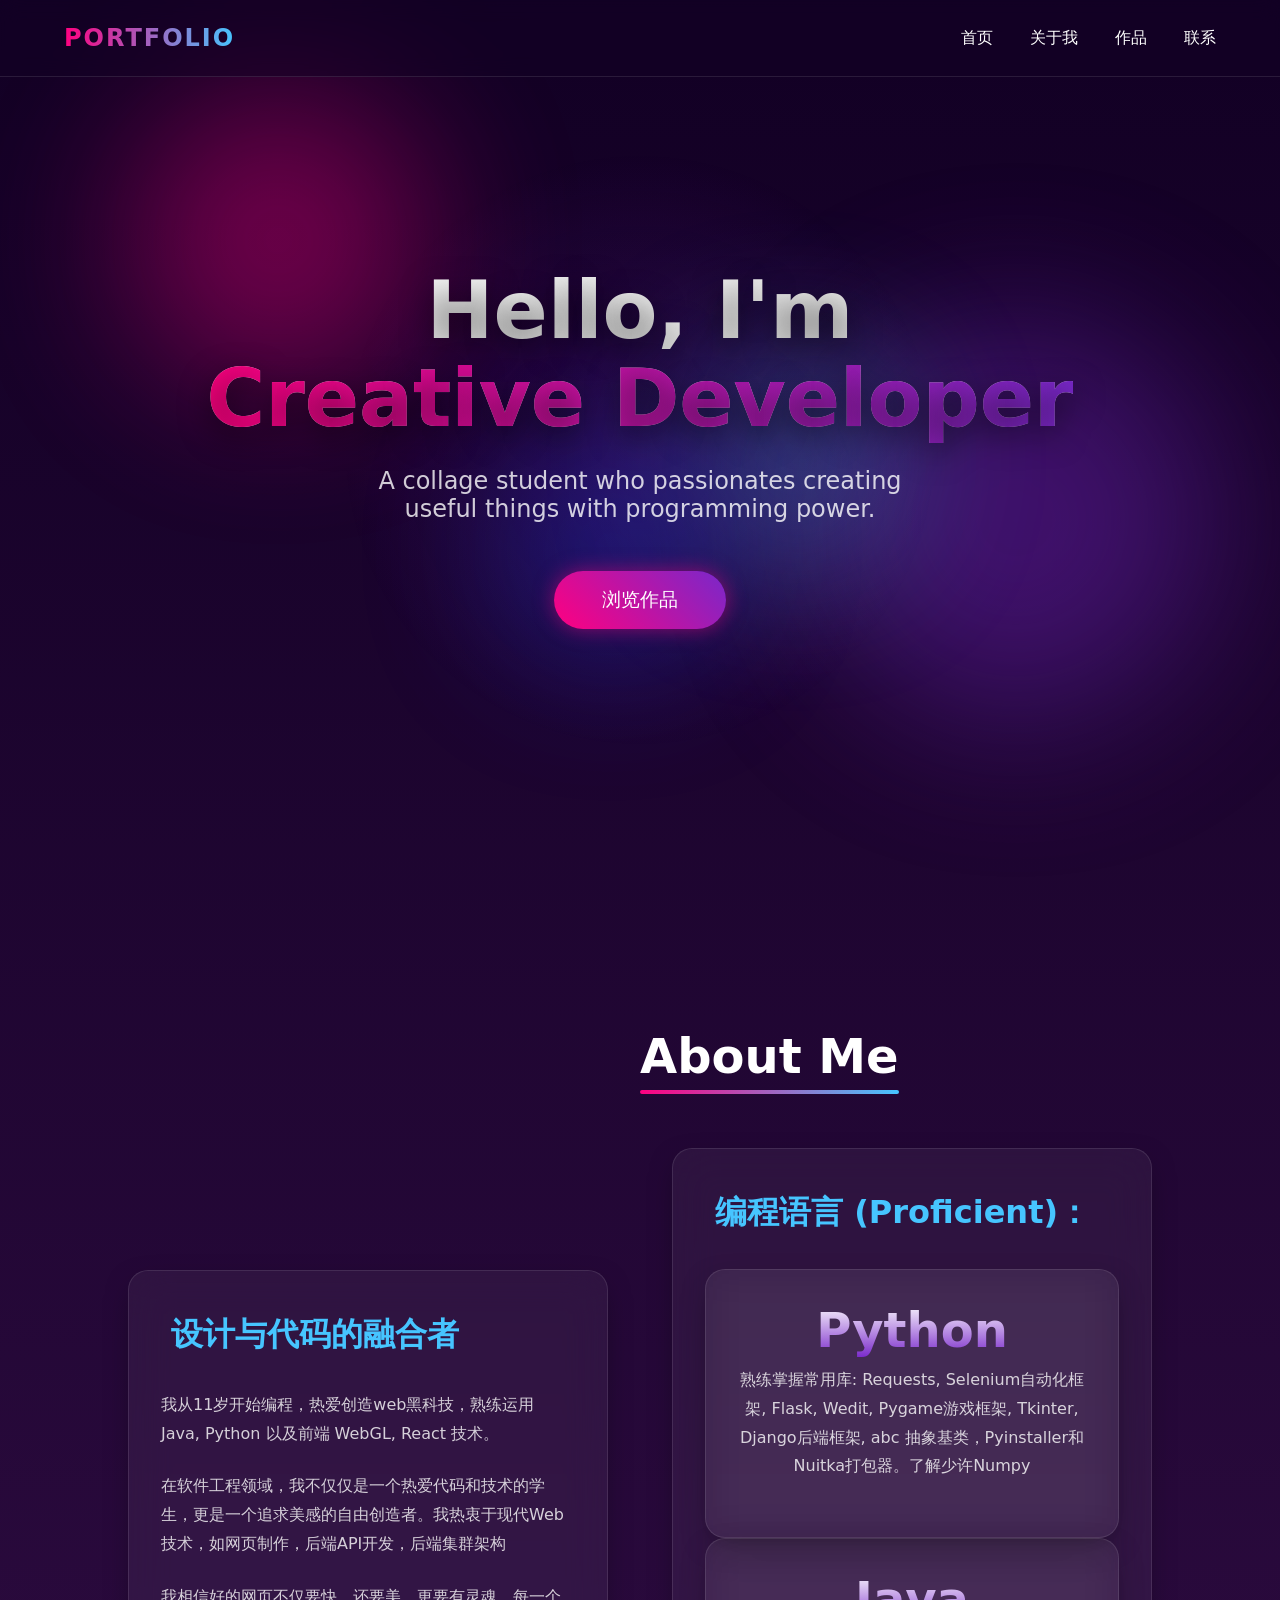
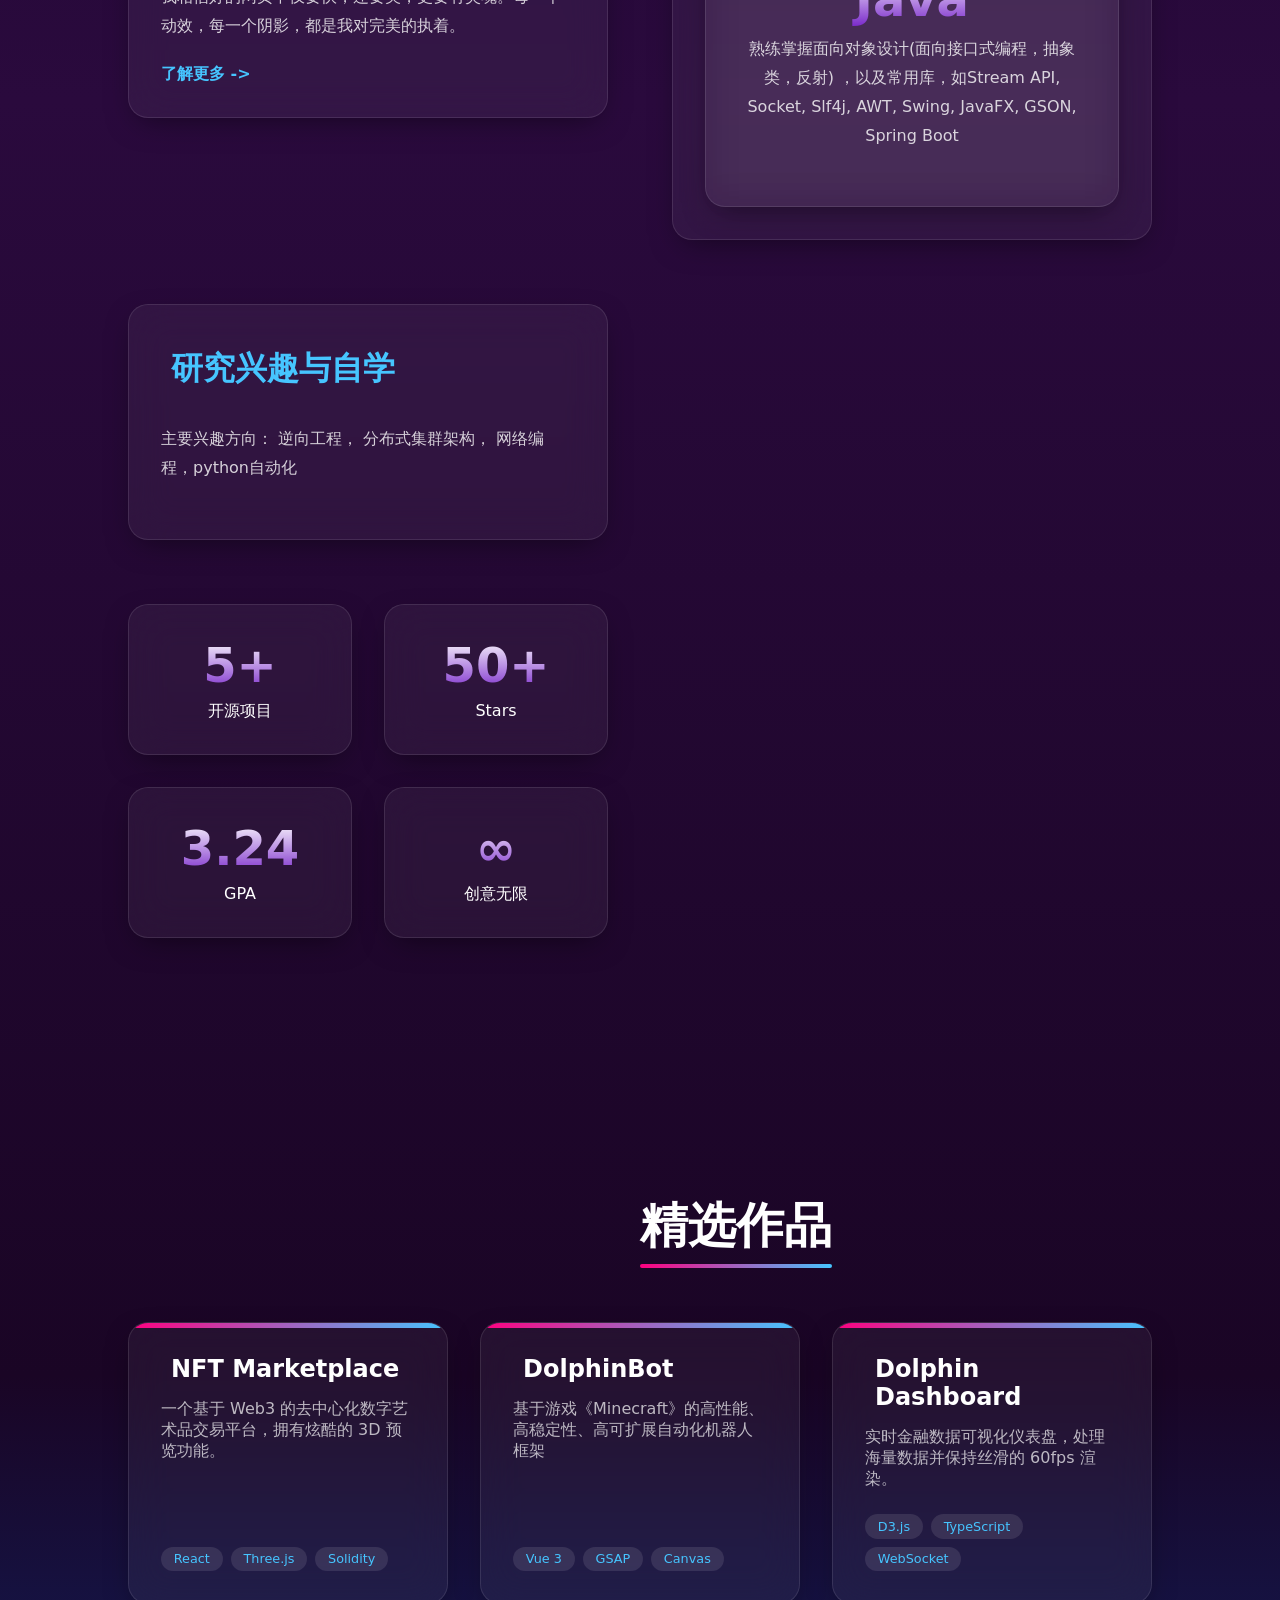
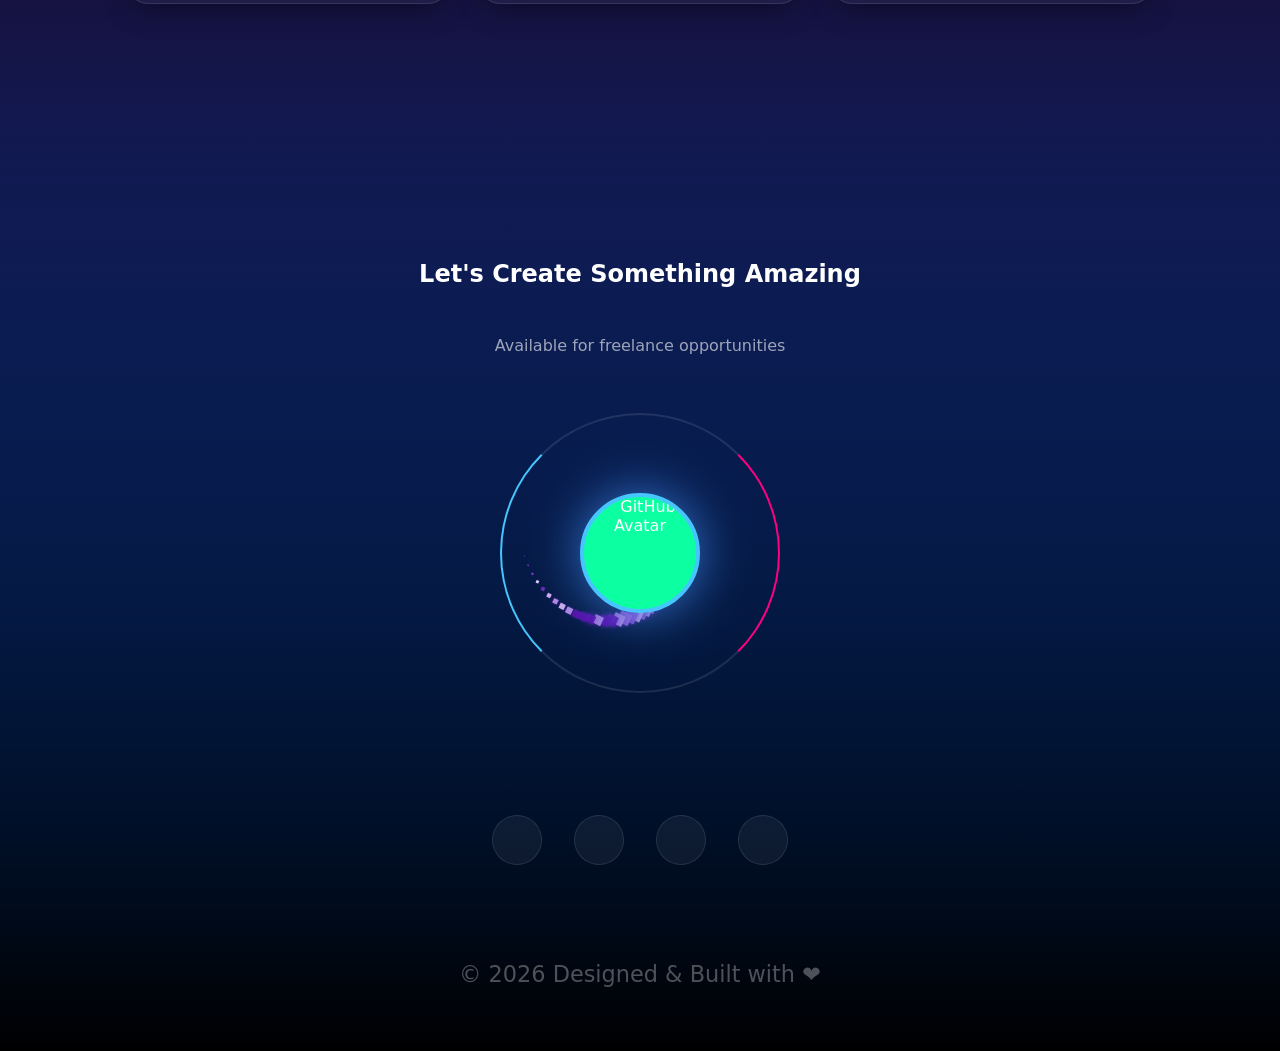
==== index.html @ 4d610d59 "[+] Initial Page" ====
<!DOCTYPE html>
<html lang="zh-CN">
<head>
    <meta charset="UTF-8">
    <meta name="viewport" content="width=device-width, initial-scale=1.0">
    <title>Creative Portfolio</title>
    <style>

        @keyframes color_shift {
            from  {
                background-color: green;
            }
            0%, 10% {
                background-color: #1e052a;
            }
        }

        @keyframes spin {
            0% { transform: rotate(0deg); }
            100% { transform: rotate(360deg); }
        }

        @keyframes reverse-spin {
            0% { transform: translate(-50%, -50%) rotate(360deg); }
            100% { transform: translate(-50%, -50%) rotate(0deg); }
        }

        :root {
            --primary: #FF0080;
            --secondary: #7928CA;
            --accent: #46c5ff;
            --dark: #120024;
            --darker: #004dc0;
            --text: #ffffff;
            --glass: rgba(255, 255, 255, 0.05);
            --glass-border: rgba(255, 255, 255, 0.1);
            --shadow: 0 10px 30px -10px rgba(0, 0, 0, 0.5);
        }

        * {
            margin: 0;
            padding: 0;
            box-sizing: border-box;
            font-family: 'Segoe UI', system-ui, -apple-system, sans-serif;
        }

        body {
            background: linear-gradient(180deg, var(--dark) 0%, #2a0a3d 40%, #1a0525 70%, var(--darker) 100%);
            color: var(--text);
            overflow-x: clip;
            min-height: 100vh;

            animation: color_shift 1s linear;
            animation-timeline: view();
        }

        /* 滚动条美化 */
        ::-webkit-scrollbar {
            width: 8px;
        }
        ::-webkit-scrollbar-track {
            background: var(--dark);
        }
        ::-webkit-scrollbar-thumb {
            background: linear-gradient(var(--primary), var(--secondary));
            border-radius: 4px;
        }

        /* 导航栏 */
        nav {
            position: fixed;
            top: 0;
            width: 100%;
            padding: 1.5rem 5%;
            display: flex;
            justify-content: space-between;
            align-items: center;
            z-index: 1000;
            backdrop-filter: blur(10px);
            background: rgba(18, 0, 36, 0.5);
            border-bottom: 1px solid var(--glass-border);
            transition: 0.3s;
        }

        .logo {
            font-size: 1.5rem;
            font-weight: 800;
            background: linear-gradient(to right, var(--primary), var(--accent));
            -webkit-background-clip: text;
            background-clip: text;
            -webkit-text-fill-color: transparent;
            text-transform: uppercase;
            letter-spacing: 2px;
        }

        .nav-links a {
            color: var(--text);
            text-decoration: none;
            margin-left: 2rem;
            font-weight: 500;
            transition: 0.3s;
            position: relative;
        }

        .nav-links a::after {
            content: '';
            position: absolute;
            bottom: -5px;
            left: 0;
            width: 0;
            height: 2px;
            background: var(--accent);
            transition: 0.3s;
        }

        .nav-links a:hover::after {
            width: 100%;
        }

        /* 通用动画类 */
        .reveal {
            opacity: 0;
            transform: translateY(50px);
            transition: all 1s cubic-bezier(0.165, 0.84, 0.44, 1);
        }

        .reveal.active {
            opacity: 1;
            transform: translateY(0);
        }

        /* Hero Section */
        .hero {
            height: 100vh;
            display: flex;
            align-items: center;
            justify-content: center;
            text-align: center;
            position: relative;
            padding: 0 2rem;
            animation-timeline: view();
        }

        .hero::before {
            content: '';
            position: absolute;
            width: 600px;
            height: 600px;
            background: radial-gradient(circle, rgba(121, 40, 202, 0.2) 0%, transparent 70%);
            top: 50%;
            left: 50%;
            transform: translate(-50%, -50%);
            z-index: -1;
            animation: pulse 5s infinite alternate;

        }

        @keyframes pulse {
            0% { transform: translate(-50%, -50%) scale(1); opacity: 0.5; }
            100% { transform: translate(-50%, -50%) scale(1.2); opacity: 0.8; }
        }

        .hero-content h1 {
            font-size: 5rem;
            line-height: 1.1;
            margin-bottom: 1.5rem;
            background: linear-gradient(to right bottom, #fff, #ccc);
            -webkit-background-clip: text;
            background-clip: text;
            -webkit-text-fill-color: transparent;
            text-shadow: 0 10px 30px rgba(0,0,0,0.5);
        }

        .hero-content h1 span {
            background: linear-gradient(90deg, var(--primary), var(--secondary));
            -webkit-background-clip: text;
            background-clip: text;
            -webkit-text-fill-color: transparent;
            fill: transparent;

            transition: all 1s ease-in-out;
        }

        .hero-content p {
            font-size: 1.5rem;
            color: rgba(255,255,255,0.8);
            margin-bottom: 3rem;
            max-width: 600px;
            margin-left: auto;
            margin-right: auto;
        }

        .btn {
            padding: 1rem 3rem;
            font-size: 1.2rem;
            background: linear-gradient(45deg, var(--primary), var(--secondary));
            border: none;
            border-radius: 50px;
            color: white;
            cursor: pointer;
            transition: 0.3s;
            position: relative;
            overflow: hidden;
            box-shadow: 0 0 20px rgba(255, 0, 128, 0.5);
            text-decoration: none;
            display: inline-block;
        }

        .btn:hover {
            transform: translateY(-5px) scale(1.05);
            box-shadow: 0 10px 30px rgba(255, 0, 128, 0.8);
        }

        .btn::before {
            content: '';
            position: absolute;
            top: 0;
            left: -100%;
            width: 100%;
            height: 100%;
            background: linear-gradient(90deg, transparent, rgba(255,255,255,0.3), transparent);
            transition: 0.5s;
        }

        .btn:hover::before {
            left: 100%;
        }

        /* 玻璃卡片通用样式 */
        .card {
            background: var(--glass);
            border: 1px solid var(--glass-border);
            border-radius: 20px;
            padding: 2rem;
            backdrop-filter: blur(20px);
            box-shadow: var(--shadow);
            transition: 0.4s;
        }

        .card:hover {
            transform: translateY(-10px);
            border-color: rgba(255,255,255,0.3);
            box-shadow: 0 20px 40px -10px rgba(0,0,0,0.6);
        }

        /* About Section */
        .section {
            padding: 8rem 10%;
            position: relative;
        }

        .section-title {
            font-size: 3rem;
            margin-bottom: 4rem;
            text-align: center;
            position: relative;
            display: inline-block;
            left: 50%;
            transform: translateX(-50%);
        }

        .section-title::after {
            content: '';
            position: absolute;
            bottom: -10px;
            left: 0;
            width: 100%;
            height: 4px;
            background: linear-gradient(to right, var(--primary), var(--accent));
            border-radius: 2px;
        }

        .about-grid {
            display: grid;
            grid-template-columns: 1fr 1fr;
            gap: 4rem;
            align-items: center;
        }

        .about-text h3 {
            padding: 10px;
            font-size: 2rem;
            margin-bottom: 1.5rem;
            color: var(--accent);
        }

        .about-text p {
            margin-bottom: 1.5rem;
            line-height: 1.8;
            color: rgba(255,255,255,0.8);
        }

        .stats-container {
            display: grid;
            grid-template-columns: repeat(2, 1fr);
            gap: 2rem;
        }

        .stat-card {
            text-align: center;
            padding: 2rem;
        }

        .stat-number {
            font-size: 3rem;
            font-weight: bold;
            background: linear-gradient(to bottom, #fff, var(--secondary));
            -webkit-background-clip: text;
            -webkit-text-fill-color: transparent;
            margin-bottom: 0.5rem;
        }

        /* Projects Section */
        .projects-grid {
            display: grid;
            grid-template-columns: repeat(auto-fit, minmax(300px, 1fr));
            gap: 2rem;
        }

        .project-card {
            height: 100%;
            display: flex;
            flex-direction: column;
            justify-content: space-between;
            overflow: hidden;
            position: relative;
        }
        
        .project-card::before {
            content: '';
            position: absolute;
            top: 0;
            left: 0;
            width: 100%;
            height: 5px;
            background: linear-gradient(90deg, var(--primary), var(--accent));
        }

        .project-title {
            font-size: 1.5rem;
            margin-bottom: 1rem;
            display: flex;
            align-items: center;
            gap: 10px;
        }

        .project-desc {
            color: rgba(255,255,255,0.7);
            margin-bottom: 1.5rem;
            flex-grow: 1;
        }

        .tags {
            display: flex;
            gap: 0.5rem;
            flex-wrap: wrap;
        }

        .tag {
            background: rgba(255,255,255,0.1);
            padding: 0.3rem 0.8rem;
            border-radius: 20px;
            font-size: 0.8rem;
            color: var(--accent);
        }

        /* Footer & Turbine Animation */
        footer {
            padding: 8rem 0 4rem;
            text-align: center;
            position: relative;
            background: linear-gradient(to bottom, transparent, #000);
            overflow: hidden;
        }

        .footer-content {
            display: flex;
            flex-direction: column;
            align-items: center;
            justify-content: center;
            gap: 3rem;
        }

        .turbine-container {
            position: relative;
            width: 300px;
            height: 300px;
            display: flex;
            justify-content: center;
            align-items: center;
            margin-bottom: 2rem;
            cursor: pointer;
        }

        .avatar-box {
            width: 120px;
            height: 120px;
            border-radius: 50%;
            overflow: hidden;
            z-index: 10;
            border: 4px solid var(--accent);
            box-shadow: 0 0 50px #3473cc;
            position: relative;
            background: #0cffa1;
        }

        .avatar-box img {
            width: 100%;
            height: 100%;
            object-fit: cover;
        }

        /* 涡轮叶片 - 动态生成 */
        .turbine-blade {
            position: absolute;
            top: 50%;
            left: 50%;
            border-radius: 5%;
            transform-origin: center;
            box-shadow: 0 0 30px rgba(121, 40, 202, 0.8);
            transition: all 0.2s ease;
        }
        
        .turbine-ring {
            position: absolute;
            border-radius: 50%;
            border: 1px dashed var(--accent);
            opacity: 0.3;
        }

        /* 动态生成的叶片样式，通过JS控制 */
        .turbine-wrapper {
            position: absolute;
            width: 100%;
            height: 100%;
        }

        .outer-ring {
            width: 280px;
            height: 280px;
            top: 50%;
            left: 50%;
            transform: translate(-50%, -50%);
            border: 2px solid rgba(255, 255, 255, 0.1);
            border-left: 2px solid var(--accent);
            border-right: 2px solid var(--primary);
            border-radius: 50%;
            position: absolute;
            animation: reverse-spin 15s linear infinite;
        }

        .social-links {
            display: flex;
            gap: 2rem;
            margin-top: 2rem;
        }

        .social-btn {
            width: 50px;
            height: 50px;
            border-radius: 50%;
            background: var(--glass);
            display: flex;
            justify-content: center;
            align-items: center;
            color: white;
            font-size: 1.5rem;
            text-decoration: none;
            border: 1px solid var(--glass-border);
            transition: 0.3s;
        }

        .social-btn:hover {
            background: var(--primary);
            transform: scale(1.2) rotate(10deg);
            box-shadow: 0 0 20px var(--primary);
        }

        /* 背景装饰球 */
        .bg-orb {
            position: fixed;
            border-radius: 50%;
            filter: blur(80px);
            z-index: -1;
            opacity: 0.4;
            pointer-events: none;
            transition: transform 0.2s ease-out;
        }
    </style>
</head>
<body>

    <!-- 背景装饰 -->
    <div class="bg-orb" style="top: 10%; left: 10%; width: 300px; height: 300px; background: var(--primary);"></div>
    <div class="bg-orb" style="bottom: 20%; right: 5%; width: 400px; height: 400px; background: var(--secondary);"></div>
    <div class="bg-orb" style="top: 40%; right: 30%; width: 200px; height: 200px; background: var(--accent);"></div>
    <div class="bg-orb" style="top: 50%; left: 40%; width: 200px; height: 200px; background: #033eff;"></div>

    <nav>
        <div class="logo">Portfolio</div>
        <div class="nav-links">
            <a href="#hero">首页</a>
            <a href="#about">关于我</a>
            <a href="#showcase">作品</a>
            <a href="#contact">联系</a>
        </div>
    </nav>

    <section id="hero" class="hero">
        <div class="hero-content">
            <h1 class="reveal">Hello, I'm <br><span>Creative Developer</span></h1>
            <p class="reveal">A collage student who passionates creating useful things with programming power.</p>
            <a href="#showcase" class="btn reveal">浏览作品</a>
        </div>
    </section>

    <section id="about" class="section">
        <h2 class="section-title reveal">About Me</h2>
        <div class="about-grid">
            <div class="card reveal about-text">
                <h3>设计与代码的融合者</h3>
                <p>我从11岁开始编程，热爱创造web黑科技，熟练运用 Java, Python 以及前端 WebGL, React 技术。</p>
                <p>在软件工程领域，我不仅仅是一个热爱代码和技术的学生，更是一个追求美感的自由创造者。我热衷于现代Web技术，如网页制作，后端API开发，后端集群架构</p>
                <p>我相信好的网页不仅要快，还要美，更要有灵魂。每一个动效，每一个阴影，都是我对完美的执着。</p>
                <a href="#contact" style="color: var(--accent); text-decoration: none; font-weight: bold;">了解更多 -></a>
            </div>

            <div class="card reveal about-text">
                <h3>编程语言 (Proficient)：</h3>
                <div class="card stat-card reveal" style="transition-delay: 0.1s;">
                    <div class="stat-number">Python</div>
                    <p>熟练掌握常用库: Requests, Selenium自动化框架, Flask, Wedit, Pygame游戏框架, Tkinter, Django后端框架, abc 抽象基类，Pyinstaller和Nuitka打包器。了解少许Numpy</p>
                </div>

                <div class="card stat-card reveal" style="transition-delay: 0.1s;">
                    <div class="stat-number">Java</div>
                    <p>熟练掌握面向对象设计(面向接口式编程，抽象类，反射) ，以及常用库，如Stream API, Socket, Slf4j, AWT, Swing, JavaFX, GSON, Spring Boot</p>
                </div>
            </div>
            <div class="card reveal about-text">
                <h3>研究兴趣与自学</h3>
                <p>主要兴趣方向：
                    逆向工程， 分布式集群架构， 网络编程，python自动化
                </p>
            </div>
            <br>
            <div class="stats-container">
                <div class="card stat-card reveal" style="transition-delay: 0.1s;">
                    <div class="stat-number">5+</div>
                    <div>开源项目</div>
                </div>
                <div class="card stat-card reveal" style="transition-delay: 0.2s;">
                    <div class="stat-number">50+</div>
                    <div>Stars</div>
                </div>
                <div class="card stat-card reveal" style="transition-delay: 0.3s;">
                    <div class="stat-number">3.24</div>
                    <div>GPA</div>
                </div>
                <div class="card stat-card reveal" style="transition-delay: 0.4s;">
                    <div class="stat-number">∞</div>
                    <div>创意无限</div>
                </div>
            </div>
        </div>
    </section>

    <section id="showcase" class="section">
        <h2 class="section-title reveal">精选作品</h2>
        <div class="projects-grid">
            <div class="card project-card reveal">
                <div>
                    <h3 class="project-title"><i class="fas fa-rocket"></i> NFT Marketplace</h3>
                    <p class="project-desc">一个基于 Web3 的去中心化数字艺术品交易平台，拥有炫酷的 3D 预览功能。</p>
                </div>
                <div class="tags">
                    <span class="tag">React</span>
                    <span class="tag">Three.js</span>
                    <span class="tag">Solidity</span>
                </div>
            </div>
            <div class="card project-card reveal" style="transition-delay: 0.2s;">
                <div>
                    <h3 class="project-title"><i class="fas fa-gamepad"></i> DolphinBot</h3>
                    <p class="project-desc">基于游戏《Minecraft》的高性能、高稳定性、高可扩展自动化机器人框架</p>
                </div>
                <div class="tags">
                    <span class="tag">Vue 3</span>
                    <span class="tag">GSAP</span>
                    <span class="tag">Canvas</span>
                </div>
            </div>
            <div class="card project-card reveal" style="transition-delay: 0.4s;">
                <div>
                    <h3 class="project-title"><i class="fas fa-chart-line"></i> Dolphin Dashboard</h3>
                    <p class="project-desc">实时金融数据可视化仪表盘，处理海量数据并保持丝滑的 60fps 渲染。</p>
                </div>
                <div class="tags">
                    <span class="tag">D3.js</span>
                    <span class="tag">TypeScript</span>
                    <span class="tag">WebSocket</span>
                </div>
            </div>
        </div>
    </section>

    <footer id="contact">
        <div class="footer-content reveal">
            <h2>Let's Create Something Amazing</h2>
            <p style="color: rgba(255,255,255,0.6);">Available for freelance opportunities</p>
            
            <!-- 核心：漩涡涡轮动画 -->
            <div class="turbine-container">
                <!-- 外围旋转圈 -->
                <div class="outer-ring"></div>
                
                <!-- 旋转的叶片组 -->
                <div class="turbine-wrapper"></div>

                <!-- 中心头像 -->
                <div class="avatar-box">
                    <img src="https://github.githubassets.com/images/modules/logos_page/GitHub-Mark.png" alt="GitHub Avatar">
                </div>
            </div>

            <div class="social-links">
                <a href="#" class="social-btn"><i class="fab fa-github"></i></a>
                <a href="#" class="social-btn"><i class="fab fa-twitter"></i></a>
                <a href="#" class="social-btn"><i class="fab fa-dribbble"></i></a>
                <a href="#" class="social-btn"><i class="fab fa-linkedin-in"></i></a>
            </div>
            
            <p style="margin-top: 3rem; font-size: 1.4rem; color: rgba(255,255,255,0.3);">
                © 2026 Designed & Built with ❤️
            </p>
        </div>
    </footer>

    <script>

        const observerOptions = {
            threshold: 0.1,
            rootMargin: "0px 0px -50px 0px"
        };

        const observer = new IntersectionObserver((entries) => {
            entries.forEach(entry => {
                if (entry.isIntersecting) {
                    entry.target.classList.add('active');
                }
            });
        }, observerOptions);

        document.querySelectorAll('.reveal').forEach(el => {
            observer.observe(el);
        });

        document.addEventListener('mousemove', (e) => {
            const x = e.clientX / window.innerWidth;
            const y = e.clientY / window.innerHeight;

            const orbs = document.querySelectorAll('.bg-orb');

            orbs[0].style.transform = `translate(${x * 370}px, ${y * 380}px)`;
            orbs[1].style.transform = `translate(${-x * 330}px, ${-y * 430}px)`;
            orbs[2].style.transform = `translate(${x * 390}px, ${y * 403}px)`;
            orbs[3].style.transform = `translate(${-x * 330}px, ${y * 303}px)`;

        });

        // Hero 区域粉色文字随鼠标移动改变渐变方向
        document.addEventListener('mousemove', (e) => {
            const text = document.querySelector('.hero-content h1 span');
            if (!text) return;
            
            // 计算鼠标相对于屏幕中心的角度
            const mouseX = e.clientX;
            
            // 应用渐变方向
            text.style.background = `to right, var(--secondary), 10%,var(--primary), 70%, var(--secondary))`;
            text.style.webkitBackgroundClip = 'text';
            text.style.backgroundClip = 'text';
            text.style.webkitTextFillColor = 'transparent';
        });

        const turbineWrapper = document.querySelector('.turbine-wrapper');
        //const container = document.querySelector('.turbine-container');
        
        // 叶片配置
        const bladeConfig = {
            count: 115, // 同时存在的叶片数量
            speed: 0.01, // 旋转速度
            growthRate: 0.7, // 生长速度
            colors: ['#5d0caf', '#7329c0', '#823cc4', '#9254da',
                '#a268e1', '#bb8eec', '#d6b4f1', '#ead6ff'],
            minSize: 40,
            maxSize: 120
        };
        
        // 叶片数组
        let blades = [];
        let animationId = null;
        let time = 0;

        let angle = 0;
        
        // 生成漩涡轨迹点
        function getSpiralPosition(index, total, radius) {
            const angle = (index / total) * Math.PI * 3;
            const spiralRadius = radius * (index / total);
            const x = Math.cos(angle) * spiralRadius;
            const y = Math.sin(angle) * spiralRadius;
            return { x, y, angle };
        }
        
        // 创建叶片
        function createBlade(x, y) {
            const blade = document.createElement('div');
            blade.className = 'turbine-blade';
            
            // 随机初始参数
            const size = bladeConfig.minSize + Math.random() * (bladeConfig.maxSize - bladeConfig.minSize);
            const color = bladeConfig.colors[Math.floor(Math.random() * bladeConfig.colors.length)];
            
            blade.style.width = size + 'px';
            blade.style.height = size + 'px';
            blade.style.background = color;
            blade.style.opacity = '0.8';
            
            // 初始位置（漩涡中心）
            blade.style.transform = 'translate(100%, -50%) scale(0.01)';
            
            turbineWrapper.appendChild(blade);


            return {
                element: blade,
                size: size,
                maxSize: size * 1.5,
                currentSize: 0,
                position: 0, // 0-1之间的位置
                speed: bladeConfig.speed * (0.8 + Math.random() * 0.4),
                opacity: 0.3
            };
        }

        function getAverageOpacity(opacitySum){
            return opacitySum / bladeConfig.count;
        }
        
        // 动画循环
        function animate() {
            time += 0.01;
            
            // 定期创建新叶片
            if (blades.length < bladeConfig.count) {
                blades.push(createBlade());
            }

            let opacities = bladeConfig.count;
            
            // 更新叶片位置
            blades.forEach((blade, index) => {
                blade.position += blade.speed/2;

                // 计算漩涡轨迹位置
                const spiral = getSpiralPosition(index, bladeConfig.count, 350);
                const x = spiral.x;
                const y = spiral.y;
                angle = spiral.angle + time * 60;
                
                // 生长动画
                blade.currentSize = Math.min(blade.maxSize, blade.currentSize + bladeConfig.growthRate);
                
                // 位置和旋转
                blade.element.style.transform = `translate(calc(-50% + ${x}px), calc(-50% + ${y}px)) rotate(${angle}deg) scale(${blade.currentSize / blade.size})`;
                opacities += blade.opacity;
                // 淡出效果
                blade.opacity = Math.max(0, 1 - blade.position);
                blade.element.style.opacity = blade.opacity;
            });

            if (getAverageOpacity(opacities) < 0.5){
                blades.forEach(blade => {
                    blade.speed /= 2;
                });
            }

            // 移除超出范围的叶片
            blades = blades.filter(blade => {
                if (blade.position > 1 || blade.opacity < 0) {
                    if (blade.element.parentNode) {
                        blade.element.parentNode.removeChild(blade.element);
                    }
                    return false;
                }
                return true;
            });
            
            animationId = requestAnimationFrame(animate);
        }

        animate();

        let isHovering = false;

        turbineWrapper.addEventListener('mousemove', () => {
            isHovering = true;
            time -= 0.1;

            blades.forEach(blade => {
                blade.speed /= 2;
                //blade.style.transition = "all 0.5s ease"
            });
        });

        turbineWrapper.addEventListener('click', () => {
            isHovering = true;
            time -= 0.1;

            blades.forEach(blade => {
                blade.speed /= 2;
                blade.transform = 'translate(0%,0%)';
            });
        });
        
        turbineWrapper.addEventListener('mouseleave', () => {
            isHovering = false;
            blades.forEach(blade => {
                blade.speed *= 2;
            });
        });

    </script>
</body>
</html>
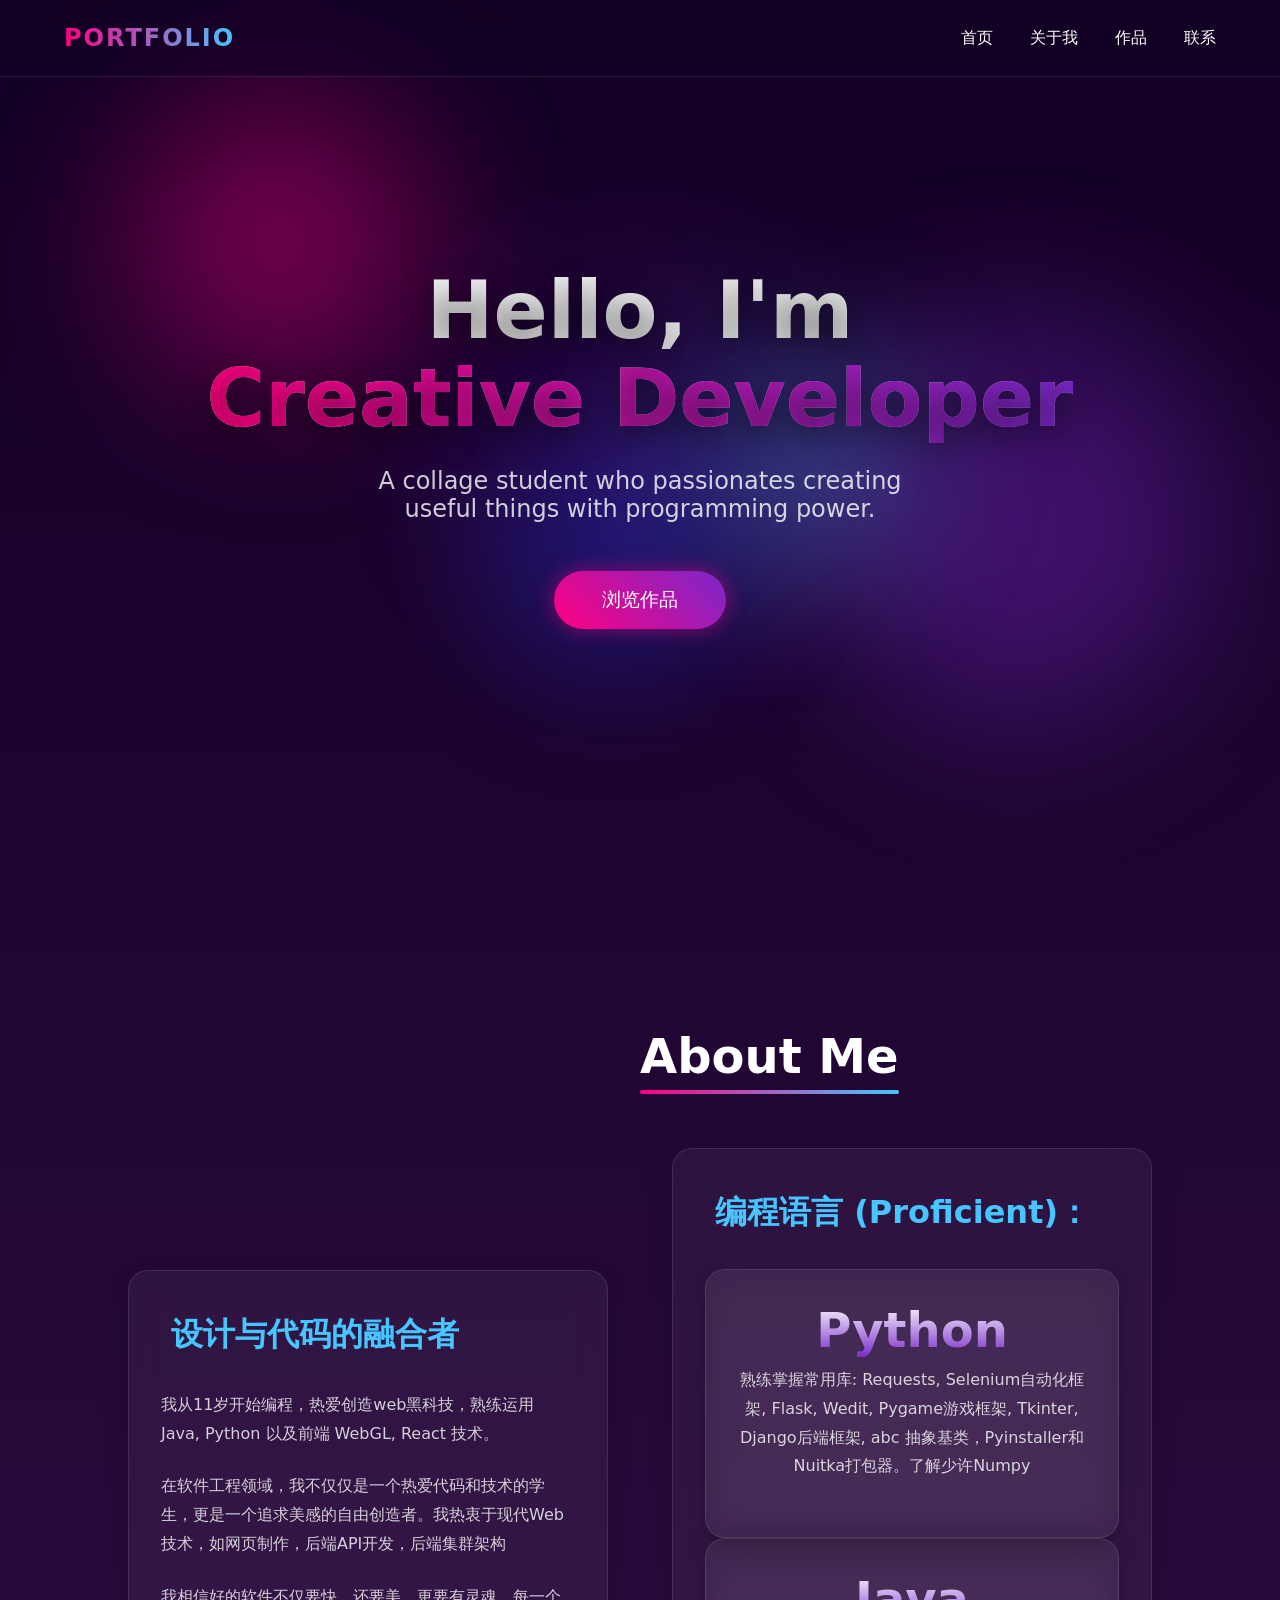
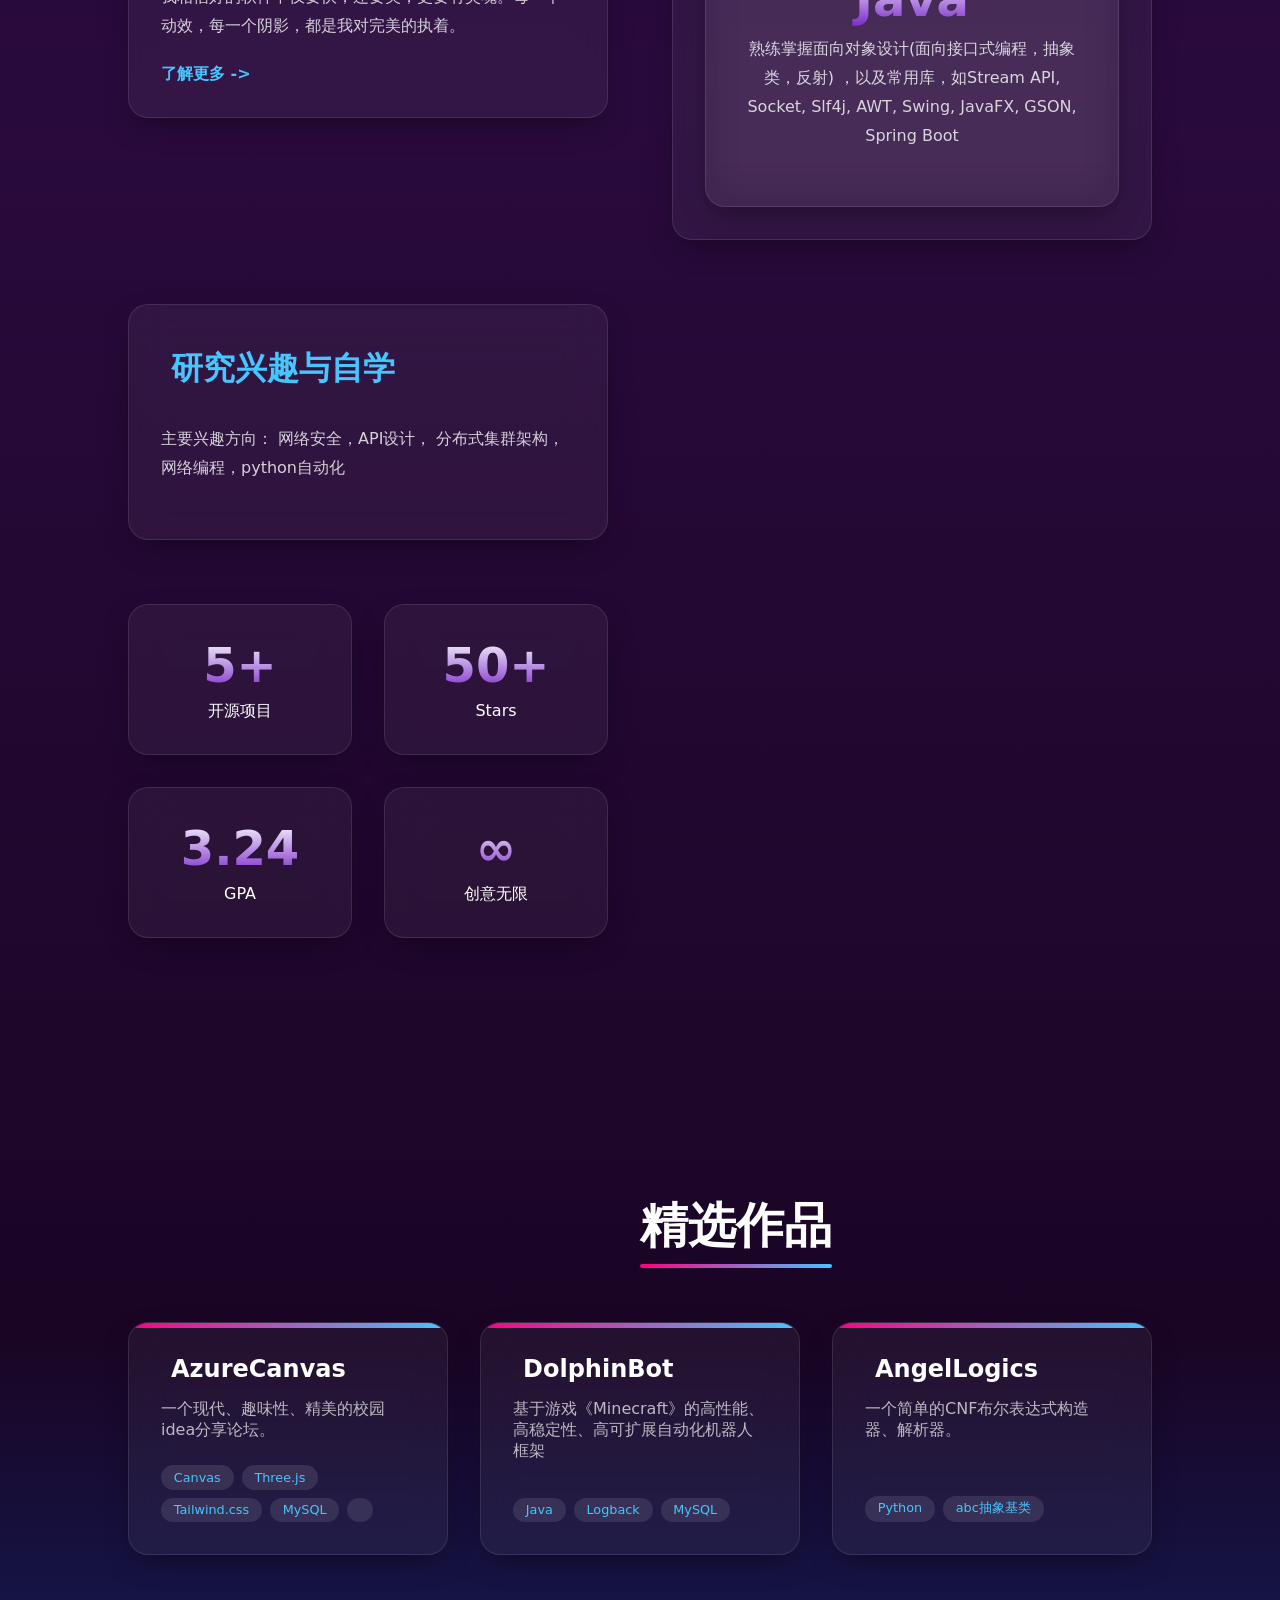
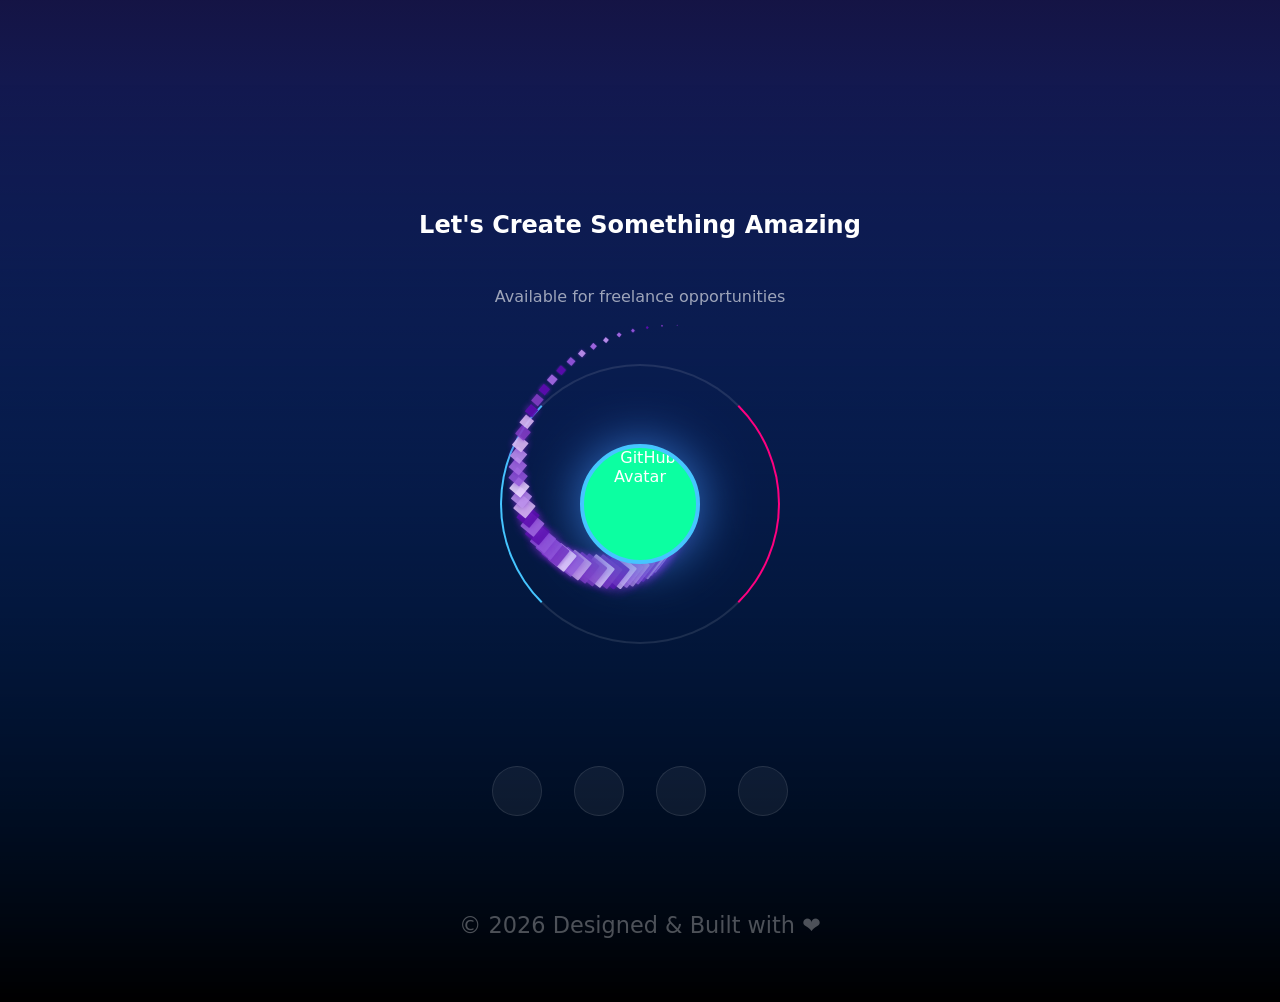
==== commit 2a080c50: "[+] Improved website" ====
--- a/index.html
+++ b/index.html
@@ -521,7 +521,7 @@
                 <h3>设计与代码的融合者</h3>
                 <p>我从11岁开始编程，热爱创造web黑科技，熟练运用 Java, Python 以及前端 WebGL, React 技术。</p>
                 <p>在软件工程领域，我不仅仅是一个热爱代码和技术的学生，更是一个追求美感的自由创造者。我热衷于现代Web技术，如网页制作，后端API开发，后端集群架构</p>
-                <p>我相信好的网页不仅要快，还要美，更要有灵魂。每一个动效，每一个阴影，都是我对完美的执着。</p>
+                <p>我相信好的软件不仅要快，还要美，更要有灵魂。每一个动效，每一个阴影，都是我对完美的执着。</p>
                 <a href="#contact" style="color: var(--accent); text-decoration: none; font-weight: bold;">了解更多 -></a>
             </div>
 
@@ -540,7 +540,7 @@
             <div class="card reveal about-text">
                 <h3>研究兴趣与自学</h3>
                 <p>主要兴趣方向：
-                    逆向工程， 分布式集群架构， 网络编程，python自动化
+                    网络安全，API设计， 分布式集群架构， 网络编程，python自动化
                 </p>
             </div>
             <br>
@@ -570,13 +570,15 @@
         <div class="projects-grid">
             <div class="card project-card reveal">
                 <div>
-                    <h3 class="project-title"><i class="fas fa-rocket"></i> NFT Marketplace</h3>
-                    <p class="project-desc">一个基于 Web3 的去中心化数字艺术品交易平台，拥有炫酷的 3D 预览功能。</p>
+                    <h3 class="project-title"><i class="fas fa-rocket"></i> AzureCanvas</h3>
+                    <p class="project-desc">一个现代、趣味性、精美的校园idea分享论坛。</p>
                 </div>
                 <div class="tags">
-                    <span class="tag">React</span>
+                    <span class="tag">Canvas</span>
                     <span class="tag">Three.js</span>
-                    <span class="tag">Solidity</span>
+                    <span class="tag">Tailwind.css</span>
+                    <span class="tag">MySQL</span>
+                    <span class="tag"></span>
                 </div>
             </div>
             <div class="card project-card reveal" style="transition-delay: 0.2s;">
@@ -585,20 +587,19 @@
                     <p class="project-desc">基于游戏《Minecraft》的高性能、高稳定性、高可扩展自动化机器人框架</p>
                 </div>
                 <div class="tags">
-                    <span class="tag">Vue 3</span>
-                    <span class="tag">GSAP</span>
-                    <span class="tag">Canvas</span>
+                    <span class="tag">Java</span>
+                    <span class="tag">Logback</span>
+                    <span class="tag">MySQL</span>
                 </div>
             </div>
             <div class="card project-card reveal" style="transition-delay: 0.4s;">
                 <div>
-                    <h3 class="project-title"><i class="fas fa-chart-line"></i> Dolphin Dashboard</h3>
-                    <p class="project-desc">实时金融数据可视化仪表盘，处理海量数据并保持丝滑的 60fps 渲染。</p>
+                    <h3 class="project-title"><i class="fas fa-chart-line"></i>AngelLogics</h3>
+                    <p class="project-desc">一个简单的CNF布尔表达式构造器、解析器。</p>
                 </div>
                 <div class="tags">
-                    <span class="tag">D3.js</span>
-                    <span class="tag">TypeScript</span>
-                    <span class="tag">WebSocket</span>
+                    <span class="tag">Python</span>
+                    <span class="tag">abc抽象基类</span>
                 </div>
             </div>
         </div>
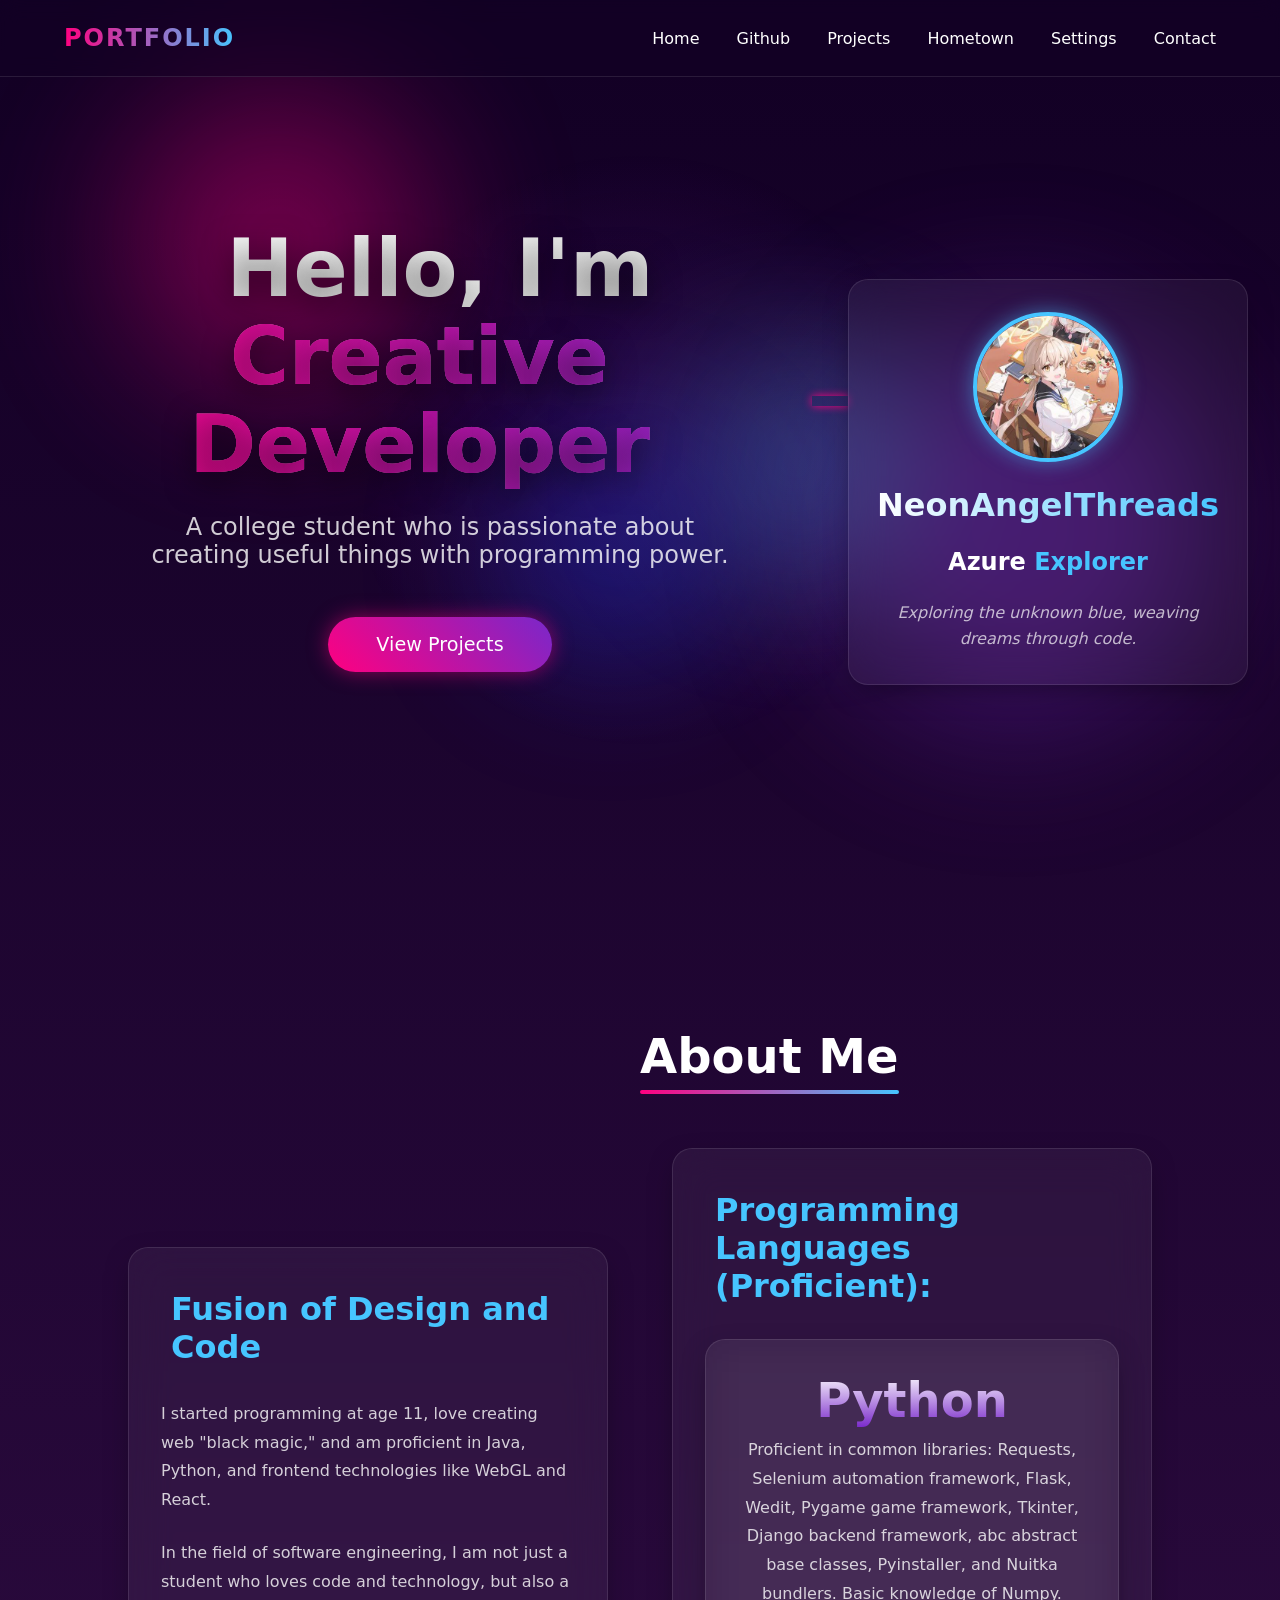
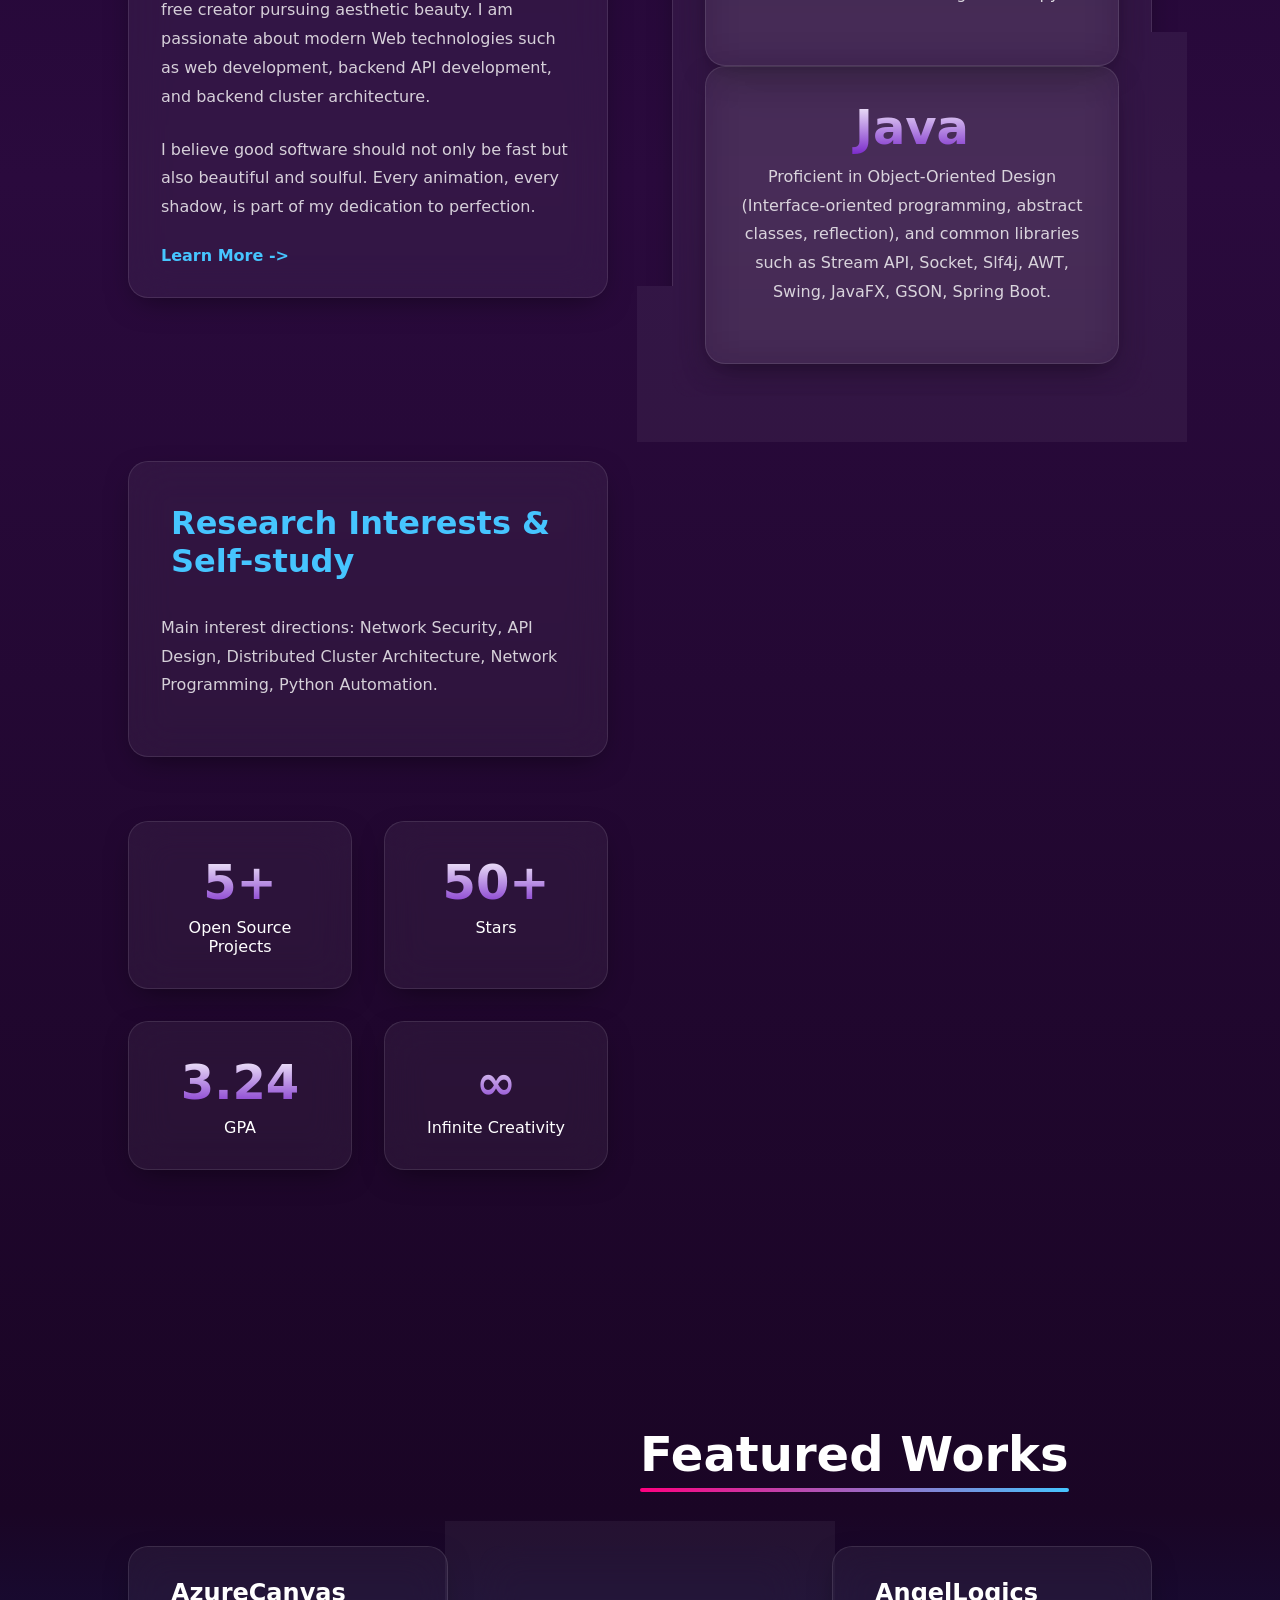
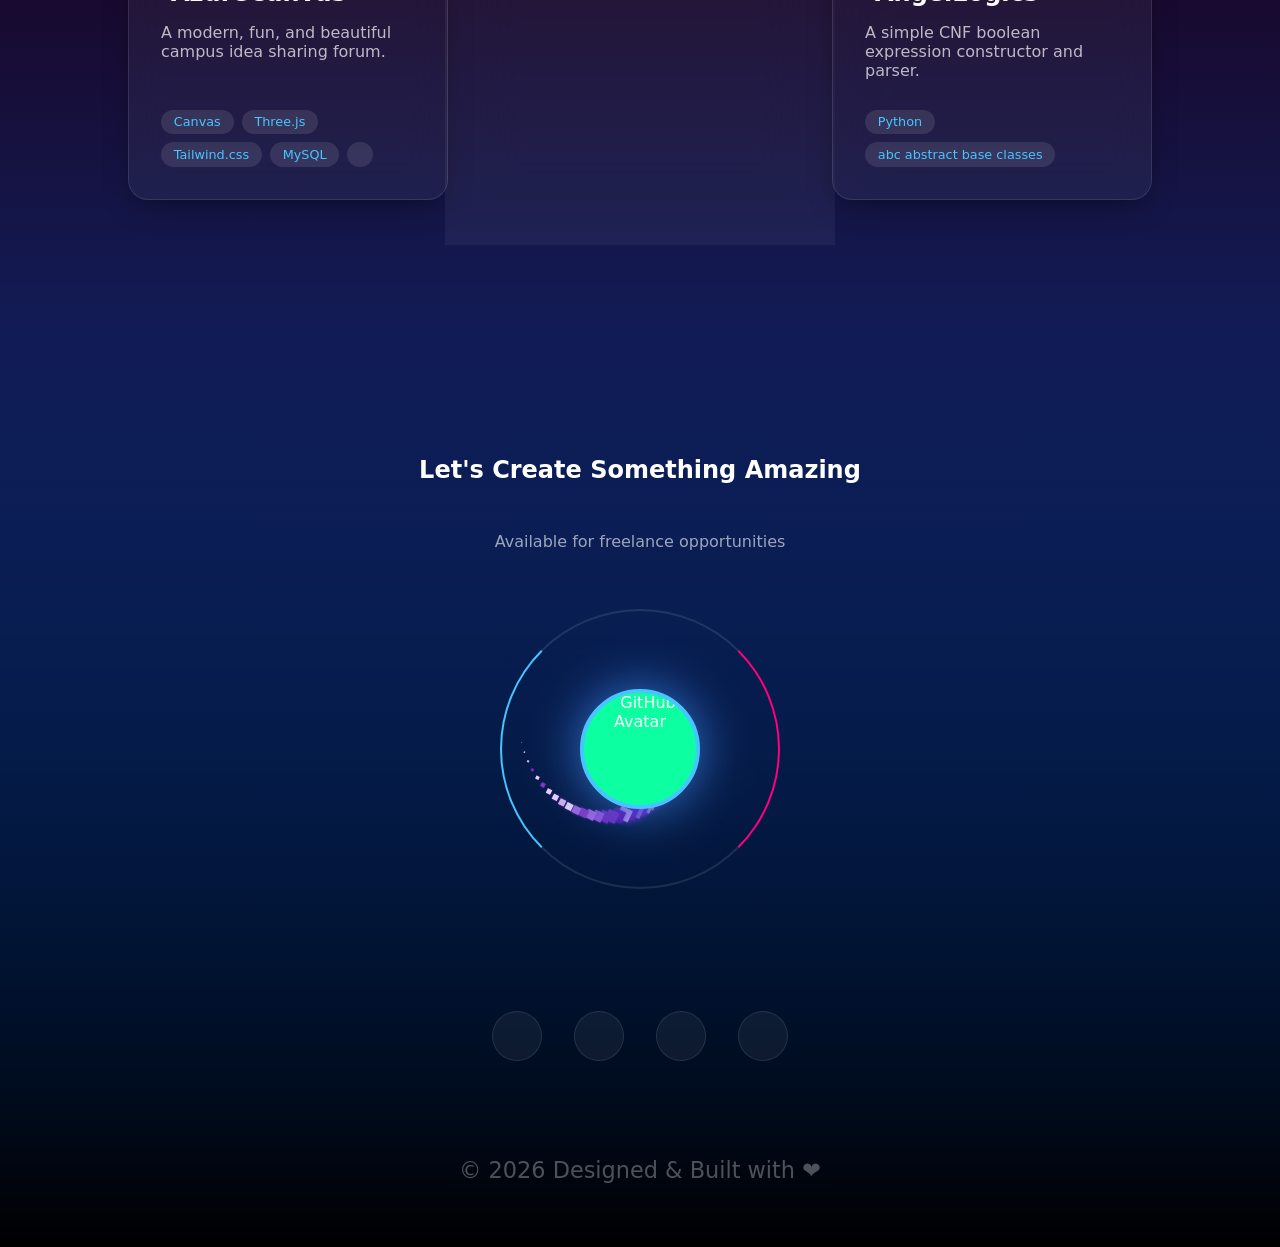
==== commit adbc6201: "[+] Improved website" ====
--- a/index.html
+++ b/index.html
@@ -1,496 +1,15 @@
 <!DOCTYPE html>
-<html lang="zh-CN">
+<html lang="en">
 <head>
     <meta charset="UTF-8">
     <meta name="viewport" content="width=device-width, initial-scale=1.0">
     <title>Creative Portfolio</title>
-    <style>
-
-        @keyframes color_shift {
-            from  {
-                background-color: green;
-            }
-            0%, 10% {
-                background-color: #1e052a;
-            }
-        }
-
-        @keyframes spin {
-            0% { transform: rotate(0deg); }
-            100% { transform: rotate(360deg); }
-        }
-
-        @keyframes reverse-spin {
-            0% { transform: translate(-50%, -50%) rotate(360deg); }
-            100% { transform: translate(-50%, -50%) rotate(0deg); }
-        }
-
-        :root {
-            --primary: #FF0080;
-            --secondary: #7928CA;
-            --accent: #46c5ff;
-            --dark: #120024;
-            --darker: #004dc0;
-            --text: #ffffff;
-            --glass: rgba(255, 255, 255, 0.05);
-            --glass-border: rgba(255, 255, 255, 0.1);
-            --shadow: 0 10px 30px -10px rgba(0, 0, 0, 0.5);
-        }
-
-        * {
-            margin: 0;
-            padding: 0;
-            box-sizing: border-box;
-            font-family: 'Segoe UI', system-ui, -apple-system, sans-serif;
-        }
-
-        body {
-            background: linear-gradient(180deg, var(--dark) 0%, #2a0a3d 40%, #1a0525 70%, var(--darker) 100%);
-            color: var(--text);
-            overflow-x: clip;
-            min-height: 100vh;
-
-            animation: color_shift 1s linear;
-            animation-timeline: view();
-        }
-
-        /* 滚动条美化 */
-        ::-webkit-scrollbar {
-            width: 8px;
-        }
-        ::-webkit-scrollbar-track {
-            background: var(--dark);
-        }
-        ::-webkit-scrollbar-thumb {
-            background: linear-gradient(var(--primary), var(--secondary));
-            border-radius: 4px;
-        }
-
-        /* 导航栏 */
-        nav {
-            position: fixed;
-            top: 0;
-            width: 100%;
-            padding: 1.5rem 5%;
-            display: flex;
-            justify-content: space-between;
-            align-items: center;
-            z-index: 1000;
-            backdrop-filter: blur(10px);
-            background: rgba(18, 0, 36, 0.5);
-            border-bottom: 1px solid var(--glass-border);
-            transition: 0.3s;
-        }
-
-        .logo {
-            font-size: 1.5rem;
-            font-weight: 800;
-            background: linear-gradient(to right, var(--primary), var(--accent));
-            -webkit-background-clip: text;
-            background-clip: text;
-            -webkit-text-fill-color: transparent;
-            text-transform: uppercase;
-            letter-spacing: 2px;
-        }
-
-        .nav-links a {
-            color: var(--text);
-            text-decoration: none;
-            margin-left: 2rem;
-            font-weight: 500;
-            transition: 0.3s;
-            position: relative;
-        }
-
-        .nav-links a::after {
-            content: '';
-            position: absolute;
-            bottom: -5px;
-            left: 0;
-            width: 0;
-            height: 2px;
-            background: var(--accent);
-            transition: 0.3s;
-        }
-
-        .nav-links a:hover::after {
-            width: 100%;
-        }
-
-        /* 通用动画类 */
-        .reveal {
-            opacity: 0;
-            transform: translateY(50px);
-            transition: all 1s cubic-bezier(0.165, 0.84, 0.44, 1);
-        }
-
-        .reveal.active {
-            opacity: 1;
-            transform: translateY(0);
-        }
-
-        /* Hero Section */
-        .hero {
-            height: 100vh;
-            display: flex;
-            align-items: center;
-            justify-content: center;
-            text-align: center;
-            position: relative;
-            padding: 0 2rem;
-            animation-timeline: view();
-        }
-
-        .hero::before {
-            content: '';
-            position: absolute;
-            width: 600px;
-            height: 600px;
-            background: radial-gradient(circle, rgba(121, 40, 202, 0.2) 0%, transparent 70%);
-            top: 50%;
-            left: 50%;
-            transform: translate(-50%, -50%);
-            z-index: -1;
-            animation: pulse 5s infinite alternate;
-
-        }
-
-        @keyframes pulse {
-            0% { transform: translate(-50%, -50%) scale(1); opacity: 0.5; }
-            100% { transform: translate(-50%, -50%) scale(1.2); opacity: 0.8; }
-        }
-
-        .hero-content h1 {
-            font-size: 5rem;
-            line-height: 1.1;
-            margin-bottom: 1.5rem;
-            background: linear-gradient(to right bottom, #fff, #ccc);
-            -webkit-background-clip: text;
-            background-clip: text;
-            -webkit-text-fill-color: transparent;
-            text-shadow: 0 10px 30px rgba(0,0,0,0.5);
-        }
-
-        .hero-content h1 span {
-            background: linear-gradient(90deg, var(--primary), var(--secondary));
-            -webkit-background-clip: text;
-            background-clip: text;
-            -webkit-text-fill-color: transparent;
-            fill: transparent;
-
-            transition: all 1s ease-in-out;
-        }
-
-        .hero-content p {
-            font-size: 1.5rem;
-            color: rgba(255,255,255,0.8);
-            margin-bottom: 3rem;
-            max-width: 600px;
-            margin-left: auto;
-            margin-right: auto;
-        }
-
-        .btn {
-            padding: 1rem 3rem;
-            font-size: 1.2rem;
-            background: linear-gradient(45deg, var(--primary), var(--secondary));
-            border: none;
-            border-radius: 50px;
-            color: white;
-            cursor: pointer;
-            transition: 0.3s;
-            position: relative;
-            overflow: hidden;
-            box-shadow: 0 0 20px rgba(255, 0, 128, 0.5);
-            text-decoration: none;
-            display: inline-block;
-        }
-
-        .btn:hover {
-            transform: translateY(-5px) scale(1.05);
-            box-shadow: 0 10px 30px rgba(255, 0, 128, 0.8);
-        }
-
-        .btn::before {
-            content: '';
-            position: absolute;
-            top: 0;
-            left: -100%;
-            width: 100%;
-            height: 100%;
-            background: linear-gradient(90deg, transparent, rgba(255,255,255,0.3), transparent);
-            transition: 0.5s;
-        }
-
-        .btn:hover::before {
-            left: 100%;
-        }
-
-        /* 玻璃卡片通用样式 */
-        .card {
-            background: var(--glass);
-            border: 1px solid var(--glass-border);
-            border-radius: 20px;
-            padding: 2rem;
-            backdrop-filter: blur(20px);
-            box-shadow: var(--shadow);
-            transition: 0.4s;
-        }
-
-        .card:hover {
-            transform: translateY(-10px);
-            border-color: rgba(255,255,255,0.3);
-            box-shadow: 0 20px 40px -10px rgba(0,0,0,0.6);
-        }
-
-        /* About Section */
-        .section {
-            padding: 8rem 10%;
-            position: relative;
-        }
-
-        .section-title {
-            font-size: 3rem;
-            margin-bottom: 4rem;
-            text-align: center;
-            position: relative;
-            display: inline-block;
-            left: 50%;
-            transform: translateX(-50%);
-        }
-
-        .section-title::after {
-            content: '';
-            position: absolute;
-            bottom: -10px;
-            left: 0;
-            width: 100%;
-            height: 4px;
-            background: linear-gradient(to right, var(--primary), var(--accent));
-            border-radius: 2px;
-        }
-
-        .about-grid {
-            display: grid;
-            grid-template-columns: 1fr 1fr;
-            gap: 4rem;
-            align-items: center;
-        }
-
-        .about-text h3 {
-            padding: 10px;
-            font-size: 2rem;
-            margin-bottom: 1.5rem;
-            color: var(--accent);
-        }
-
-        .about-text p {
-            margin-bottom: 1.5rem;
-            line-height: 1.8;
-            color: rgba(255,255,255,0.8);
-        }
-
-        .stats-container {
-            display: grid;
-            grid-template-columns: repeat(2, 1fr);
-            gap: 2rem;
-        }
-
-        .stat-card {
-            text-align: center;
-            padding: 2rem;
-        }
-
-        .stat-number {
-            font-size: 3rem;
-            font-weight: bold;
-            background: linear-gradient(to bottom, #fff, var(--secondary));
-            -webkit-background-clip: text;
-            -webkit-text-fill-color: transparent;
-            margin-bottom: 0.5rem;
-        }
-
-        /* Projects Section */
-        .projects-grid {
-            display: grid;
-            grid-template-columns: repeat(auto-fit, minmax(300px, 1fr));
-            gap: 2rem;
-        }
-
-        .project-card {
-            height: 100%;
-            display: flex;
-            flex-direction: column;
-            justify-content: space-between;
-            overflow: hidden;
-            position: relative;
-        }
-        
-        .project-card::before {
-            content: '';
-            position: absolute;
-            top: 0;
-            left: 0;
-            width: 100%;
-            height: 5px;
-            background: linear-gradient(90deg, var(--primary), var(--accent));
-        }
-
-        .project-title {
-            font-size: 1.5rem;
-            margin-bottom: 1rem;
-            display: flex;
-            align-items: center;
-            gap: 10px;
-        }
-
-        .project-desc {
-            color: rgba(255,255,255,0.7);
-            margin-bottom: 1.5rem;
-            flex-grow: 1;
-        }
-
-        .tags {
-            display: flex;
-            gap: 0.5rem;
-            flex-wrap: wrap;
-        }
-
-        .tag {
-            background: rgba(255,255,255,0.1);
-            padding: 0.3rem 0.8rem;
-            border-radius: 20px;
-            font-size: 0.8rem;
-            color: var(--accent);
-        }
-
-        /* Footer & Turbine Animation */
-        footer {
-            padding: 8rem 0 4rem;
-            text-align: center;
-            position: relative;
-            background: linear-gradient(to bottom, transparent, #000);
-            overflow: hidden;
-        }
-
-        .footer-content {
-            display: flex;
-            flex-direction: column;
-            align-items: center;
-            justify-content: center;
-            gap: 3rem;
-        }
-
-        .turbine-container {
-            position: relative;
-            width: 300px;
-            height: 300px;
-            display: flex;
-            justify-content: center;
-            align-items: center;
-            margin-bottom: 2rem;
-            cursor: pointer;
-        }
-
-        .avatar-box {
-            width: 120px;
-            height: 120px;
-            border-radius: 50%;
-            overflow: hidden;
-            z-index: 10;
-            border: 4px solid var(--accent);
-            box-shadow: 0 0 50px #3473cc;
-            position: relative;
-            background: #0cffa1;
-        }
-
-        .avatar-box img {
-            width: 100%;
-            height: 100%;
-            object-fit: cover;
-        }
-
-        /* 涡轮叶片 - 动态生成 */
-        .turbine-blade {
-            position: absolute;
-            top: 50%;
-            left: 50%;
-            border-radius: 5%;
-            transform-origin: center;
-            box-shadow: 0 0 30px rgba(121, 40, 202, 0.8);
-            transition: all 0.2s ease;
-        }
-        
-        .turbine-ring {
-            position: absolute;
-            border-radius: 50%;
-            border: 1px dashed var(--accent);
-            opacity: 0.3;
-        }
-
-        /* 动态生成的叶片样式，通过JS控制 */
-        .turbine-wrapper {
-            position: absolute;
-            width: 100%;
-            height: 100%;
-        }
-
-        .outer-ring {
-            width: 280px;
-            height: 280px;
-            top: 50%;
-            left: 50%;
-            transform: translate(-50%, -50%);
-            border: 2px solid rgba(255, 255, 255, 0.1);
-            border-left: 2px solid var(--accent);
-            border-right: 2px solid var(--primary);
-            border-radius: 50%;
-            position: absolute;
-            animation: reverse-spin 15s linear infinite;
-        }
-
-        .social-links {
-            display: flex;
-            gap: 2rem;
-            margin-top: 2rem;
-        }
-
-        .social-btn {
-            width: 50px;
-            height: 50px;
-            border-radius: 50%;
-            background: var(--glass);
-            display: flex;
-            justify-content: center;
-            align-items: center;
-            color: white;
-            font-size: 1.5rem;
-            text-decoration: none;
-            border: 1px solid var(--glass-border);
-            transition: 0.3s;
-        }
-
-        .social-btn:hover {
-            background: var(--primary);
-            transform: scale(1.2) rotate(10deg);
-            box-shadow: 0 0 20px var(--primary);
-        }
-
-        /* 背景装饰球 */
-        .bg-orb {
-            position: fixed;
-            border-radius: 50%;
-            filter: blur(80px);
-            z-index: -1;
-            opacity: 0.4;
-            pointer-events: none;
-            transition: transform 0.2s ease-out;
-        }
-    </style>
+    <link rel="stylesheet" href="static/css/common.css">
+    <link rel="stylesheet" href="static/css/index.css">
 </head>
 <body>
 
-    <!-- 背景装饰 -->
+    <!-- Background Decoration -->
     <div class="bg-orb" style="top: 10%; left: 10%; width: 300px; height: 300px; background: var(--primary);"></div>
     <div class="bg-orb" style="bottom: 20%; right: 5%; width: 400px; height: 400px; background: var(--secondary);"></div>
     <div class="bg-orb" style="top: 40%; right: 30%; width: 200px; height: 200px; background: var(--accent);"></div>
@@ -499,18 +18,29 @@
     <nav>
         <div class="logo">Portfolio</div>
         <div class="nav-links">
-            <a href="#hero">首页</a>
-            <a href="#about">关于我</a>
-            <a href="#showcase">作品</a>
-            <a href="#contact">联系</a>
+            <a href="index.html">Home</a>
+            <a href="https://github.com/NeonAngelThreads">Github</a>
+            <a href="projects.html">Projects</a>
+            <a href="hometown.html">Hometown</a>
+            <a href="settings.html">Settings</a>
+            <a href="#contact">Contact</a>
         </div>
     </nav>
 
     <section id="hero" class="hero">
         <div class="hero-content">
-            <h1 class="reveal">Hello, I'm <br><span>Creative Developer</span></h1>
-            <p class="reveal">A collage student who passionates creating useful things with programming power.</p>
-            <a href="#showcase" class="btn reveal">浏览作品</a>
+            <h1 class="reveal">Hello, I'm <br><span><span id="typewriter">Creative Developer</span><span class="cursor"></span></span></h1>
+            <p class="reveal">A college student who is passionate about creating useful things with programming power.</p>
+            <a href="projects.html" class="btn reveal">View Projects</a>
+        </div>
+
+        <div class="card reveal profile-card">
+            <img src="static/avatar/222498847.jpg" alt="NeonAngelThreads Avatar" class="profile-avatar">
+            <h2 class="profile-name">NeonAngelThreads</h2>
+            <h3 class="profile-title">Azure <span>Explorer</span></h3>
+            <p class="profile-quote">
+                Exploring the unknown blue, weaving dreams through code.
+            </p>
         </div>
     </section>
 
@@ -518,36 +48,36 @@
         <h2 class="section-title reveal">About Me</h2>
         <div class="about-grid">
             <div class="card reveal about-text">
-                <h3>设计与代码的融合者</h3>
-                <p>我从11岁开始编程，热爱创造web黑科技，熟练运用 Java, Python 以及前端 WebGL, React 技术。</p>
-                <p>在软件工程领域，我不仅仅是一个热爱代码和技术的学生，更是一个追求美感的自由创造者。我热衷于现代Web技术，如网页制作，后端API开发，后端集群架构</p>
-                <p>我相信好的软件不仅要快，还要美，更要有灵魂。每一个动效，每一个阴影，都是我对完美的执着。</p>
-                <a href="#contact" style="color: var(--accent); text-decoration: none; font-weight: bold;">了解更多 -></a>
+                <h3>Fusion of Design and Code</h3>
+                <p>I started programming at age 11, love creating web "black magic," and am proficient in Java, Python, and frontend technologies like WebGL and React.</p>
+                <p>In the field of software engineering, I am not just a student who loves code and technology, but also a free creator pursuing aesthetic beauty. I am passionate about modern Web technologies such as web development, backend API development, and backend cluster architecture.</p>
+                <p>I believe good software should not only be fast but also beautiful and soulful. Every animation, every shadow, is part of my dedication to perfection.</p>
+                <a href="#https://github.com/NeonAngelThreads" style="color: var(--accent); text-decoration: none; font-weight: bold;">Learn More -></a>
             </div>
 
             <div class="card reveal about-text">
-                <h3>编程语言 (Proficient)：</h3>
+                <h3>Programming Languages (Proficient):</h3>
                 <div class="card stat-card reveal" style="transition-delay: 0.1s;">
                     <div class="stat-number">Python</div>
-                    <p>熟练掌握常用库: Requests, Selenium自动化框架, Flask, Wedit, Pygame游戏框架, Tkinter, Django后端框架, abc 抽象基类，Pyinstaller和Nuitka打包器。了解少许Numpy</p>
+                    <p>Proficient in common libraries: Requests, Selenium automation framework, Flask, Wedit, Pygame game framework, Tkinter, Django backend framework, abc abstract base classes, Pyinstaller, and Nuitka bundlers. Basic knowledge of Numpy.</p>
                 </div>
 
                 <div class="card stat-card reveal" style="transition-delay: 0.1s;">
                     <div class="stat-number">Java</div>
-                    <p>熟练掌握面向对象设计(面向接口式编程，抽象类，反射) ，以及常用库，如Stream API, Socket, Slf4j, AWT, Swing, JavaFX, GSON, Spring Boot</p>
+                    <p>Proficient in Object-Oriented Design (Interface-oriented programming, abstract classes, reflection), and common libraries such as Stream API, Socket, Slf4j, AWT, Swing, JavaFX, GSON, Spring Boot.</p>
                 </div>
             </div>
             <div class="card reveal about-text">
-                <h3>研究兴趣与自学</h3>
-                <p>主要兴趣方向：
-                    网络安全，API设计， 分布式集群架构， 网络编程，python自动化
+                <h3>Research Interests & Self-study</h3>
+                <p>Main interest directions:
+                    Network Security, API Design, Distributed Cluster Architecture, Network Programming, Python Automation.
                 </p>
             </div>
             <br>
             <div class="stats-container">
                 <div class="card stat-card reveal" style="transition-delay: 0.1s;">
                     <div class="stat-number">5+</div>
-                    <div>开源项目</div>
+                    <div>Open Source Projects</div>
                 </div>
                 <div class="card stat-card reveal" style="transition-delay: 0.2s;">
                     <div class="stat-number">50+</div>
@@ -559,19 +89,19 @@
                 </div>
                 <div class="card stat-card reveal" style="transition-delay: 0.4s;">
                     <div class="stat-number">∞</div>
-                    <div>创意无限</div>
+                    <div>Infinite Creativity</div>
                 </div>
             </div>
         </div>
     </section>
 
     <section id="showcase" class="section">
-        <h2 class="section-title reveal">精选作品</h2>
+        <h2 class="section-title reveal">Featured Works</h2>
         <div class="projects-grid">
             <div class="card project-card reveal">
                 <div>
                     <h3 class="project-title"><i class="fas fa-rocket"></i> AzureCanvas</h3>
-                    <p class="project-desc">一个现代、趣味性、精美的校园idea分享论坛。</p>
+                    <p class="project-desc">A modern, fun, and beautiful campus idea sharing forum.</p>
                 </div>
                 <div class="tags">
                     <span class="tag">Canvas</span>
@@ -584,7 +114,7 @@
             <div class="card project-card reveal" style="transition-delay: 0.2s;">
                 <div>
                     <h3 class="project-title"><i class="fas fa-gamepad"></i> DolphinBot</h3>
-                    <p class="project-desc">基于游戏《Minecraft》的高性能、高稳定性、高可扩展自动化机器人框架</p>
+                    <p class="project-desc">A high-performance, high-stability, and highly extensible automation robot framework based on the game "Minecraft".</p>
                 </div>
                 <div class="tags">
                     <span class="tag">Java</span>
@@ -595,11 +125,11 @@
             <div class="card project-card reveal" style="transition-delay: 0.4s;">
                 <div>
                     <h3 class="project-title"><i class="fas fa-chart-line"></i>AngelLogics</h3>
-                    <p class="project-desc">一个简单的CNF布尔表达式构造器、解析器。</p>
+                    <p class="project-desc">A simple CNF boolean expression constructor and parser.</p>
                 </div>
                 <div class="tags">
                     <span class="tag">Python</span>
-                    <span class="tag">abc抽象基类</span>
+                    <span class="tag">abc abstract base classes</span>
                 </div>
             </div>
         </div>
@@ -637,201 +167,7 @@
         </div>
     </footer>
 
-    <script>
-
-        const observerOptions = {
-            threshold: 0.1,
-            rootMargin: "0px 0px -50px 0px"
-        };
-
-        const observer = new IntersectionObserver((entries) => {
-            entries.forEach(entry => {
-                if (entry.isIntersecting) {
-                    entry.target.classList.add('active');
-                }
-            });
-        }, observerOptions);
-
-        document.querySelectorAll('.reveal').forEach(el => {
-            observer.observe(el);
-        });
-
-        document.addEventListener('mousemove', (e) => {
-            const x = e.clientX / window.innerWidth;
-            const y = e.clientY / window.innerHeight;
-
-            const orbs = document.querySelectorAll('.bg-orb');
-
-            orbs[0].style.transform = `translate(${x * 370}px, ${y * 380}px)`;
-            orbs[1].style.transform = `translate(${-x * 330}px, ${-y * 430}px)`;
-            orbs[2].style.transform = `translate(${x * 390}px, ${y * 403}px)`;
-            orbs[3].style.transform = `translate(${-x * 330}px, ${y * 303}px)`;
-
-        });
-
-        // Hero 区域粉色文字随鼠标移动改变渐变方向
-        document.addEventListener('mousemove', (e) => {
-            const text = document.querySelector('.hero-content h1 span');
-            if (!text) return;
-            
-            // 计算鼠标相对于屏幕中心的角度
-            const mouseX = e.clientX;
-            
-            // 应用渐变方向
-            text.style.background = `to right, var(--secondary), 10%,var(--primary), 70%, var(--secondary))`;
-            text.style.webkitBackgroundClip = 'text';
-            text.style.backgroundClip = 'text';
-            text.style.webkitTextFillColor = 'transparent';
-        });
-
-        const turbineWrapper = document.querySelector('.turbine-wrapper');
-        //const container = document.querySelector('.turbine-container');
-        
-        // 叶片配置
-        const bladeConfig = {
-            count: 115, // 同时存在的叶片数量
-            speed: 0.01, // 旋转速度
-            growthRate: 0.7, // 生长速度
-            colors: ['#5d0caf', '#7329c0', '#823cc4', '#9254da',
-                '#a268e1', '#bb8eec', '#d6b4f1', '#ead6ff'],
-            minSize: 40,
-            maxSize: 120
-        };
-        
-        // 叶片数组
-        let blades = [];
-        let animationId = null;
-        let time = 0;
-
-        let angle = 0;
-        
-        // 生成漩涡轨迹点
-        function getSpiralPosition(index, total, radius) {
-            const angle = (index / total) * Math.PI * 3;
-            const spiralRadius = radius * (index / total);
-            const x = Math.cos(angle) * spiralRadius;
-            const y = Math.sin(angle) * spiralRadius;
-            return { x, y, angle };
-        }
-        
-        // 创建叶片
-        function createBlade(x, y) {
-            const blade = document.createElement('div');
-            blade.className = 'turbine-blade';
-            
-            // 随机初始参数
-            const size = bladeConfig.minSize + Math.random() * (bladeConfig.maxSize - bladeConfig.minSize);
-            const color = bladeConfig.colors[Math.floor(Math.random() * bladeConfig.colors.length)];
-            
-            blade.style.width = size + 'px';
-            blade.style.height = size + 'px';
-            blade.style.background = color;
-            blade.style.opacity = '0.8';
-            
-            // 初始位置（漩涡中心）
-            blade.style.transform = 'translate(100%, -50%) scale(0.01)';
-            
-            turbineWrapper.appendChild(blade);
-
-
-            return {
-                element: blade,
-                size: size,
-                maxSize: size * 1.5,
-                currentSize: 0,
-                position: 0, // 0-1之间的位置
-                speed: bladeConfig.speed * (0.8 + Math.random() * 0.4),
-                opacity: 0.3
-            };
-        }
-
-        function getAverageOpacity(opacitySum){
-            return opacitySum / bladeConfig.count;
-        }
-        
-        // 动画循环
-        function animate() {
-            time += 0.01;
-            
-            // 定期创建新叶片
-            if (blades.length < bladeConfig.count) {
-                blades.push(createBlade());
-            }
-
-            let opacities = bladeConfig.count;
-            
-            // 更新叶片位置
-            blades.forEach((blade, index) => {
-                blade.position += blade.speed/2;
-
-                // 计算漩涡轨迹位置
-                const spiral = getSpiralPosition(index, bladeConfig.count, 350);
-                const x = spiral.x;
-                const y = spiral.y;
-                angle = spiral.angle + time * 60;
-                
-                // 生长动画
-                blade.currentSize = Math.min(blade.maxSize, blade.currentSize + bladeConfig.growthRate);
-                
-                // 位置和旋转
-                blade.element.style.transform = `translate(calc(-50% + ${x}px), calc(-50% + ${y}px)) rotate(${angle}deg) scale(${blade.currentSize / blade.size})`;
-                opacities += blade.opacity;
-                // 淡出效果
-                blade.opacity = Math.max(0, 1 - blade.position);
-                blade.element.style.opacity = blade.opacity;
-            });
-
-            if (getAverageOpacity(opacities) < 0.5){
-                blades.forEach(blade => {
-                    blade.speed /= 2;
-                });
-            }
-
-            // 移除超出范围的叶片
-            blades = blades.filter(blade => {
-                if (blade.position > 1 || blade.opacity < 0) {
-                    if (blade.element.parentNode) {
-                        blade.element.parentNode.removeChild(blade.element);
-                    }
-                    return false;
-                }
-                return true;
-            });
-            
-            animationId = requestAnimationFrame(animate);
-        }
-
-        animate();
-
-        let isHovering = false;
-
-        turbineWrapper.addEventListener('mousemove', () => {
-            isHovering = true;
-            time -= 0.1;
-
-            blades.forEach(blade => {
-                blade.speed /= 2;
-                //blade.style.transition = "all 0.5s ease"
-            });
-        });
-
-        turbineWrapper.addEventListener('click', () => {
-            isHovering = true;
-            time -= 0.1;
-
-            blades.forEach(blade => {
-                blade.speed /= 2;
-                blade.transform = 'translate(0%,0%)';
-            });
-        });
-        
-        turbineWrapper.addEventListener('mouseleave', () => {
-            isHovering = false;
-            blades.forEach(blade => {
-                blade.speed *= 2;
-            });
-        });
-
-    </script>
+    <script src="static/js/common.js"></script>
+    <script src="static/js/index.js"></script>
 </body>
 </html>
--- a/static/css/common.css
+++ b/static/css/common.css
@@ -0,0 +1,163 @@
+:root {
+    --primary: #FF0080;
+    --secondary: #7928CA;
+    --accent: #46c5ff;
+    --dark: #120024;
+    --darker: #004dc0;
+    --text: #ffffff;
+    --glass: rgba(255, 255, 255, 0.05);
+    --glass-border: rgba(255, 255, 255, 0.1);
+    --shadow: 0 10px 30px -10px rgba(0, 0, 0, 0.5);
+}
+
+* {
+    margin: 0;
+    padding: 0;
+    box-sizing: border-box;
+    font-family: 'Segoe UI', system-ui, -apple-system, sans-serif;
+}
+
+body {
+    background: linear-gradient(180deg, var(--dark) 0%, #2a0a3d 40%, #1a0525 70%, var(--darker) 100%);
+    color: var(--text);
+    overflow-x: clip;
+    min-height: 100vh;
+}
+
+/* 滚动条美化 */
+::-webkit-scrollbar {
+    width: 8px;
+}
+::-webkit-scrollbar-track {
+    background: var(--dark);
+}
+::-webkit-scrollbar-thumb {
+    background: linear-gradient(var(--primary), var(--secondary));
+    border-radius: 4px;
+}
+
+/* 导航栏 */
+nav {
+    position: fixed;
+    top: 0;
+    width: 100%;
+    padding: 1.5rem 5%;
+    display: flex;
+    justify-content: space-between;
+    align-items: center;
+    z-index: 1000;
+    backdrop-filter: blur(10px);
+    background: rgba(18, 0, 36, 0.5);
+    border-bottom: 1px solid var(--glass-border);
+    transition: 0.3s;
+}
+
+.logo {
+    font-size: 1.5rem;
+    font-weight: 800;
+    background: linear-gradient(to right, var(--primary), var(--accent));
+    -webkit-background-clip: text;
+    background-clip: text;
+    -webkit-text-fill-color: transparent;
+    text-transform: uppercase;
+    letter-spacing: 2px;
+}
+
+.nav-links a {
+    color: var(--text);
+    text-decoration: none;
+    margin-left: 2rem;
+    font-weight: 500;
+    transition: 0.3s;
+    position: relative;
+}
+
+.nav-links a::after {
+    content: '';
+    position: absolute;
+    bottom: -5px;
+    left: 0;
+    width: 0;
+    height: 2px;
+    background: var(--accent);
+    transition: 0.3s;
+}
+
+.nav-links a:hover::after {
+    width: 100%;
+}
+
+/* 通用动画类 */
+.reveal {
+    opacity: 0;
+    transform: translateY(50px);
+    transition: all 1s cubic-bezier(0.165, 0.84, 0.44, 1);
+}
+
+.reveal.active {
+    opacity: 1;
+    transform: translateY(0);
+}
+
+/* 玻璃卡片通用样式 */
+.card {
+    background: var(--glass);
+    border: 1px solid var(--glass-border);
+    border-radius: 20px;
+    padding: 2rem;
+    backdrop-filter: blur(20px);
+    box-shadow: var(--shadow);
+    transition: transform 0.1s ease-out, box-shadow 0.4s ease, border-color 0.4s ease;
+    transform-style: preserve-3d;
+    perspective: 1000px;
+    position: relative;
+    overflow: hidden;
+}
+
+.card:hover {
+    border-color: rgba(255, 255, 255, 0.4);
+    box-shadow: 0 0 30px rgba(70, 197, 255, 0.3), 
+                inset 0 0 15px rgba(255, 255, 255, 0.1);
+}
+
+/* 背景装饰球 */
+.bg-orb {
+    position: fixed;
+    border-radius: 50%;
+    filter: blur(80px);
+    z-index: -1;
+    opacity: 0.4;
+    pointer-events: none;
+    transition: transform 0.2s ease-out;
+}
+
+/* 打字机光标 */
+.cursor {
+    display: inline-block;
+    width: 40px;
+    height: 10px;
+    background: #ffffff;
+    margin-left: 5px;
+    animation: blink 1s step-end infinite;
+    box-shadow: 0 0 8px var(--primary);
+}
+
+@keyframes blink {
+    from, to { opacity: 1; }
+    50% { opacity: 0; }
+}
+
+@keyframes color_shift {
+    from  { background-color: green; }
+    0%, 10% { background-color: #1e052a; }
+}
+
+@keyframes spin {
+    0% { transform: rotate(0deg); }
+    100% { transform: rotate(360deg); }
+}
+
+@keyframes reverse-spin {
+    0% { transform: translate(-50%, -50%) rotate(360deg); }
+    100% { transform: translate(-50%, -50%) rotate(0deg); }
+}
--- a/static/css/index.css
+++ b/static/css/index.css
@@ -0,0 +1,497 @@
+/* Index Page Specific Styles */
+
+/* Hero Section */
+.hero {
+    height: 100vh;
+    display: flex;
+    align-items: center;
+    justify-content: center;
+    text-align: center;
+    position: relative;
+    padding: 0 2rem;
+    animation-timeline: view();
+}
+
+.hero::before {
+    content: '';
+    position: absolute;
+    width: 600px;
+    height: 600px;
+    background: radial-gradient(circle, rgba(121, 40, 202, 0.2) 0%, transparent 70%);
+    top: 50%;
+    left: 50%;
+    transform: translate(-50%, -50%);
+    z-index: -1;
+    animation: pulse 5s infinite alternate;
+}
+
+@keyframes pulse {
+    0% { transform: translate(-50%, -50%) scale(1); opacity: 0.5; }
+    100% { transform: translate(-50%, -50%) scale(1.2); opacity: 0.8; }
+}
+
+.hero-content h1 {
+    font-size: 5rem;
+    line-height: 1.1;
+    margin-bottom: 1.5rem;
+    background: linear-gradient(to right bottom, #fff, #ccc);
+    -webkit-background-clip: text;
+    background-clip: text;
+    -webkit-text-fill-color: transparent;
+    text-shadow: 0 10px 30px rgba(0,0,0,0.5);
+}
+
+.hero-content h1 span {
+    background: linear-gradient(90deg, var(--primary), var(--secondary));
+    -webkit-background-clip: text;
+    background-clip: text;
+    -webkit-text-fill-color: transparent;
+    fill: transparent;
+    transition: all 1s ease-in-out;
+    display: inline-flex;
+    align-items: center;
+}
+
+.hero-content p {
+    font-size: 1.5rem;
+    color: rgba(255,255,255,0.8);
+    margin-bottom: 3rem;
+    max-width: 600px;
+    margin-left: auto;
+    margin-right: auto;
+}
+
+.btn {
+    padding: 1rem 3rem;
+    font-size: 1.2rem;
+    background: linear-gradient(45deg, var(--primary), var(--secondary));
+    border: none;
+    border-radius: 50px;
+    color: white;
+    cursor: pointer;
+    transition: 0.3s;
+    position: relative;
+    overflow: hidden;
+    box-shadow: 0 0 20px rgba(255, 0, 128, 0.5);
+    text-decoration: none;
+    display: inline-block;
+}
+
+.btn:hover {
+    transform: translateY(-5px) scale(1.05);
+    box-shadow: 0 10px 30px rgba(255, 0, 128, 0.8);
+}
+
+.btn::before {
+    content: '';
+    position: absolute;
+    top: 0;
+    left: -100%;
+    width: 100%;
+    height: 100%;
+    background: linear-gradient(90deg, transparent, rgba(255,255,255,0.3), transparent);
+    transition: 0.5s;
+}
+
+.btn:hover::before {
+    left: 100%;
+}
+
+/* 悬浮时的毛玻璃发光光效层 */
+.card::before {
+    content: '';
+    position: absolute;
+    top: 0;
+    left: 0;
+    right: 0;
+    bottom: 0;
+    background: radial-gradient(circle at var(--mouse-x, 50%) var(--mouse-y, 50%), 
+                              rgba(255, 255, 255, 0.15) 0%, 
+                              transparent 60%);
+    opacity: 0;
+    transition: opacity 0.4s;
+    pointer-events: none;
+    z-index: 1;
+}
+
+.card:hover::before {
+    opacity: 1;
+}
+
+/* Scroll-Driven 加载动画 */
+@keyframes card-reveal {
+    from {
+        opacity: 0;
+        transform: translateY(100px) scale(0.9) rotateX(10deg);
+    }
+    to {
+        opacity: 1;
+        transform: translateY(0) scale(1) rotateX(0deg);
+    }
+}
+
+.card {
+    view-timeline-name: --card-reveal;
+    view-timeline-axis: block;
+    animation: card-reveal linear both;
+    animation-timeline: --card-reveal;
+    animation-range: entry 0% cover 30%;
+}
+
+/* 个人信息卡片特有样式 */
+.profile-card {
+    max-width: 400px;
+    margin: 4rem auto 0;
+    text-align: center;
+    display: flex;
+    flex-direction: column;
+    align-items: center;
+    gap: 1.5rem;
+}
+
+.profile-avatar {
+    width: 150px;
+    height: 150px;
+    border-radius: 50%;
+    border: 4px solid var(--accent);
+    box-shadow: 0 0 20px rgba(70, 197, 255, 0.5);
+    object-fit: cover;
+}
+
+.profile-name {
+    font-size: 2rem;
+    font-weight: 800;
+    background: linear-gradient(to right, #ffffff, var(--accent));
+    -webkit-background-clip: text;
+    background-clip: text;
+    -webkit-text-fill-color: transparent;
+}
+
+.profile-title {
+    font-size: 1.5rem;
+    color: var(--text);
+    font-weight: 600;
+}
+
+.profile-title span {
+    color: var(--accent);
+}
+
+.profile-quote {
+    font-style: italic;
+    color: rgba(255, 255, 255, 0.7);
+    line-height: 1.6;
+}
+
+/* 确保内容在光效层之上 */
+.card > * {
+    position: relative;
+    z-index: 2;
+    pointer-events: none; /* 允许鼠标事件穿透到父级 card */
+}
+
+.card a, .card button {
+    pointer-events: auto; /* 链接和按钮需要恢复点击 */
+}
+
+/* About Section */
+.section {
+    padding: 8rem 10%;
+    position: relative;
+}
+
+.section-title {
+    font-size: 3rem;
+    margin-bottom: 4rem;
+    text-align: center;
+    position: relative;
+    display: inline-block;
+    left: 50%;
+    transform: translateX(-50%);
+}
+
+.section-title::after {
+    content: '';
+    position: absolute;
+    bottom: -10px;
+    left: 0;
+    width: 100%;
+    height: 4px;
+    background: linear-gradient(to right, var(--primary), var(--accent));
+    border-radius: 2px;
+}
+
+.about-grid {
+    display: grid;
+    grid-template-columns: 1fr 1fr;
+    gap: 4rem;
+    align-items: center;
+}
+
+.about-text h3 {
+    padding: 10px;
+    font-size: 2rem;
+    margin-bottom: 1.5rem;
+    color: var(--accent);
+}
+
+.about-text p {
+    margin-bottom: 1.5rem;
+    line-height: 1.8;
+    color: rgba(255,255,255,0.8);
+}
+
+.stats-container {
+    display: grid;
+    grid-template-columns: repeat(2, 1fr);
+    gap: 2rem;
+}
+
+.stat-card {
+    text-align: center;
+    padding: 2rem;
+}
+
+.stat-number {
+    font-size: 3rem;
+    font-weight: bold;
+    background: linear-gradient(to bottom, #fff, var(--secondary));
+    -webkit-background-clip: text;
+    -webkit-text-fill-color: transparent;
+    margin-bottom: 0.5rem;
+}
+
+/* Projects Section */
+.projects-grid {
+    display: grid;
+    grid-template-columns: repeat(auto-fit, minmax(300px, 1fr));
+    gap: 2rem;
+}
+
+.project-card {
+    height: 100%;
+    display: flex;
+    flex-direction: column;
+    justify-content: space-between;
+    overflow: hidden;
+    position: relative;
+}
+
+.project-card::before {
+    content: '';
+    position: absolute;
+    top: 0;
+    left: 0;
+    width: 100%;
+    height: 5px;
+    background: linear-gradient(90deg, var(--primary), var(--accent));
+}
+
+.project-title {
+    font-size: 1.5rem;
+    margin-bottom: 1rem;
+    display: flex;
+    align-items: center;
+    gap: 10px;
+}
+
+.project-desc {
+    color: rgba(255,255,255,0.7);
+    margin-bottom: 1.5rem;
+    flex-grow: 1;
+}
+
+.tags {
+    display: flex;
+    gap: 0.5rem;
+    flex-wrap: wrap;
+}
+
+.tag {
+    background: rgba(255,255,255,0.1);
+    padding: 0.3rem 0.8rem;
+    border-radius: 20px;
+    font-size: 0.8rem;
+    color: var(--accent);
+}
+
+/* Footer & Turbine Animation */
+footer {
+    padding: 8rem 0 4rem;
+    text-align: center;
+    position: relative;
+    background: linear-gradient(to bottom, transparent, #000);
+    overflow: hidden;
+}
+
+.footer-content {
+    display: flex;
+    flex-direction: column;
+    align-items: center;
+    justify-content: center;
+    gap: 3rem;
+}
+
+.turbine-container {
+    position: relative;
+    width: 300px;
+    height: 300px;
+    display: flex;
+    justify-content: center;
+    align-items: center;
+    margin-bottom: 2rem;
+    cursor: pointer;
+}
+
+.avatar-box {
+    width: 120px;
+    height: 120px;
+    border-radius: 50%;
+    overflow: hidden;
+    z-index: 10;
+    border: 4px solid var(--accent);
+    box-shadow: 0 0 50px #3473cc;
+    position: relative;
+    background: #0cffa1;
+}
+
+.avatar-box img {
+    width: 100%;
+    height: 100%;
+    object-fit: cover;
+}
+
+/* 涡轮叶片 - 动态生成 */
+.turbine-blade {
+    position: absolute;
+    top: 50%;
+    left: 50%;
+    border-radius: 5%;
+    transform-origin: center;
+    box-shadow: 0 0 30px rgba(121, 40, 202, 0.8);
+    transition: all 0.2s ease;
+}
+
+.turbine-ring {
+    position: absolute;
+    border-radius: 50%;
+    border: 1px dashed var(--accent);
+    opacity: 0.3;
+}
+
+/* 动态生成的叶片样式，通过JS控制 */
+.turbine-wrapper {
+    position: absolute;
+    width: 100%;
+    height: 100%;
+}
+
+.outer-ring {
+    width: 280px;
+    height: 280px;
+    top: 50%;
+    left: 50%;
+    transform: translate(-50%, -50%);
+    border: 2px solid rgba(255, 255, 255, 0.1);
+    border-left: 2px solid var(--accent);
+    border-right: 2px solid var(--primary);
+    border-radius: 50%;
+    position: absolute;
+    animation: reverse-spin 15s linear infinite;
+}
+
+.social-links {
+    display: flex;
+    gap: 2rem;
+    margin-top: 2rem;
+}
+
+.social-btn {
+    width: 50px;
+    height: 50px;
+    border-radius: 50%;
+    background: var(--glass);
+    display: flex;
+    justify-content: center;
+    align-items: center;
+    color: white;
+    font-size: 1.5rem;
+    text-decoration: none;
+    border: 1px solid var(--glass-border);
+    transition: 0.3s;
+}
+
+.social-btn:hover {
+    background: var(--primary);
+    transform: scale(1.2) rotate(10deg);
+    box-shadow: 0 0 20px var(--primary);
+}
+
+/* 响应式媒体查询 */
+@media (max-width: 1024px) {
+    .hero-content h1 {
+        font-size: 4rem;
+    }
+    .section {
+        padding: 6rem 5%;
+    }
+    .about-grid {
+        gap: 2rem;
+    }
+}
+
+@media (max-width: 768px) {
+    nav {
+        padding: 1rem 5%;
+    }
+    .nav-links {
+        display: none; /* 简化移动端导航 */
+    }
+    .hero-content h1 {
+        font-size: 3rem;
+    }
+    .hero-content p {
+        font-size: 1.2rem;
+    }
+    .about-grid {
+        grid-template-columns: 1fr;
+    }
+    .section-title {
+        font-size: 2.5rem;
+    }
+    .stats-container {
+        grid-template-columns: 1fr 1fr;
+    }
+    .turbine-container {
+        width: 250px;
+        height: 250px;
+    }
+    .avatar-box {
+        width: 100px;
+        height: 100px;
+    }
+    .outer-ring {
+        width: 230px;
+        height: 230px;
+    }
+}
+
+@media (max-width: 480px) {
+    .hero-content h1 {
+        font-size: 2.5rem;
+    }
+    .stats-container {
+        grid-template-columns: 1fr;
+    }
+    .section-title {
+        font-size: 2rem;
+    }
+    .btn {
+        padding: 0.8rem 2rem;
+        font-size: 1rem;
+    }
+    .cursor {
+        width: 10px;
+        height: 3px;
+    }
+}
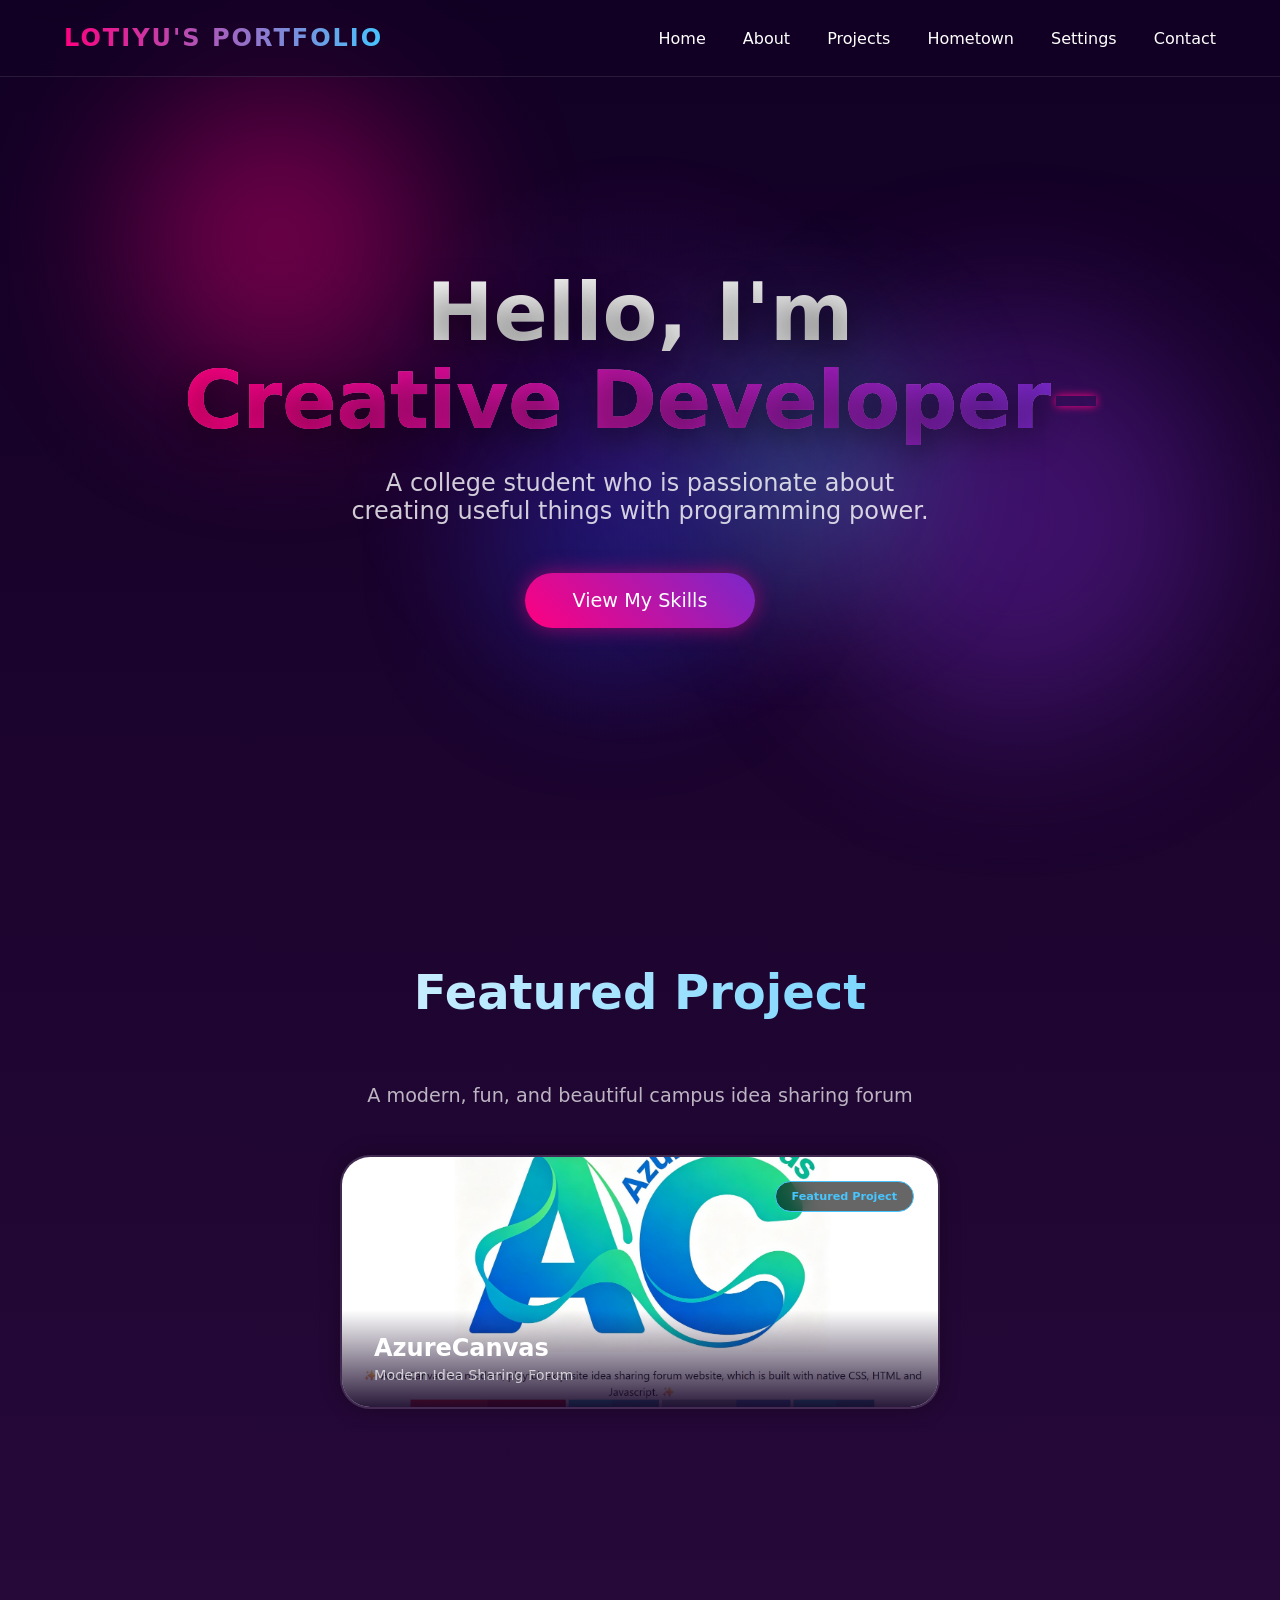
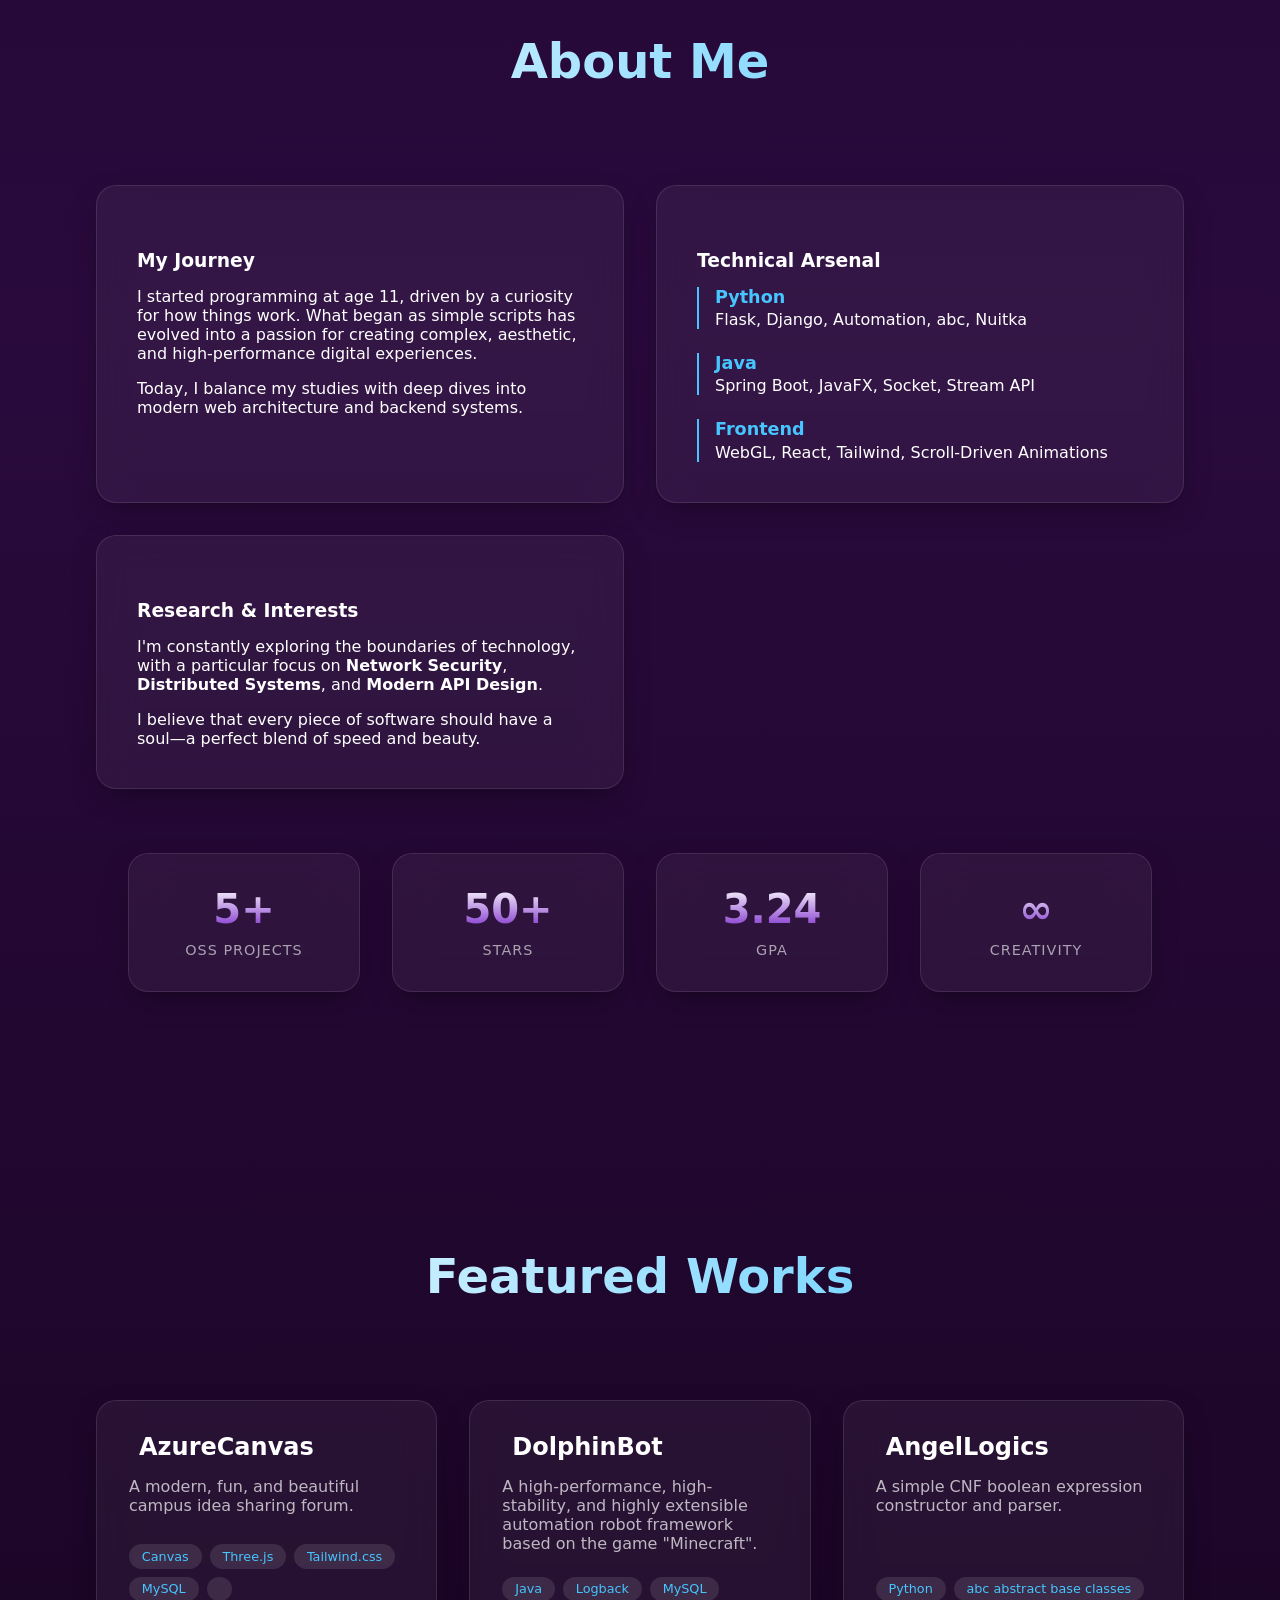
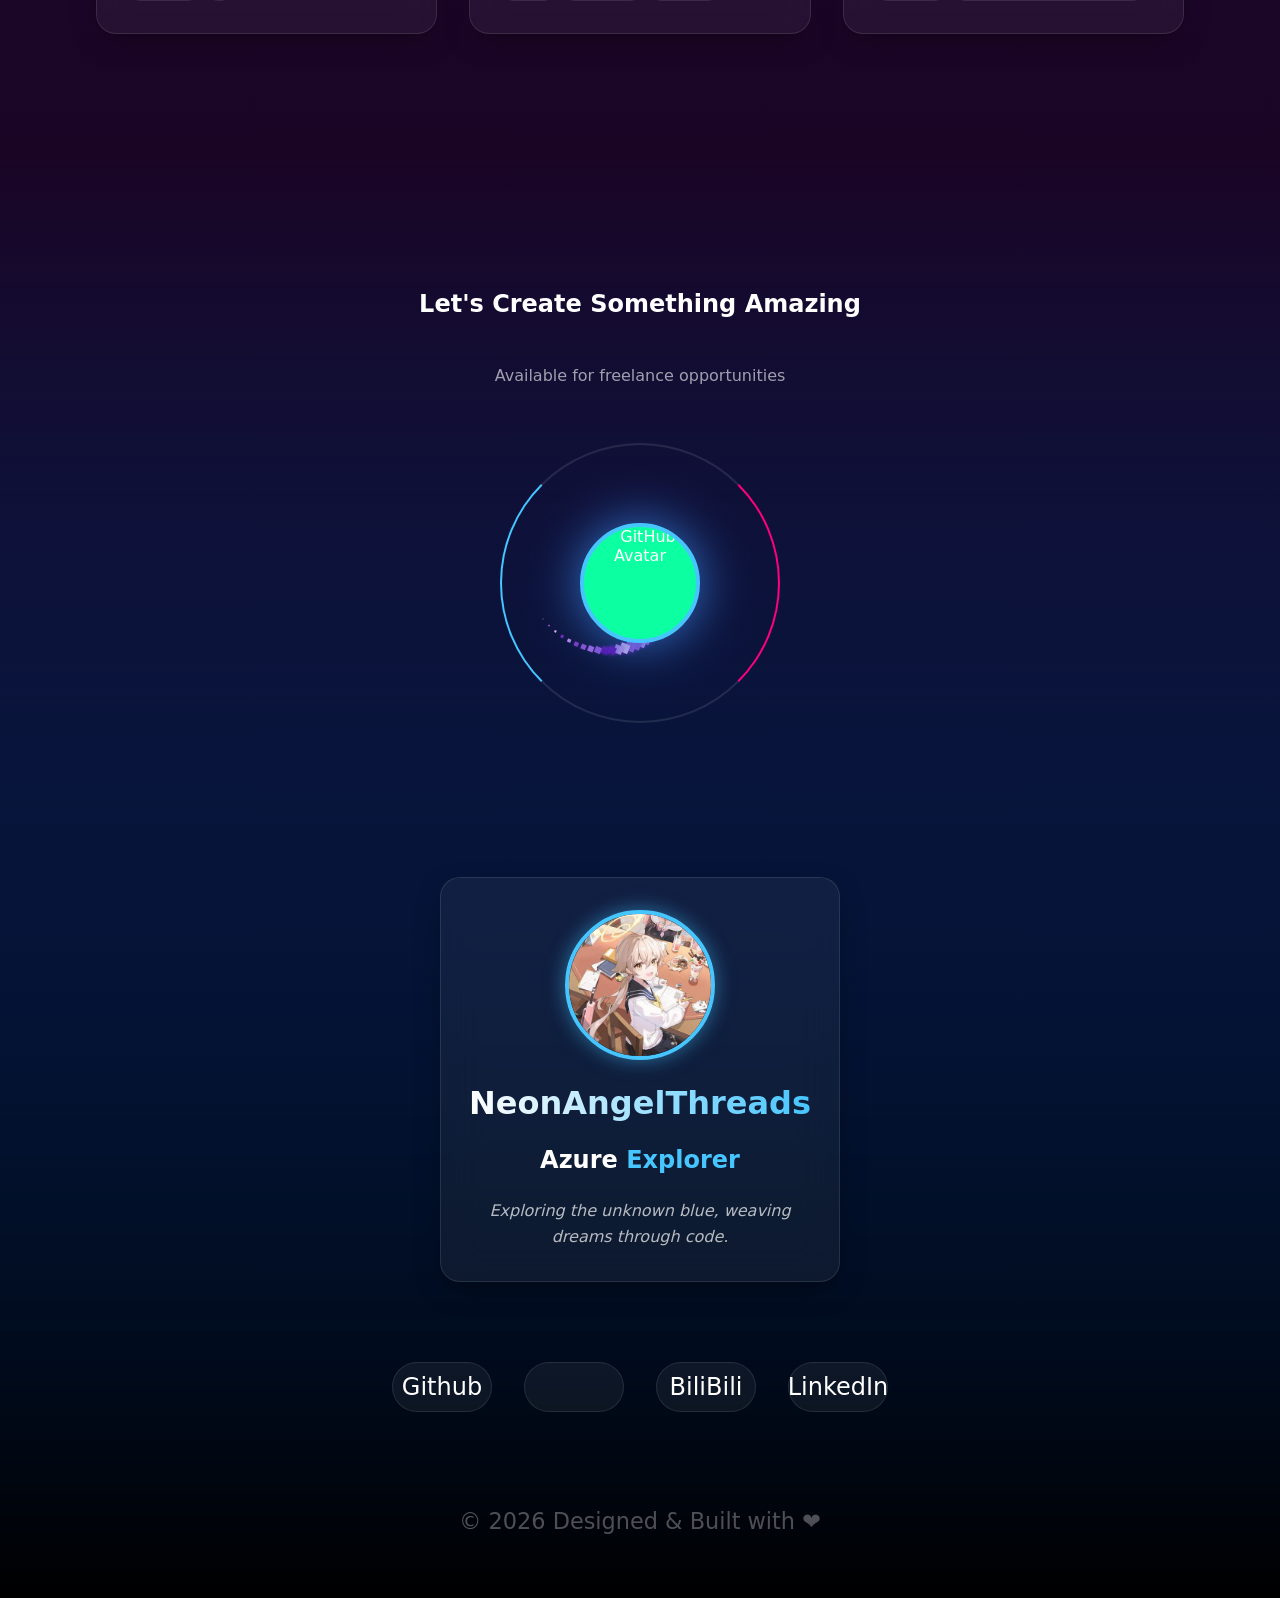
==== commit fc39cc84: "[+] Improved website" ====
--- a/index.html
+++ b/index.html
@@ -6,24 +6,30 @@
     <title>Creative Portfolio</title>
     <link rel="stylesheet" href="static/css/common.css">
     <link rel="stylesheet" href="static/css/index.css">
+    <link rel="stylesheet" href="static/css/cards.css">
+    <link rel="stylesheet" href="static/css/orbs.css">
+
 </head>
 <body>
 
+    <!-- White-out Transition Overlay -->
+    <div id="transition-overlay"></div>
+
     <!-- Background Decoration -->
-    <div class="bg-orb" style="top: 10%; left: 10%; width: 300px; height: 300px; background: var(--primary);"></div>
-    <div class="bg-orb" style="bottom: 20%; right: 5%; width: 400px; height: 400px; background: var(--secondary);"></div>
-    <div class="bg-orb" style="top: 40%; right: 30%; width: 200px; height: 200px; background: var(--accent);"></div>
-    <div class="bg-orb" style="top: 50%; left: 40%; width: 200px; height: 200px; background: #033eff;"></div>
+    <div class="bg-orb" id="orb3"></div>
+    <div class="bg-orb" id="orb4"></div>
+    <div class="bg-orb" id="orb5"></div>
+    <div class="bg-orb" id="orb6"></div>
 
     <nav>
-        <div class="logo">Portfolio</div>
+        <div class="logo">Lotiyu's Portfolio</div>
         <div class="nav-links">
             <a href="index.html">Home</a>
-            <a href="https://github.com/NeonAngelThreads">Github</a>
+            <a href="#about">About</a>
             <a href="projects.html">Projects</a>
             <a href="hometown.html">Hometown</a>
             <a href="settings.html">Settings</a>
-            <a href="#contact">Contact</a>
+            <a href="contact.html">Contact</a>
         </div>
     </nav>
 
@@ -31,65 +37,86 @@
         <div class="hero-content">
             <h1 class="reveal">Hello, I'm <br><span><span id="typewriter">Creative Developer</span><span class="cursor"></span></span></h1>
             <p class="reveal">A college student who is passionate about creating useful things with programming power.</p>
-            <a href="projects.html" class="btn reveal">View Projects</a>
-        </div>
-
-        <div class="card reveal profile-card">
-            <img src="static/avatar/222498847.jpg" alt="NeonAngelThreads Avatar" class="profile-avatar">
-            <h2 class="profile-name">NeonAngelThreads</h2>
-            <h3 class="profile-title">Azure <span>Explorer</span></h3>
-            <p class="profile-quote">
-                Exploring the unknown blue, weaving dreams through code.
-            </p>
+            <div class="hero-cta">
+                <a href="projects.html" class="btn reveal">View My Skills</a>
+            </div>
+        </div>
+    </section>
+
+    <!-- Featured Project Section -->
+    <section id="featured" class="section featured-section">
+        <div class="section-header reveal">
+            <h2 class="section-title">Featured Project</h2>
+            <p class="section-subtitle">A modern, fun, and beautiful campus idea sharing forum</p>
+        </div>
+        <div class="featured-card-container reveal">
+            <div class="card highlight-card" id="azure-canvas-highlight">
+                <div class="highlight-badge">Featured Project</div>
+                <img src="projects/Screenshot 2026-05-08 002338.jpg" alt="AzureCanvas Highlight" class="highlight-img">
+                <div class="highlight-info">
+                    <h4>AzureCanvas</h4>
+                    <p>Modern Idea Sharing Forum</p>
+                </div>
+            </div>
         </div>
     </section>
 
     <section id="about" class="section">
         <h2 class="section-title reveal">About Me</h2>
-        <div class="about-grid">
-            <div class="card reveal about-text">
-                <h3>Fusion of Design and Code</h3>
-                <p>I started programming at age 11, love creating web "black magic," and am proficient in Java, Python, and frontend technologies like WebGL and React.</p>
-                <p>In the field of software engineering, I am not just a student who loves code and technology, but also a free creator pursuing aesthetic beauty. I am passionate about modern Web technologies such as web development, backend API development, and backend cluster architecture.</p>
-                <p>I believe good software should not only be fast but also beautiful and soulful. Every animation, every shadow, is part of my dedication to perfection.</p>
-                <a href="#https://github.com/NeonAngelThreads" style="color: var(--accent); text-decoration: none; font-weight: bold;">Learn More -></a>
-            </div>
-
-            <div class="card reveal about-text">
-                <h3>Programming Languages (Proficient):</h3>
-                <div class="card stat-card reveal" style="transition-delay: 0.1s;">
-                    <div class="stat-number">Python</div>
-                    <p>Proficient in common libraries: Requests, Selenium automation framework, Flask, Wedit, Pygame game framework, Tkinter, Django backend framework, abc abstract base classes, Pyinstaller, and Nuitka bundlers. Basic knowledge of Numpy.</p>
-                </div>
-
-                <div class="card stat-card reveal" style="transition-delay: 0.1s;">
-                    <div class="stat-number">Java</div>
-                    <p>Proficient in Object-Oriented Design (Interface-oriented programming, abstract classes, reflection), and common libraries such as Stream API, Socket, Slf4j, AWT, Swing, JavaFX, GSON, Spring Boot.</p>
-                </div>
-            </div>
-            <div class="card reveal about-text">
-                <h3>Research Interests & Self-study</h3>
-                <p>Main interest directions:
-                    Network Security, API Design, Distributed Cluster Architecture, Network Programming, Python Automation.
-                </p>
-            </div>
-            <br>
-            <div class="stats-container">
-                <div class="card stat-card reveal" style="transition-delay: 0.1s;">
-                    <div class="stat-number">5+</div>
-                    <div>Open Source Projects</div>
-                </div>
-                <div class="card stat-card reveal" style="transition-delay: 0.2s;">
-                    <div class="stat-number">50+</div>
-                    <div>Stars</div>
-                </div>
-                <div class="card stat-card reveal" style="transition-delay: 0.3s;">
-                    <div class="stat-number">3.24</div>
-                    <div>GPA</div>
-                </div>
-                <div class="card stat-card reveal" style="transition-delay: 0.4s;">
-                    <div class="stat-number">∞</div>
-                    <div>Infinite Creativity</div>
+        <div class="about-container">
+            <!-- Journey Block -->
+            <div class="card reveal about-block journey">
+                <div class="block-icon"><i class="fas fa-rocket"></i></div>
+                <h3>My Journey</h3>
+                <p>I started programming at age 11, driven by a curiosity for how things work. What began as simple scripts has evolved into a passion for creating complex, aesthetic, and high-performance digital experiences.</p>
+                <p>Today, I balance my studies with deep dives into modern web architecture and backend systems.</p>
+            </div>
+
+            <!-- Expertise Block -->
+            <div class="card reveal about-block expertise">
+                <div class="block-icon"><i class="fas fa-code"></i></div>
+                <h3>Technical Arsenal</h3>
+                <div class="expertise-grid">
+                    <div class="expertise-item">
+                        <span class="skill-name">Python</span>
+                        <p>Flask, Django, Automation, abc, Nuitka</p>
+                    </div>
+                    <div class="expertise-item">
+                        <span class="skill-name">Java</span>
+                        <p>Spring Boot, JavaFX, Socket, Stream API</p>
+                    </div>
+                    <div class="expertise-item">
+                        <span class="skill-name">Frontend</span>
+                        <p>WebGL, React, Tailwind, Scroll-Driven Animations</p>
+                    </div>
+                </div>
+            </div>
+
+            <!-- Interests Block -->
+            <div class="card reveal about-block interests">
+                <div class="block-icon"><i class="fas fa-microchip"></i></div>
+                <h3>Research & Interests</h3>
+                <p>I'm constantly exploring the boundaries of technology, with a particular focus on <strong>Network Security</strong>, <strong>Distributed Systems</strong>, and <strong>Modern API Design</strong>.</p>
+                <p>I believe that every piece of software should have a soul—a perfect blend of speed and beauty.</p>
+            </div>
+
+            <!-- Stats Block -->
+            <div class="stats-grid-modern">
+                <div class="card stat-item reveal">
+                    <span class="stat-num">5+</span>
+                    <span class="stat-label">OSS Projects</span>
+                </div>
+                <div class="card stat-item reveal">
+                    <span class="stat-num">50+</span>
+                    <span class="stat-label">Stars</span>
+                </div>
+                <div class="card stat-item reveal">
+                    <span class="stat-num">3.24</span>
+                    <span class="stat-label">GPA</span>
+                </div>
+                <div class="card stat-item reveal">
+                    <span class="stat-num">∞</span>
+                    <span class="stat-label">Creativity</span>
                 </div>
             </div>
         </div>
@@ -111,7 +138,7 @@
                     <span class="tag"></span>
                 </div>
             </div>
-            <div class="card project-card reveal" style="transition-delay: 0.2s;">
+            <div class="card project-card reveal"  id="card1">
                 <div>
                     <h3 class="project-title"><i class="fas fa-gamepad"></i> DolphinBot</h3>
                     <p class="project-desc">A high-performance, high-stability, and highly extensible automation robot framework based on the game "Minecraft".</p>
@@ -122,7 +149,7 @@
                     <span class="tag">MySQL</span>
                 </div>
             </div>
-            <div class="card project-card reveal" style="transition-delay: 0.4s;">
+            <div class="card project-card reveal" id="card2">
                 <div>
                     <h3 class="project-title"><i class="fas fa-chart-line"></i>AngelLogics</h3>
                     <p class="project-desc">A simple CNF boolean expression constructor and parser.</p>
@@ -138,30 +165,35 @@
     <footer id="contact">
         <div class="footer-content reveal">
             <h2>Let's Create Something Amazing</h2>
-            <p style="color: rgba(255,255,255,0.6);">Available for freelance opportunities</p>
+            <p id="footertitle">Available for freelance opportunities</p>
             
             <!-- 核心：漩涡涡轮动画 -->
             <div class="turbine-container">
                 <!-- 外围旋转圈 -->
                 <div class="outer-ring"></div>
-                
-                <!-- 旋转的叶片组 -->
                 <div class="turbine-wrapper"></div>
-
-                <!-- 中心头像 -->
                 <div class="avatar-box">
                     <img src="https://github.githubassets.com/images/modules/logos_page/GitHub-Mark.png" alt="GitHub Avatar">
                 </div>
             </div>
 
+            <div class="card reveal profile-card">
+                <img src="static/avatar/222498847.jpg" alt="NeonAngelThreads Avatar" class="profile-avatar">
+                <h2 class="profile-name">NeonAngelThreads</h2>
+                <h3 class="profile-title">Azure <span>Explorer</span></h3>
+                <p class="profile-quote">
+                    Exploring the unknown blue, weaving dreams through code.
+                </p>
+            </div>
+
             <div class="social-links">
-                <a href="#" class="social-btn"><i class="fab fa-github"></i></a>
+                <a href="https://github.com/NeonAngelThreads" class="social-btn">Github</a>
                 <a href="#" class="social-btn"><i class="fab fa-twitter"></i></a>
-                <a href="#" class="social-btn"><i class="fab fa-dribbble"></i></a>
-                <a href="#" class="social-btn"><i class="fab fa-linkedin-in"></i></a>
+                <a href="#" class="social-btn">BiliBili</a>
+                <a href="https://www.linkedin.com/in/mo-yuzhen/" class="social-btn">LinkedIn</a>
             </div>
             
-            <p style="margin-top: 3rem; font-size: 1.4rem; color: rgba(255,255,255,0.3);">
+            <p id="footertext">
                 © 2026 Designed & Built with ❤️
             </p>
         </div>
--- a/static/css/common.css
+++ b/static/css/common.css
@@ -161,3 +161,21 @@
     0% { transform: translate(-50%, -50%) rotate(360deg); }
     100% { transform: translate(-50%, -50%) rotate(0deg); }
 }
+
+/* White-out Transition Overlay */
+#transition-overlay {
+    position: fixed;
+    top: 0;
+    left: 0;
+    width: 100%;
+    height: 100%;
+    background: white;
+    z-index: 9999;
+    pointer-events: none;
+    opacity: 0;
+    transition: opacity 0.8s ease-in-out;
+}
+
+#transition-overlay.active {
+    opacity: 1;
+}
--- a/static/css/index.css
+++ b/static/css/index.css
@@ -1,4 +1,126 @@
 /* Index Page Specific Styles */
+
+/* Section spacing */
+.section {
+    padding: 6rem 5%;
+    max-width: 1400px;
+    margin: 0 auto;
+}
+
+.section-title {
+    font-size: 3rem;
+    margin-bottom: 4rem;
+    text-align: center;
+    background: linear-gradient(to right, #fff, var(--accent));
+    -webkit-background-clip: text;
+    background-clip: text;
+    -webkit-text-fill-color: transparent;
+}
+
+/* Featured Project Section */
+.featured-section {
+    padding-top: 4rem;
+    padding-bottom: 8rem;
+}
+
+.section-header {
+    text-align: center;
+    margin-bottom: 3rem;
+}
+
+.section-subtitle {
+    font-size: 1.2rem;
+    color: rgba(255, 255, 255, 0.7);
+    margin-top: 0.5rem;
+}
+
+.featured-card-container {
+    perspective: 1000px;
+    width: 100%;
+    max-width: 600px;
+    margin: 0 auto;
+}
+
+.about-container {
+    display: grid;
+    grid-template-columns: repeat(2, 1fr);
+    gap: 2rem;
+    padding: 2rem;
+}
+
+.about-block {
+    display: flex;
+    flex-direction: column;
+    gap: 1rem;
+    padding: 2.5rem;
+    margin: 0;
+}
+
+.block-icon {
+    font-size: 2.5rem;
+    background: linear-gradient(to right, var(--primary), var(--accent));
+    -webkit-background-clip: text;
+    background-clip: text;
+    -webkit-text-fill-color: transparent;
+    margin-bottom: 0.5rem;
+}
+
+.expertise-grid {
+    display: grid;
+    gap: 1.5rem;
+    border: 100px;
+}
+
+.expertise-item {
+    border-left: 2px solid var(--accent);
+    padding-left: 1rem;
+}
+
+.skill-name {
+    font-weight: 800;
+    color: var(--accent);
+    font-size: 1.1rem;
+    display: block;
+    margin-bottom: 0.2rem;
+}
+
+.stats-grid-modern {
+    grid-column: span 2;
+    display: grid;
+    grid-template-columns: repeat(4, 1fr);
+    gap: 2rem;
+    padding: 2rem;
+}
+
+.stat-item {
+    text-align: center;
+    padding: 2rem 1rem;
+}
+
+.stat-num {
+    display: block;
+    font-size: 2.5rem;
+    font-weight: 900;
+    background: linear-gradient(to bottom, #fff, var(--secondary));
+    -webkit-background-clip: text;
+    -webkit-text-fill-color: transparent;
+    margin-bottom: 0.5rem;
+}
+
+.stat-label {
+    font-size: 0.9rem;
+    color: rgba(255, 255, 255, 0.6);
+    text-transform: uppercase;
+    letter-spacing: 1px;
+}
+
+/* Projects Section */
+.projects-grid {
+    display: grid;
+    grid-template-columns: repeat(auto-fit, minmax(300px, 1fr));
+    gap: 2rem;
+    padding: 2rem;
+}
 
 /* Hero Section */
 .hero {
@@ -122,7 +244,7 @@
 @keyframes card-reveal {
     from {
         opacity: 0;
-        transform: translateY(100px) scale(0.9) rotateX(10deg);
+        transform: translateY(100px) scale(0.3) rotateX(10deg);
     }
     to {
         opacity: 1;
@@ -147,6 +269,24 @@
     flex-direction: column;
     align-items: center;
     gap: 1.5rem;
+    cursor: pointer;
+    transition: transform 0.5s cubic-bezier(0.4, 0, 0.2, 1), box-shadow 0.5s ease;
+}
+
+.profile-card.flying {
+    animation: fly-to-camera 1.2s forwards cubic-bezier(0.5, 0, 0.5, 1);
+    z-index: 10000;
+    pointer-events: none;
+}
+
+@keyframes fly-to-camera {
+    0% {
+        transform: perspective(1000px) rotateX(var(--rotate-x, 0deg)) rotateY(var(--rotate-y, 0deg)) translateZ(0) scale(1.05);
+    }
+    100% {
+        transform: perspective(1000px) rotateX(0deg) rotateY(0deg) translateZ(1000px) scale(10);
+        opacity: 0;
+    }
 }
 
 .profile-avatar {
@@ -194,71 +334,181 @@
     pointer-events: auto; /* 链接和按钮需要恢复点击 */
 }
 
-/* About Section */
-.section {
-    padding: 8rem 10%;
-    position: relative;
-}
-
-.section-title {
-    font-size: 3rem;
-    margin-bottom: 4rem;
-    text-align: center;
-    position: relative;
-    display: inline-block;
-    left: 50%;
-    transform: translateX(-50%);
-}
-
-.section-title::after {
-    content: '';
-    position: absolute;
-    bottom: -10px;
-    left: 0;
-    width: 100%;
-    height: 4px;
-    background: linear-gradient(to right, var(--primary), var(--accent));
-    border-radius: 2px;
-}
-
-.about-grid {
-    display: grid;
-    grid-template-columns: 1fr 1fr;
-    gap: 4rem;
-    align-items: center;
-}
-
-.about-text h3 {
-    padding: 10px;
-    font-size: 2rem;
-    margin-bottom: 1.5rem;
-    color: var(--accent);
-}
-
-.about-text p {
-    margin-bottom: 1.5rem;
-    line-height: 1.8;
-    color: rgba(255,255,255,0.8);
-}
-
-.stats-container {
+/* About Section Modern Layout */
+.about-container {
     display: grid;
     grid-template-columns: repeat(2, 1fr);
     gap: 2rem;
 }
 
-.stat-card {
+.about-block {
+    display: flex;
+    flex-direction: column;
+    gap: 1rem;
+    padding: 2.5rem;
+}
+
+.block-icon {
+    font-size: 2.5rem;
+    background: linear-gradient(to right, var(--primary), var(--accent));
+    -webkit-background-clip: text;
+    background-clip: text;
+    -webkit-text-fill-color: transparent;
+    margin-bottom: 0.5rem;
+}
+
+.expertise-grid {
+    display: grid;
+    gap: 1.5rem;
+    border: 100px;
+}
+
+.expertise-item {
+    border-left: 2px solid var(--accent);
+    padding-left: 1rem;
+}
+
+.skill-name {
+    font-weight: 800;
+    color: var(--accent);
+    font-size: 1.1rem;
+    display: block;
+    margin-bottom: 0.2rem;
+}
+
+.stats-grid-modern {
+    grid-column: span 2;
+    display: grid;
+    grid-template-columns: repeat(4, 1fr);
+    gap: 2rem;
+}
+
+.stat-item {
     text-align: center;
-    padding: 2rem;
-}
-
-.stat-number {
-    font-size: 3rem;
-    font-weight: bold;
+    padding: 2rem 1rem;
+}
+
+.stat-num {
+    display: block;
+    font-size: 2.5rem;
+    font-weight: 900;
     background: linear-gradient(to bottom, #fff, var(--secondary));
     -webkit-background-clip: text;
     -webkit-text-fill-color: transparent;
     margin-bottom: 0.5rem;
+}
+
+.stat-label {
+    font-size: 0.9rem;
+    color: rgba(255, 255, 255, 0.6);
+    text-transform: uppercase;
+    letter-spacing: 1px;
+}
+
+/* Highlight Project Card */
+.highlight-card {
+    position: relative;
+    padding: 0;
+    border-radius: 30px;
+    overflow: hidden;
+    cursor: pointer;
+    border: 2px solid rgba(255, 255, 255, 0.1);
+    box-shadow: 0 0 20px rgba(0, 0, 0, 0.3);
+    transition: all 0.5s cubic-bezier(0.175, 0.885, 0.32, 1.275);
+    
+    /* Scroll Driven Animation Initial State */
+    view-timeline-name: --highlight-reveal;
+    animation: highlight-fly-in linear both;
+    animation-timeline: --highlight-reveal;
+    animation-range: entry 0% cover 40%;
+}
+
+@keyframes highlight-fly-in {
+    from {
+        opacity: 0;
+        transform: translateY(100px) rotateX(-20deg) scale(0.8);
+    }
+    to {
+        opacity: 1;
+        transform: translateY(0) rotateX(0) scale(1);
+    }
+}
+
+.highlight-card:hover {
+    border-color: var(--accent);
+    box-shadow: 0 0 40px rgba(70, 197, 255, 0.4);
+    transform: scale(1.02);
+}
+
+.highlight-badge {
+    position: absolute;
+    top: 1.5rem;
+    right: 1.5rem;
+    background: rgba(0, 0, 0, 0.6);
+    backdrop-filter: blur(10px);
+    padding: 0.5rem 1rem;
+    border-radius: 50px;
+    font-size: 0.7rem;
+    font-weight: bold;
+    color: var(--accent);
+    border: 1px solid var(--accent);
+    z-index: 5;
+}
+
+.highlight-img {
+    width: 100%;
+    height: 250px;
+    object-fit: cover;
+    display: block;
+}
+
+.highlight-info {
+    padding: 1.5rem 2rem;
+    background: linear-gradient(to top, rgba(18, 0, 36, 0.9), transparent);
+    position: absolute;
+    bottom: 0;
+    width: 100%;
+    text-align: left;
+}
+
+.highlight-info h4 {
+    font-size: 1.5rem;
+    margin-bottom: 0.3rem;
+    color: #fff;
+}
+
+.highlight-info p {
+    font-size: 0.9rem;
+    color: rgba(255, 255, 255, 0.7);
+    margin: 0;
+}
+
+/* Spiral Animation */
+.highlight-card.spiraling {
+    animation: spiral-fly-to-camera 1.5s forwards cubic-bezier(0.5, 0, 0.5, 1);
+    z-index: 10001;
+    pointer-events: none;
+}
+
+@keyframes spiral-fly-to-camera {
+    0% {
+        transform: perspective(1000px) rotateX(0) rotateY(0) rotateZ(0) translateZ(0) scale(1);
+    }
+    100% {
+        transform: perspective(1000px) rotateX(360deg) rotateY(720deg) rotateZ(180deg) translateZ(1500px) scale(8);
+        opacity: 0;
+    }
+}
+
+/* Responsive Adjustments */
+@media (max-width: 768px) {
+    .about-container {
+        grid-template-columns: 1fr;
+    }
+    .stats-grid-modern {
+        grid-column: span 1;
+        grid-template-columns: repeat(2, 1fr);
+    }
 }
 
 /* Projects Section */
@@ -400,6 +650,14 @@
     animation: reverse-spin 15s linear infinite;
 }
 
+#footertitle {
+    color: rgba(255,255,255,0.6);
+}
+
+#footertext {
+    margin-top: 3rem; font-size: 1.4rem; color: rgba(255,255,255,0.3);
+}
+
 .social-links {
     display: flex;
     gap: 2rem;
@@ -407,9 +665,9 @@
 }
 
 .social-btn {
-    width: 50px;
+    width: 100px;
     height: 50px;
-    border-radius: 50%;
+    border-radius: 25px;
     background: var(--glass);
     display: flex;
     justify-content: center;
--- a/static/css/cards.css
+++ b/static/css/cards.css
@@ -0,0 +1,7 @@
+#card1 {
+    transition-delay: 0.2s;
+}
+
+#card2 {
+    transition-delay: 0.4s;
+}
--- a/static/css/orbs.css
+++ b/static/css/orbs.css
@@ -0,0 +1,31 @@
+#orb1 {
+    top: 10%;
+    left: 10%;
+    width: 300px;
+    height: 300px;
+    background: var(--primary);
+}
+
+#orb2{
+    bottom: 20%;
+    right: 5%;
+    width: 400px;
+    height: 400px;
+    background: var(--secondary);
+}
+
+#orb3 {
+    top: 10%; left: 10%; width: 300px; height: 300px; background: var(--primary);
+}
+
+#orb4 {
+    bottom: 20%; right: 5%; width: 400px; height: 400px; background: var(--secondary);
+}
+
+#orb5 {
+    top: 40%; right: 30%; width: 200px; height: 200px; background: var(--accent);
+}
+
+#orb6 {
+    top: 50%; left: 40%; width: 200px; height: 200px; background: #033eff;
+}
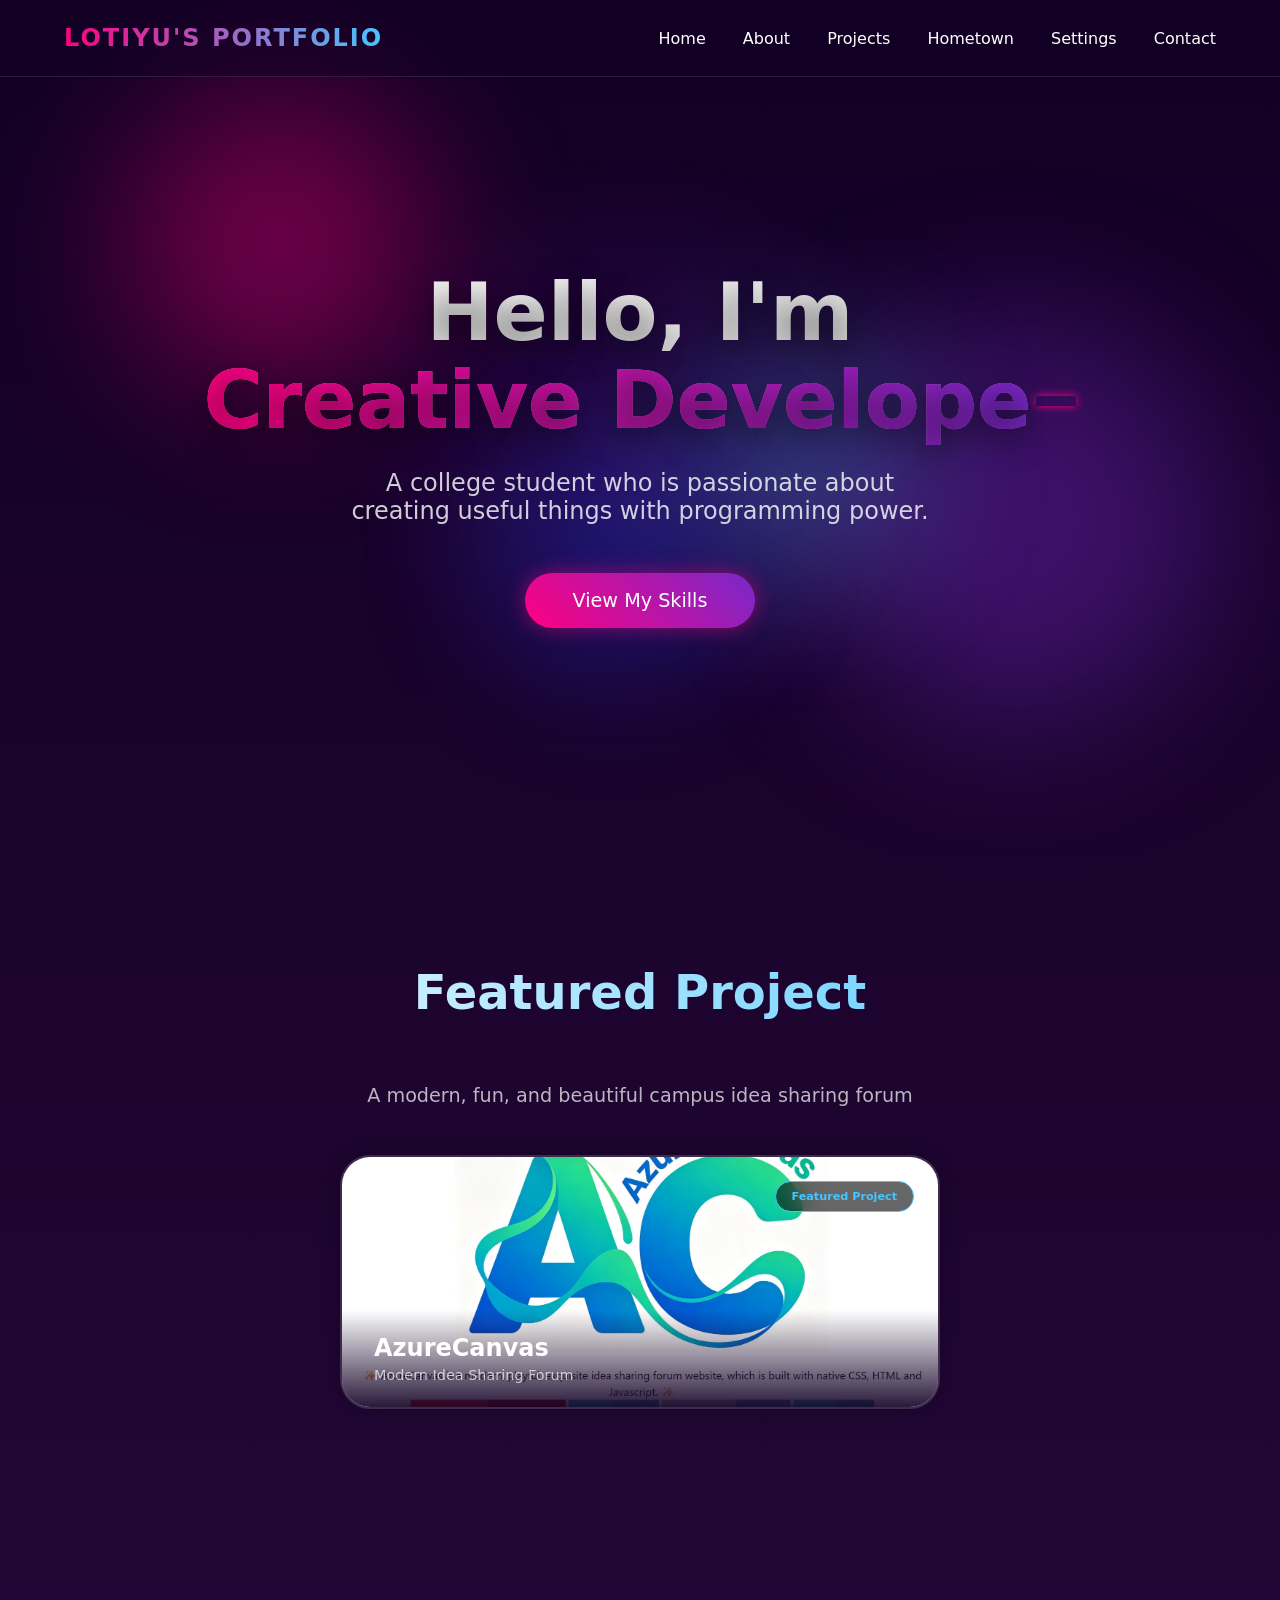
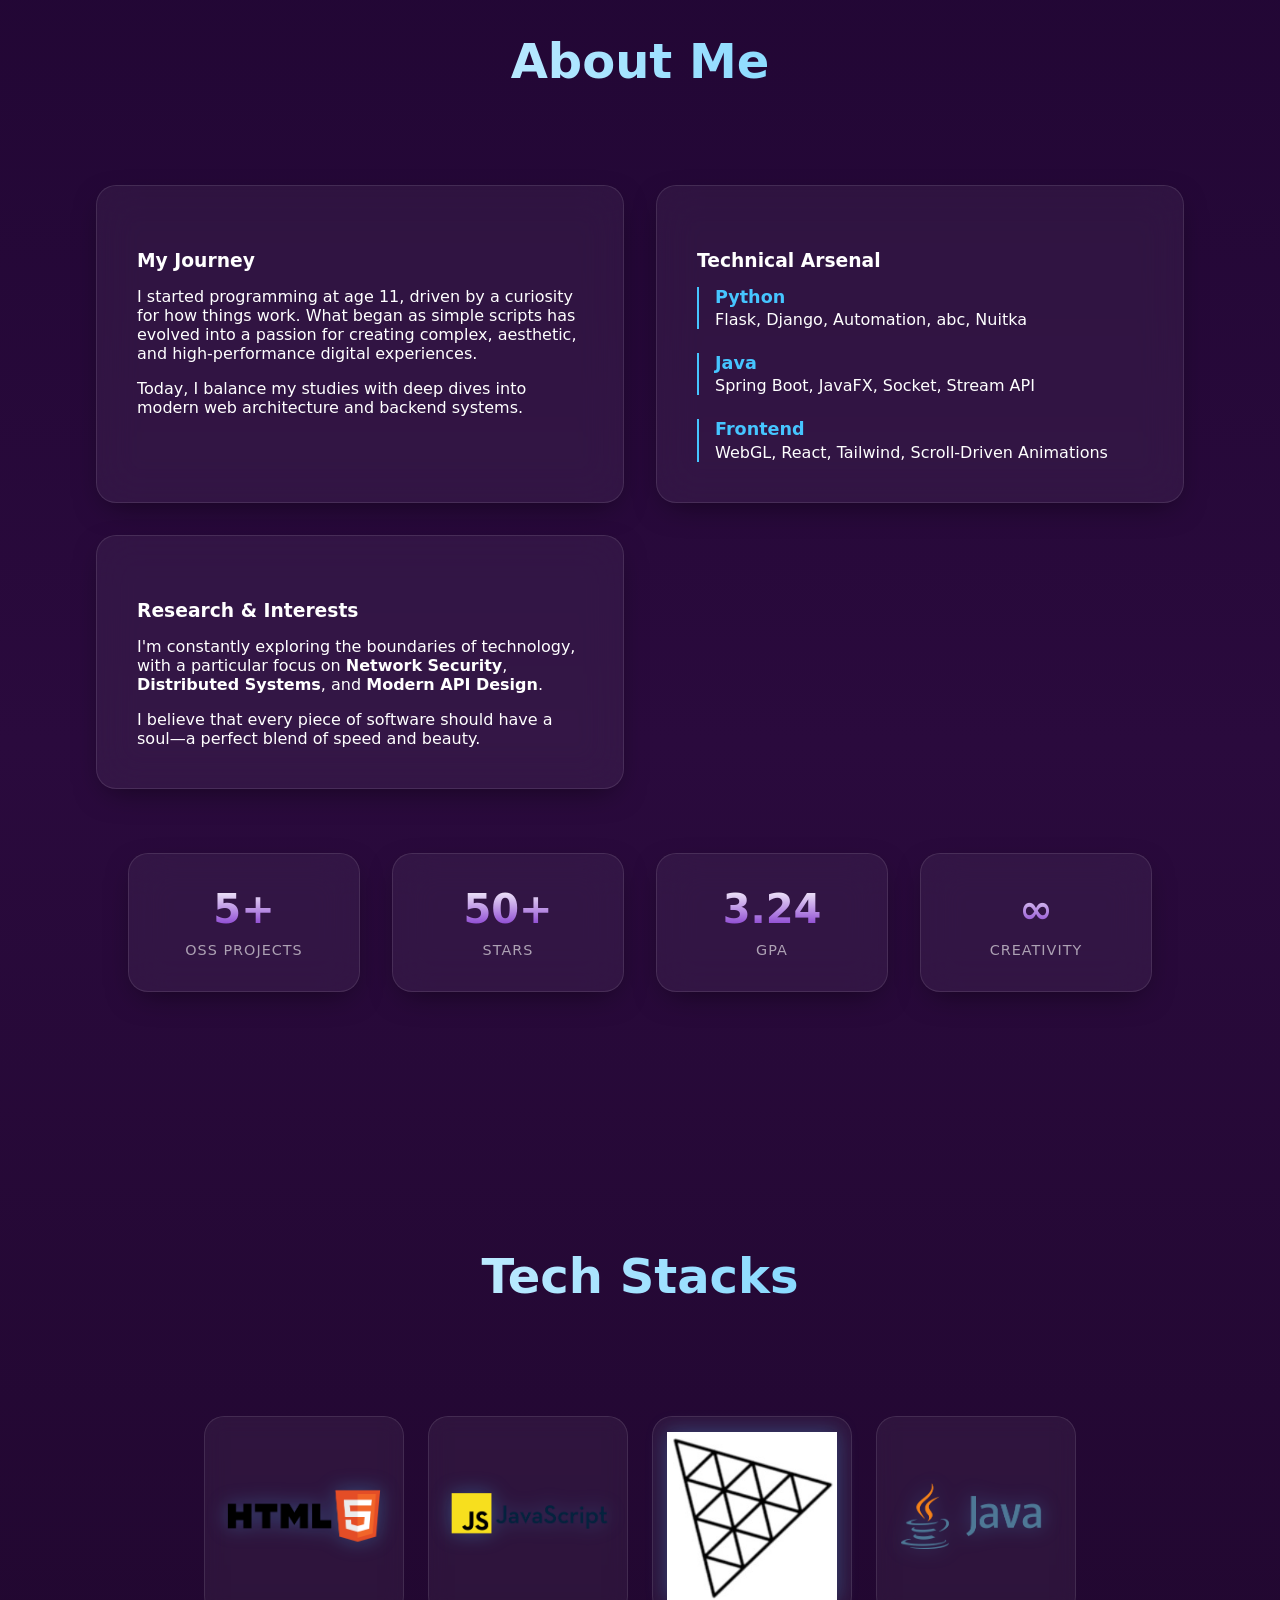
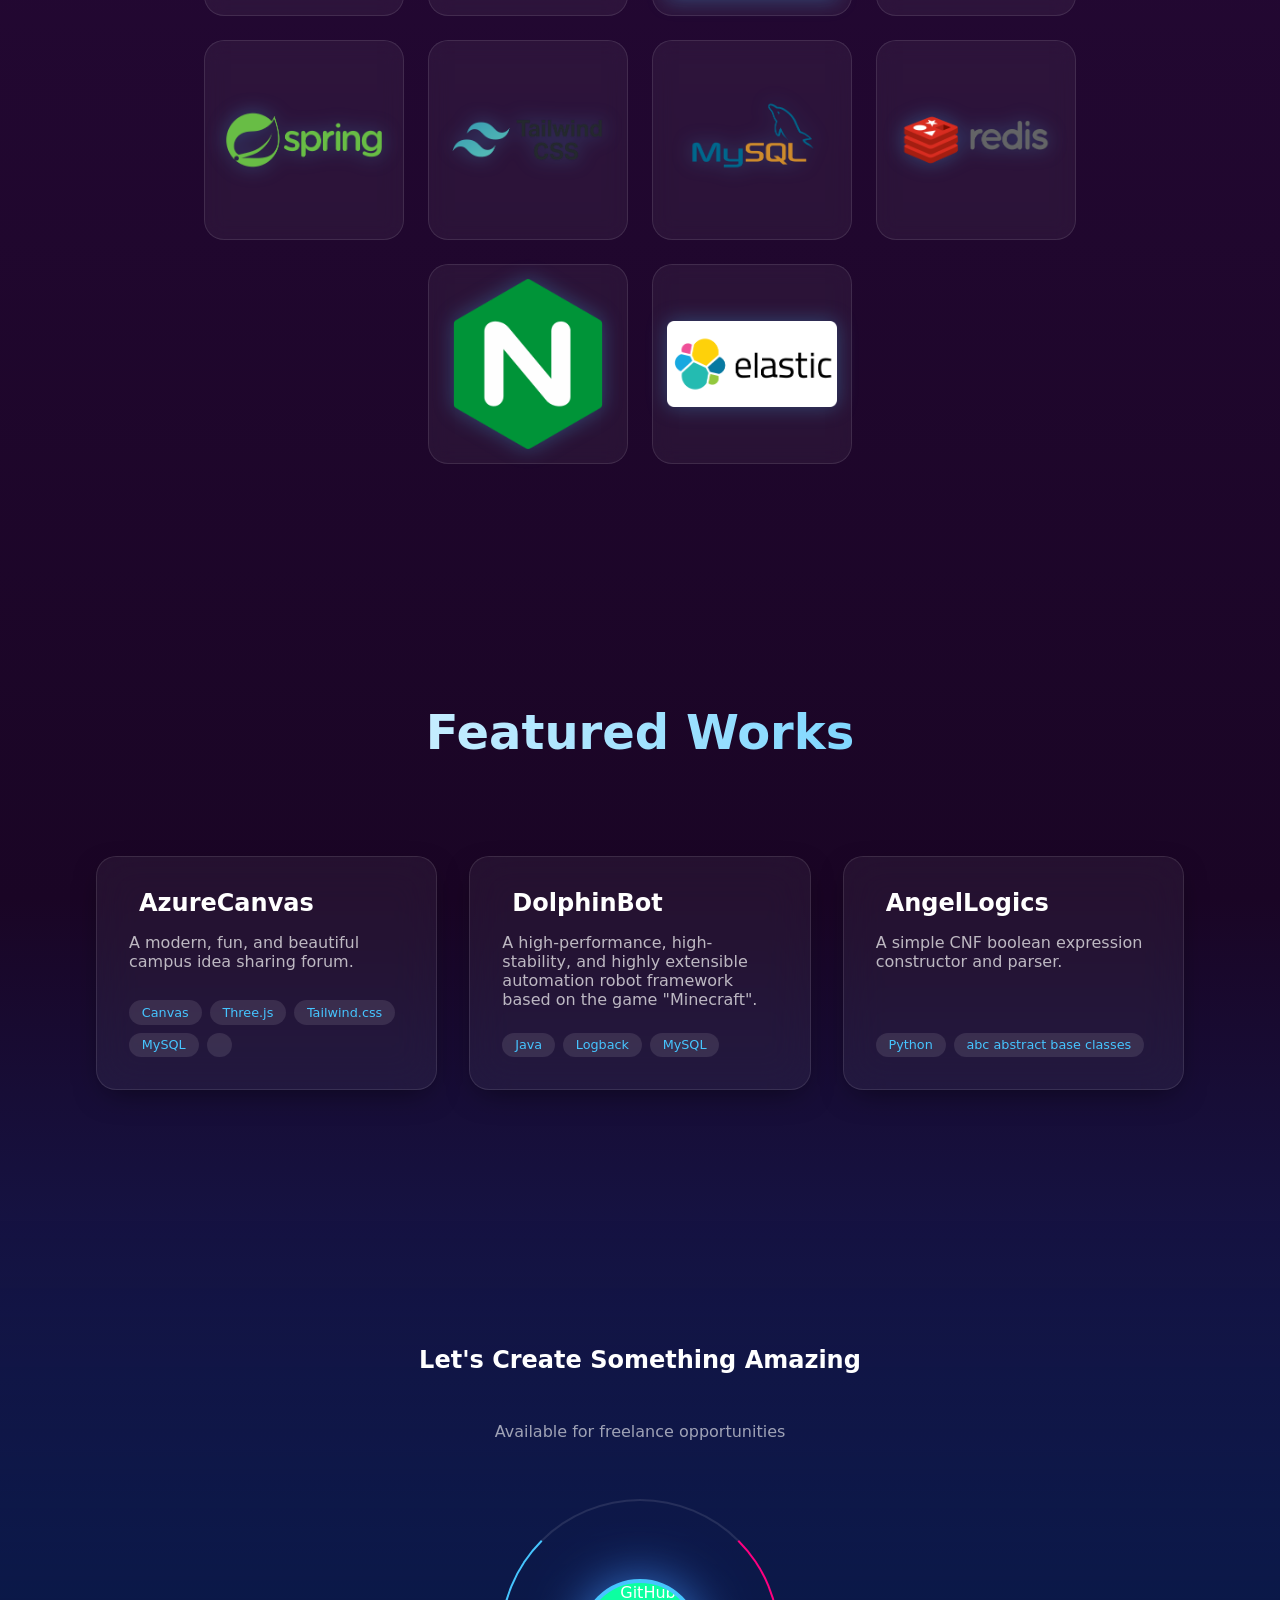
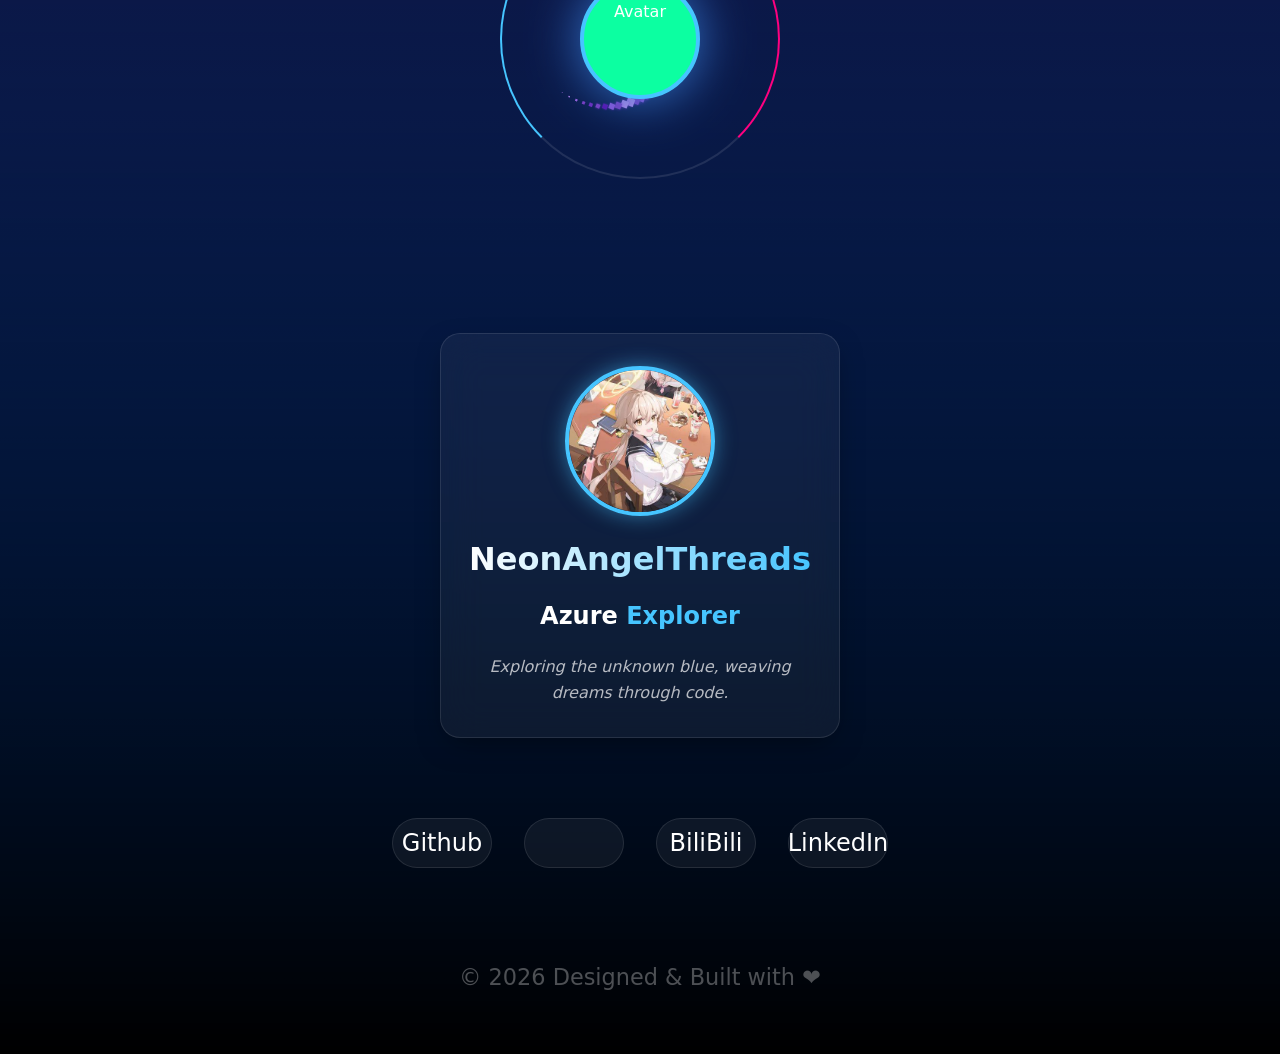
==== commit dd0ac60d: "[+] Improved website" ====
--- a/index.html
+++ b/index.html
@@ -122,6 +122,45 @@
         </div>
     </section>
 
+    <!-- Tech Stacks Section -->
+    <section id="techstacks" class="section techstacks-section">
+        <h2 class="section-title reveal">Tech Stacks</h2>
+        <div class="techstacks-container">
+            <div class="techstacks-triangle">
+                <div class="tech-icon reveal" style="--delay: 0;">
+                    <img src="static/techstacks/w3_html5-ar21.png" alt="HTML5">
+                </div>
+                <div class="tech-icon reveal" style="--delay: 1;">
+                    <img src="static/techstacks/javascript-ar21.png" alt="JavaScript">
+                </div>
+                <div class="tech-icon reveal" style="--delay: 2;">
+                    <img src="static/techstacks/three.js.jpg" alt="Three.js">
+                </div>
+                <div class="tech-icon reveal" style="--delay: 3;">
+                    <img src="static/techstacks/java-ar21.png" alt="Java">
+                </div>
+                <div class="tech-icon reveal" style="--delay: 4;">
+                    <img src="static/techstacks/springio-ar21.png" alt="Spring">
+                </div>
+                <div class="tech-icon reveal" style="--delay: 5;">
+                    <img src="static/techstacks/tailwindcss-ar21.png" alt="Tailwind">
+                </div>
+                <div class="tech-icon reveal" style="--delay: 6;">
+                    <img src="static/techstacks/mysql-ar21.png" alt="MySQL">
+                </div>
+                <div class="tech-icon reveal" style="--delay: 7;">
+                    <img src="static/techstacks/redis-ar21.png" alt="Redis">
+                </div>
+                <div class="tech-icon reveal" style="--delay: 8;">
+                    <img src="static/techstacks/nginx-icon.png" alt="Nginx">
+                </div>
+                <div class="tech-icon reveal" style="--delay: 9;">
+                    <img src="static/techstacks/elastic-ar21_bgwhite.png" alt="Elasticsearch">
+                </div>
+            </div>
+        </div>
+    </section>
+
     <section id="showcase" class="section">
         <h2 class="section-title reveal">Featured Works</h2>
         <div class="projects-grid">
--- a/static/css/index.css
+++ b/static/css/index.css
@@ -565,6 +565,103 @@
     color: var(--accent);
 }
 
+/* Tech Stacks Section */
+.techstacks-section {
+    padding: 6rem 5%;
+}
+
+.techstacks-container {
+    display: flex;
+    justify-content: center;
+    align-items: center;
+    padding: 3rem 0;
+}
+
+.techstacks-triangle {
+    display: flex;
+    flex-wrap: wrap;
+    justify-content: center;
+    align-items: center;
+    max-width: 900px;
+    gap: 1.5rem;
+}
+
+.techstacks-triangle .tech-icon {
+    width: 200px;
+    height: 200px;
+    display: flex;
+    justify-content: center;
+    align-items: center;
+    background: var(--glass);
+    border: 1px solid var(--glass-border);
+    border-radius: 20px;
+    backdrop-filter: blur(10px);
+    opacity: 0;
+    transform: translateX(200px) scale(0.5);
+    animation-timeline: view();
+    transition: none;
+}
+
+.techstacks-triangle .tech-icon img {
+    width: 170px;
+    height: 170px;
+    object-fit: contain;
+    filter: drop-shadow(0 0 10px rgba(70, 197, 255, 0.3));
+}
+
+.techstacks-triangle .tech-icon.reveal {
+    opacity: 0;
+    transform: translateX(300px) scale(0.3) rotate(20deg);
+    transition: none;
+    animation: none;
+}
+
+.techstacks-triangle .tech-icon.reveal.active {
+    animation: tech-fly-in 0.8s cubic-bezier(0.165, 0.84, 0.44, 1) forwards;
+    animation-delay: calc(var(--delay) * 0.1s);
+}
+
+@keyframes tech-fly-in {
+    0% {
+        opacity: 0;
+        transform: translateX(300px) scale(0.3) rotate(20deg);
+    }
+    60% {
+        opacity: 0.8;
+        transform: translateX(-20px) scale(1.1) rotate(-5deg);
+    }
+    100% {
+        opacity: 1;
+        transform: translateX(0) scale(1) rotate(0deg);
+    }
+}
+
+.techstacks-triangle .tech-icon:hover {
+    transform: scale(1.15) translateY(-10px);
+    background: aliceblue;
+    border-color: var(--accent);
+    box-shadow: 0 0 30px rgba(70, 197, 255, 0.4);
+    transition: all 0.3s ease;
+}
+
+.techstacks-triangle .tech-icon.reveal:hover {
+    transform: scale(1.15) translateY(-10px);
+}
+
+@media (max-width: 768px) {
+    .techstacks-triangle {
+        gap: 1rem;
+    }
+    .techstacks-triangle .tech-icon {
+        width: 80px;
+        height: 80px;
+    }
+    .techstacks-triangle .tech-icon img {
+        width: 55px;
+        height: 55px;
+    }
+}
+
 /* Footer & Turbine Animation */
 footer {
     padding: 8rem 0 4rem;
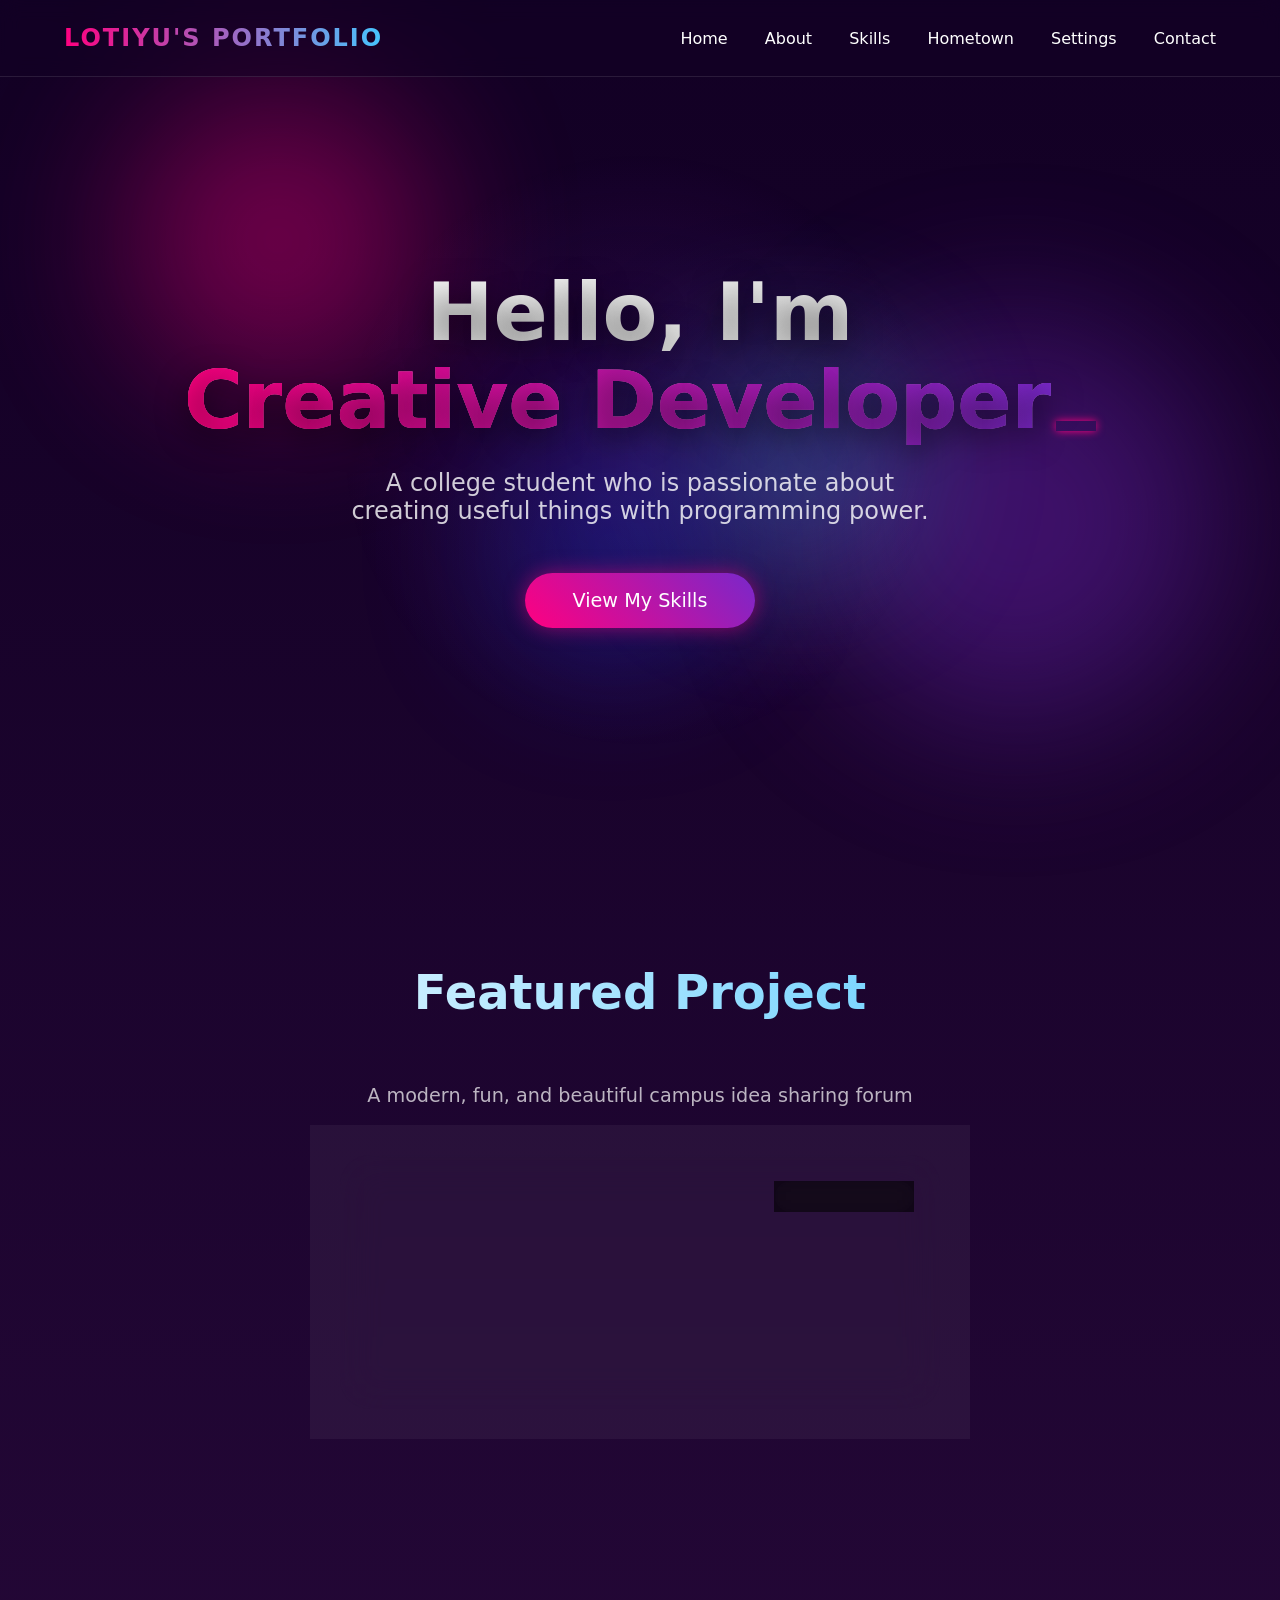
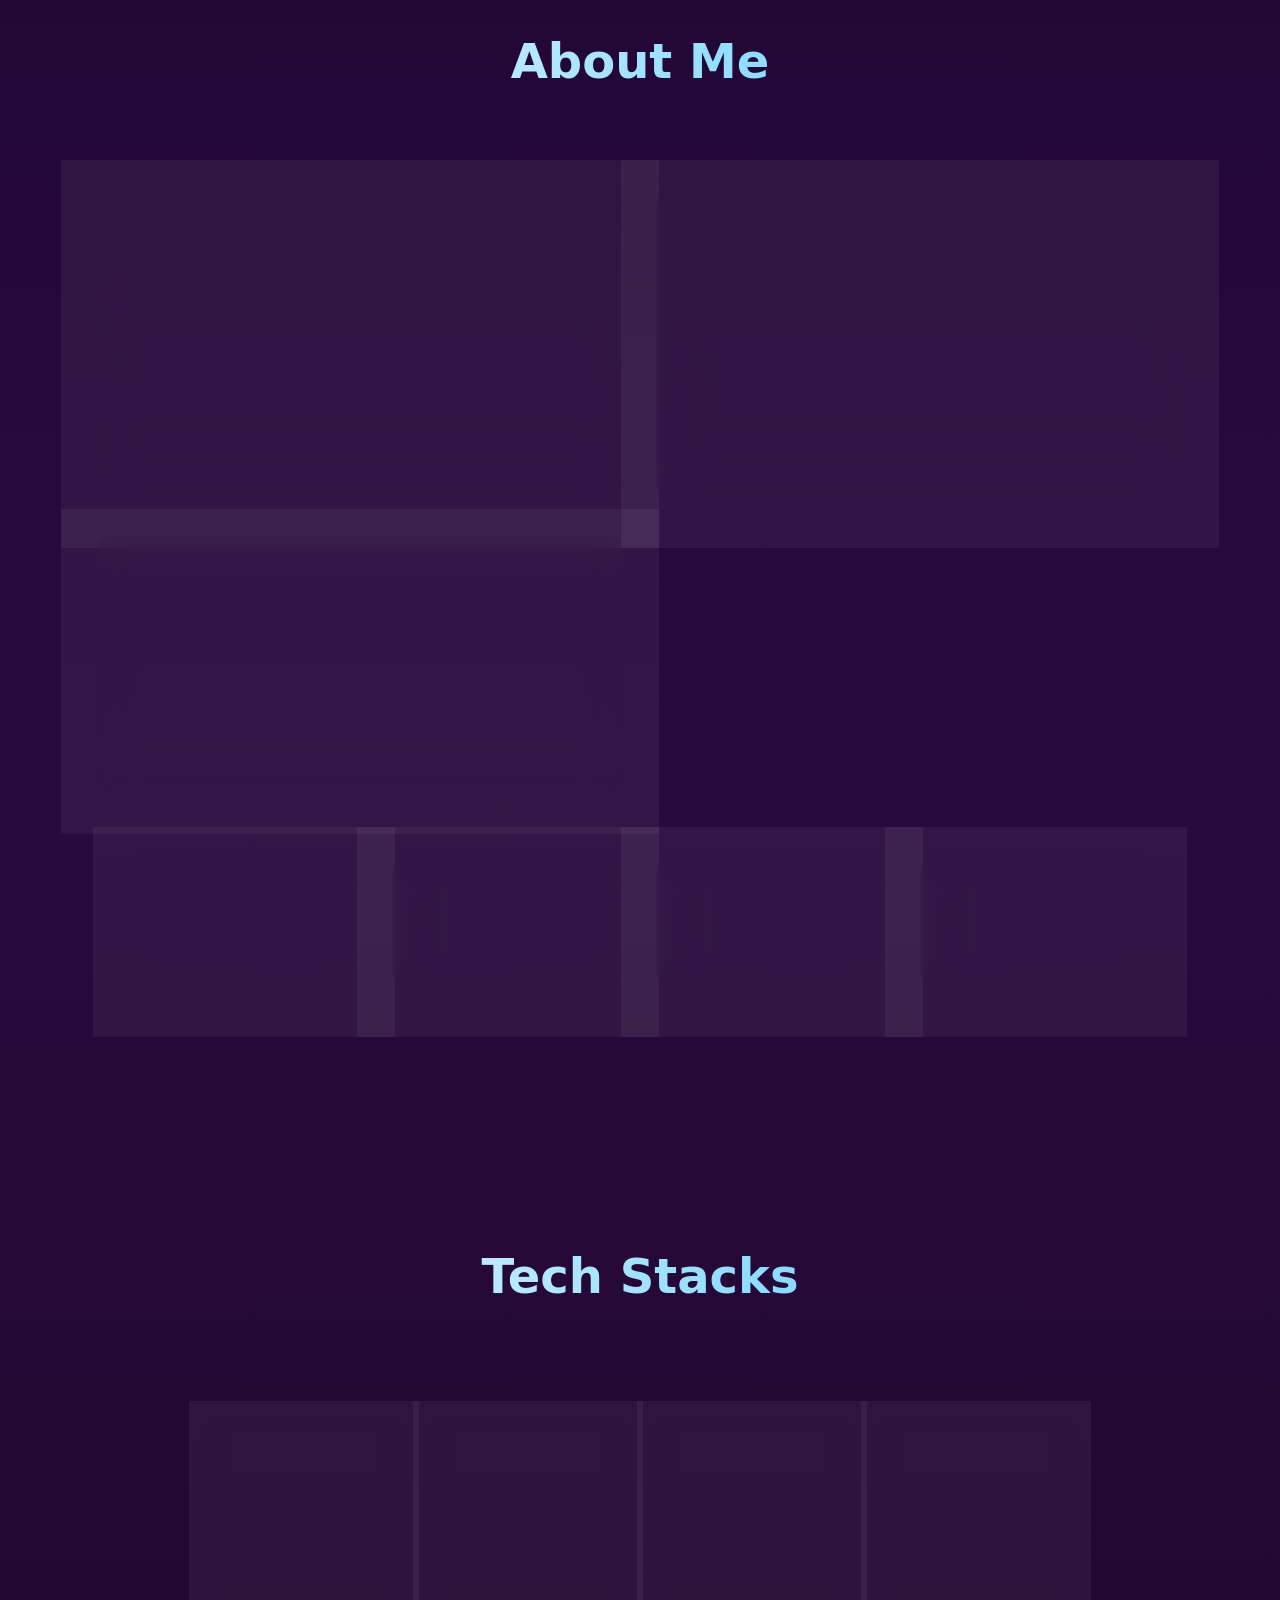
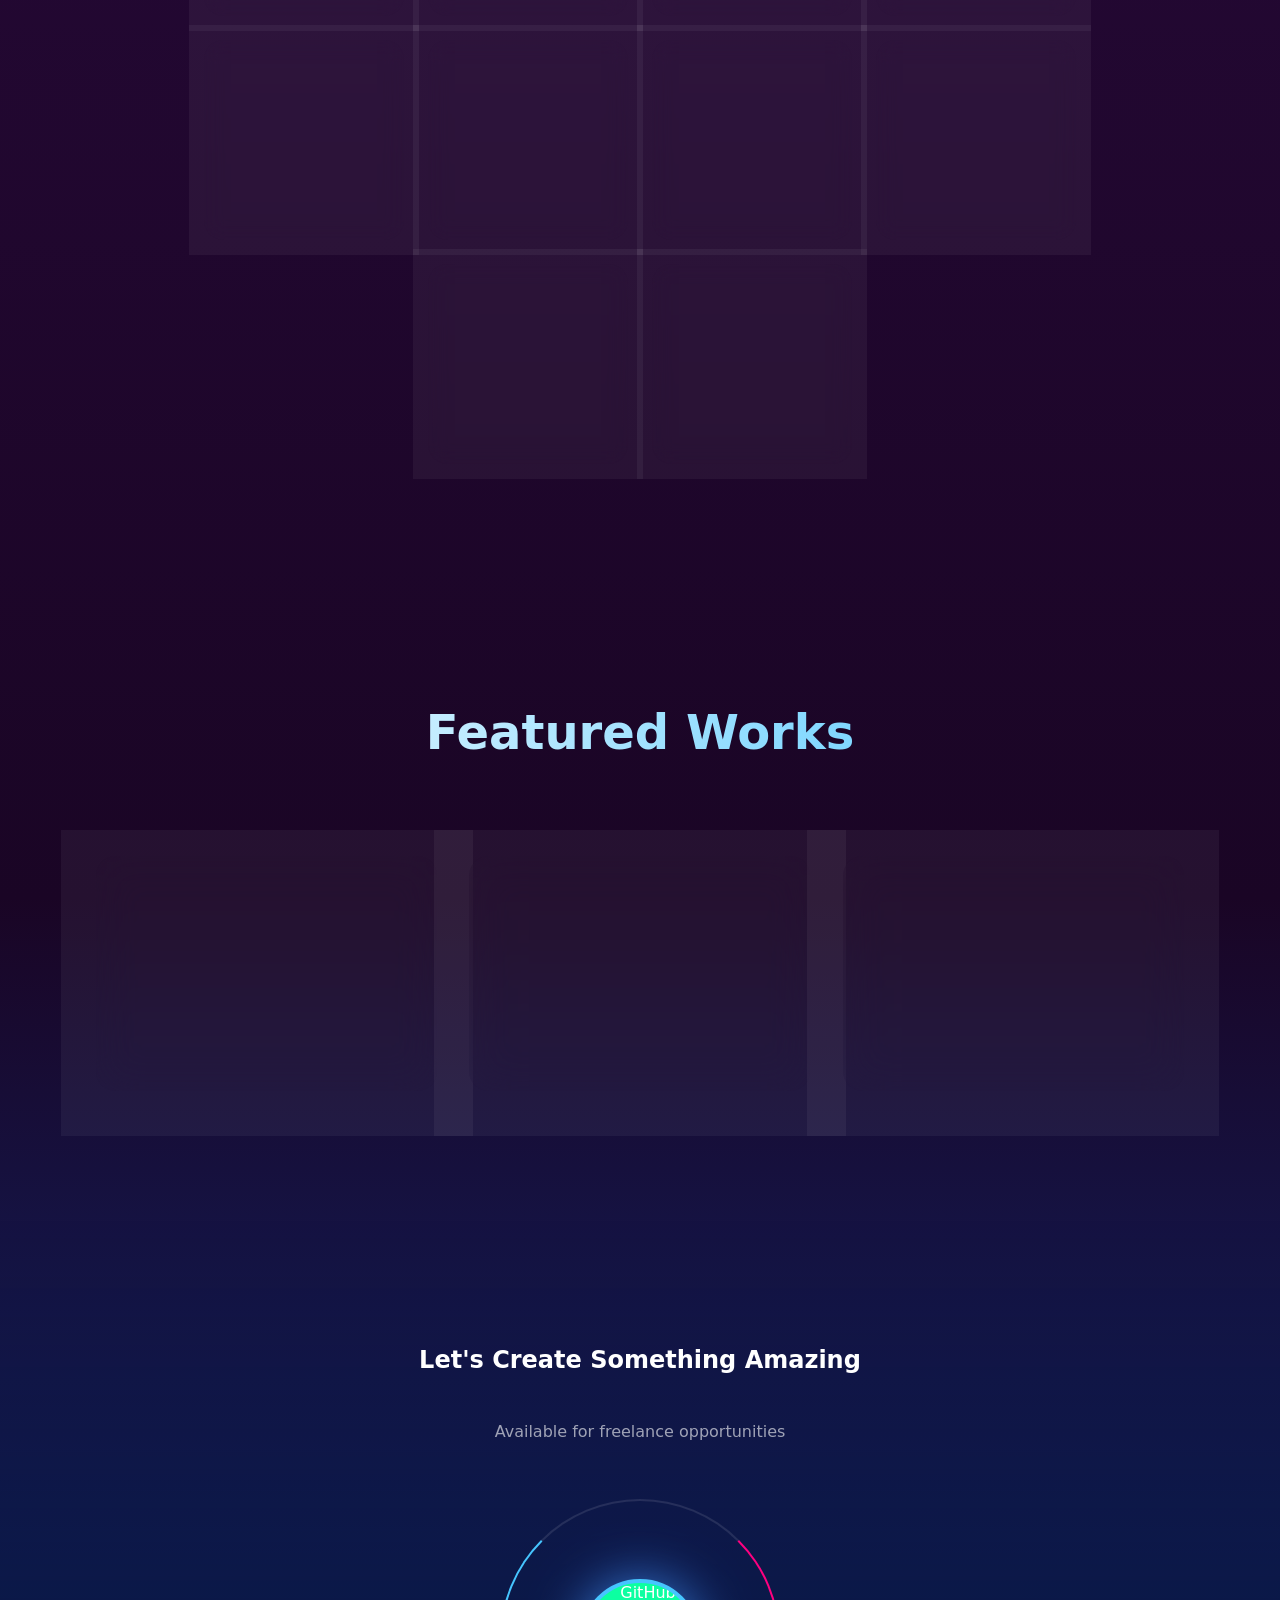
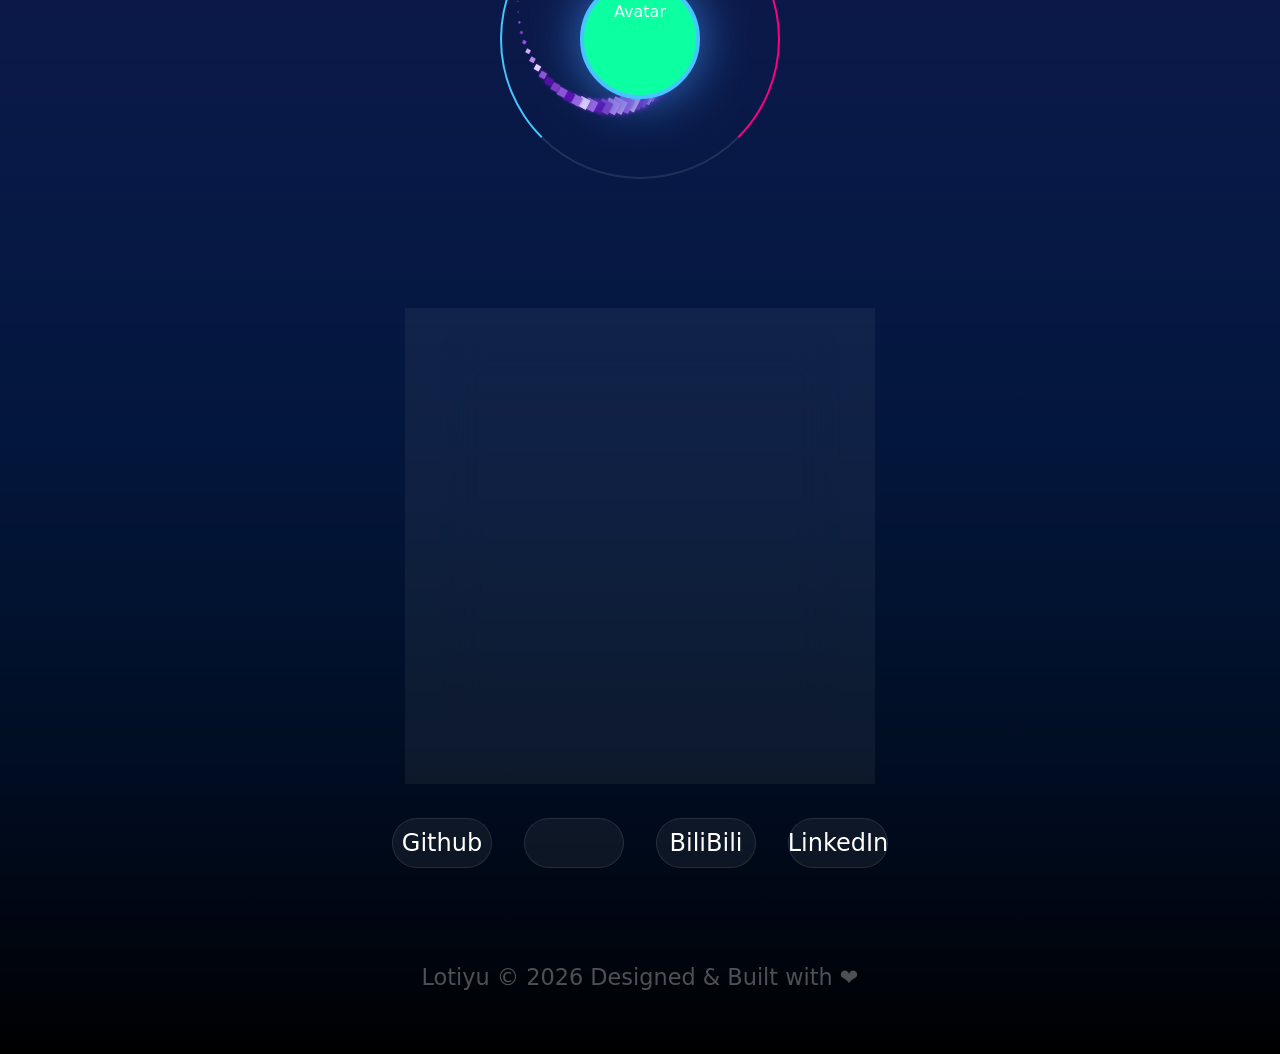
==== commit afd3bbcd: "[+] Improved website" ====
--- a/index.html
+++ b/index.html
@@ -8,6 +8,7 @@
     <link rel="stylesheet" href="static/css/index.css">
     <link rel="stylesheet" href="static/css/cards.css">
     <link rel="stylesheet" href="static/css/orbs.css">
+    <link rel="stylesheet" href="static/css/techs.css">
 
 </head>
 <body>
@@ -26,7 +27,7 @@
         <div class="nav-links">
             <a href="index.html">Home</a>
             <a href="#about">About</a>
-            <a href="projects.html">Projects</a>
+            <a href="skills.html">Skills</a>
             <a href="hometown.html">Hometown</a>
             <a href="settings.html">Settings</a>
             <a href="contact.html">Contact</a>
@@ -38,7 +39,7 @@
             <h1 class="reveal">Hello, I'm <br><span><span id="typewriter">Creative Developer</span><span class="cursor"></span></span></h1>
             <p class="reveal">A college student who is passionate about creating useful things with programming power.</p>
             <div class="hero-cta">
-                <a href="projects.html" class="btn reveal">View My Skills</a>
+                <a href="skills.html" class="btn reveal">View My Skills</a>
             </div>
         </div>
     </section>
@@ -127,34 +128,34 @@
         <h2 class="section-title reveal">Tech Stacks</h2>
         <div class="techstacks-container">
             <div class="techstacks-triangle">
-                <div class="tech-icon reveal" style="--delay: 0;">
+                <div class="tech-icon reveal" id="tech1">
                     <img src="static/techstacks/w3_html5-ar21.png" alt="HTML5">
                 </div>
-                <div class="tech-icon reveal" style="--delay: 1;">
+                <div class="tech-icon reveal" id="tech2">
                     <img src="static/techstacks/javascript-ar21.png" alt="JavaScript">
                 </div>
-                <div class="tech-icon reveal" style="--delay: 2;">
+                <div class="tech-icon reveal" id="tech3">
                     <img src="static/techstacks/three.js.jpg" alt="Three.js">
                 </div>
-                <div class="tech-icon reveal" style="--delay: 3;">
+                <div class="tech-icon reveal" id="tech4">
                     <img src="static/techstacks/java-ar21.png" alt="Java">
                 </div>
-                <div class="tech-icon reveal" style="--delay: 4;">
+                <div class="tech-icon reveal" id="tech5">
                     <img src="static/techstacks/springio-ar21.png" alt="Spring">
                 </div>
-                <div class="tech-icon reveal" style="--delay: 5;">
+                <div class="tech-icon reveal" id="tech6">
                     <img src="static/techstacks/tailwindcss-ar21.png" alt="Tailwind">
                 </div>
-                <div class="tech-icon reveal" style="--delay: 6;">
+                <div class="tech-icon reveal" id="tech7">
                     <img src="static/techstacks/mysql-ar21.png" alt="MySQL">
                 </div>
-                <div class="tech-icon reveal" style="--delay: 7;">
+                <div class="tech-icon reveal" id="tech8">
                     <img src="static/techstacks/redis-ar21.png" alt="Redis">
                 </div>
-                <div class="tech-icon reveal" style="--delay: 8;">
+                <div class="tech-icon reveal" id="tech9">
                     <img src="static/techstacks/nginx-icon.png" alt="Nginx">
                 </div>
-                <div class="tech-icon reveal" style="--delay: 9;">
+                <div class="tech-icon reveal" id="tech10">
                     <img src="static/techstacks/elastic-ar21_bgwhite.png" alt="Elasticsearch">
                 </div>
             </div>
@@ -221,7 +222,7 @@
                 <h2 class="profile-name">NeonAngelThreads</h2>
                 <h3 class="profile-title">Azure <span>Explorer</span></h3>
                 <p class="profile-quote">
-                    Exploring the unknown blue, weaving dreams through code.
+                    Exploring the unknown azure, weaving dreams through code.
                 </p>
             </div>
 
@@ -233,7 +234,7 @@
             </div>
             
             <p id="footertext">
-                © 2026 Designed & Built with ❤️
+                Lotiyu © 2026 Designed & Built with ❤️
             </p>
         </div>
     </footer>
--- a/static/css/common.css
+++ b/static/css/common.css
@@ -136,6 +136,7 @@
     display: inline-block;
     width: 40px;
     height: 10px;
+    margin-bottom: -50px;
     background: #ffffff;
     margin-left: 5px;
     animation: blink 1s step-end infinite;
--- a/static/css/index.css
+++ b/static/css/index.css
@@ -35,6 +35,8 @@
 }
 
 .featured-card-container {
+    transition: transform 0.1s ease-out, box-shadow 0.4s ease, border-color 0.4s ease;
+    transform-style: preserve-3d;
     perspective: 1000px;
     width: 100%;
     max-width: 600px;
--- a/static/css/techs.css
+++ b/static/css/techs.css
@@ -0,0 +1,30 @@
+#tech1 {
+    --delay: 0;
+}
+#tech2 {
+    --delay: 1;
+}
+#tech3 {
+    --delay: 2;
+}
+#tech4 {
+    --delay: 3;
+}
+#tech5 {
+    --delay: 4;
+}
+#tech6 {
+    --delay: 5;
+}
+#tech7 {
+    --delay: 6;
+}
+#tech8 {
+    --delay: 7;
+}
+#tech9 {
+    --delay: 8;
+}
+#tech10 {
+    --delay: 9;
+}
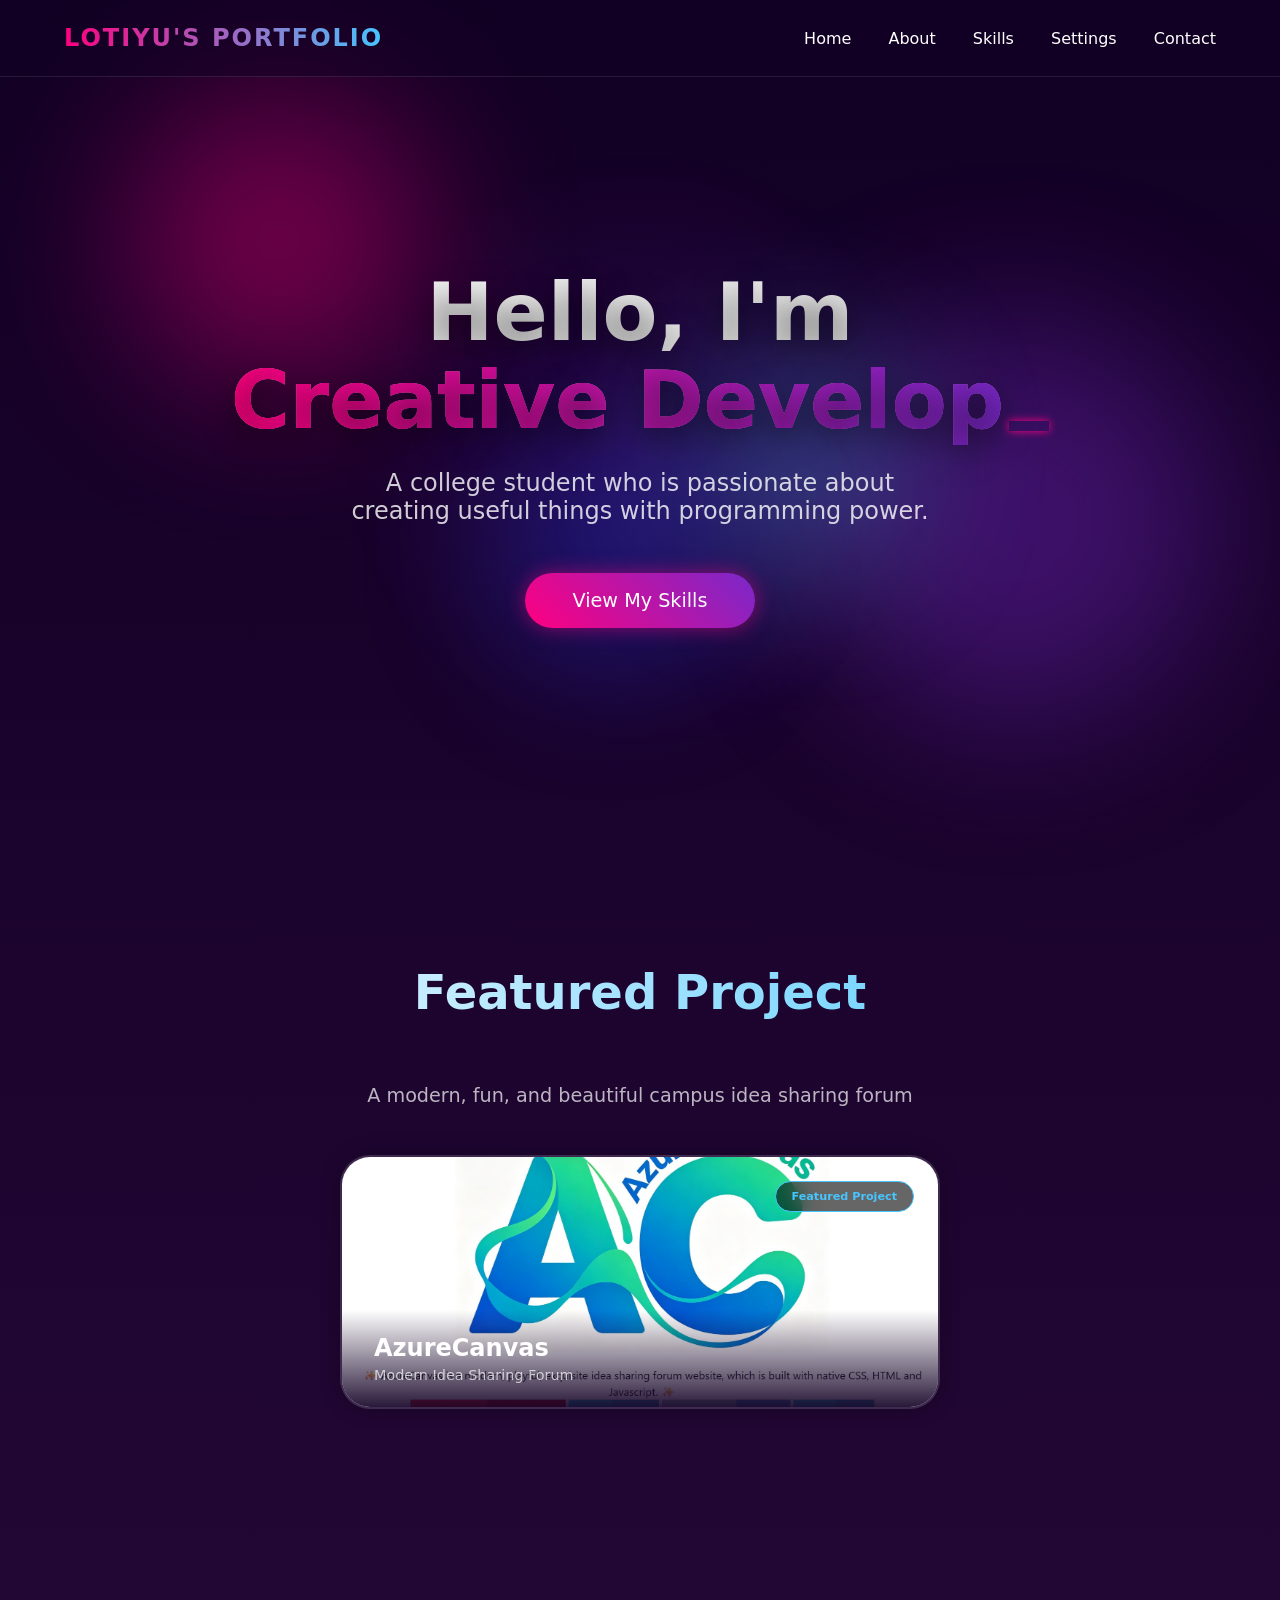
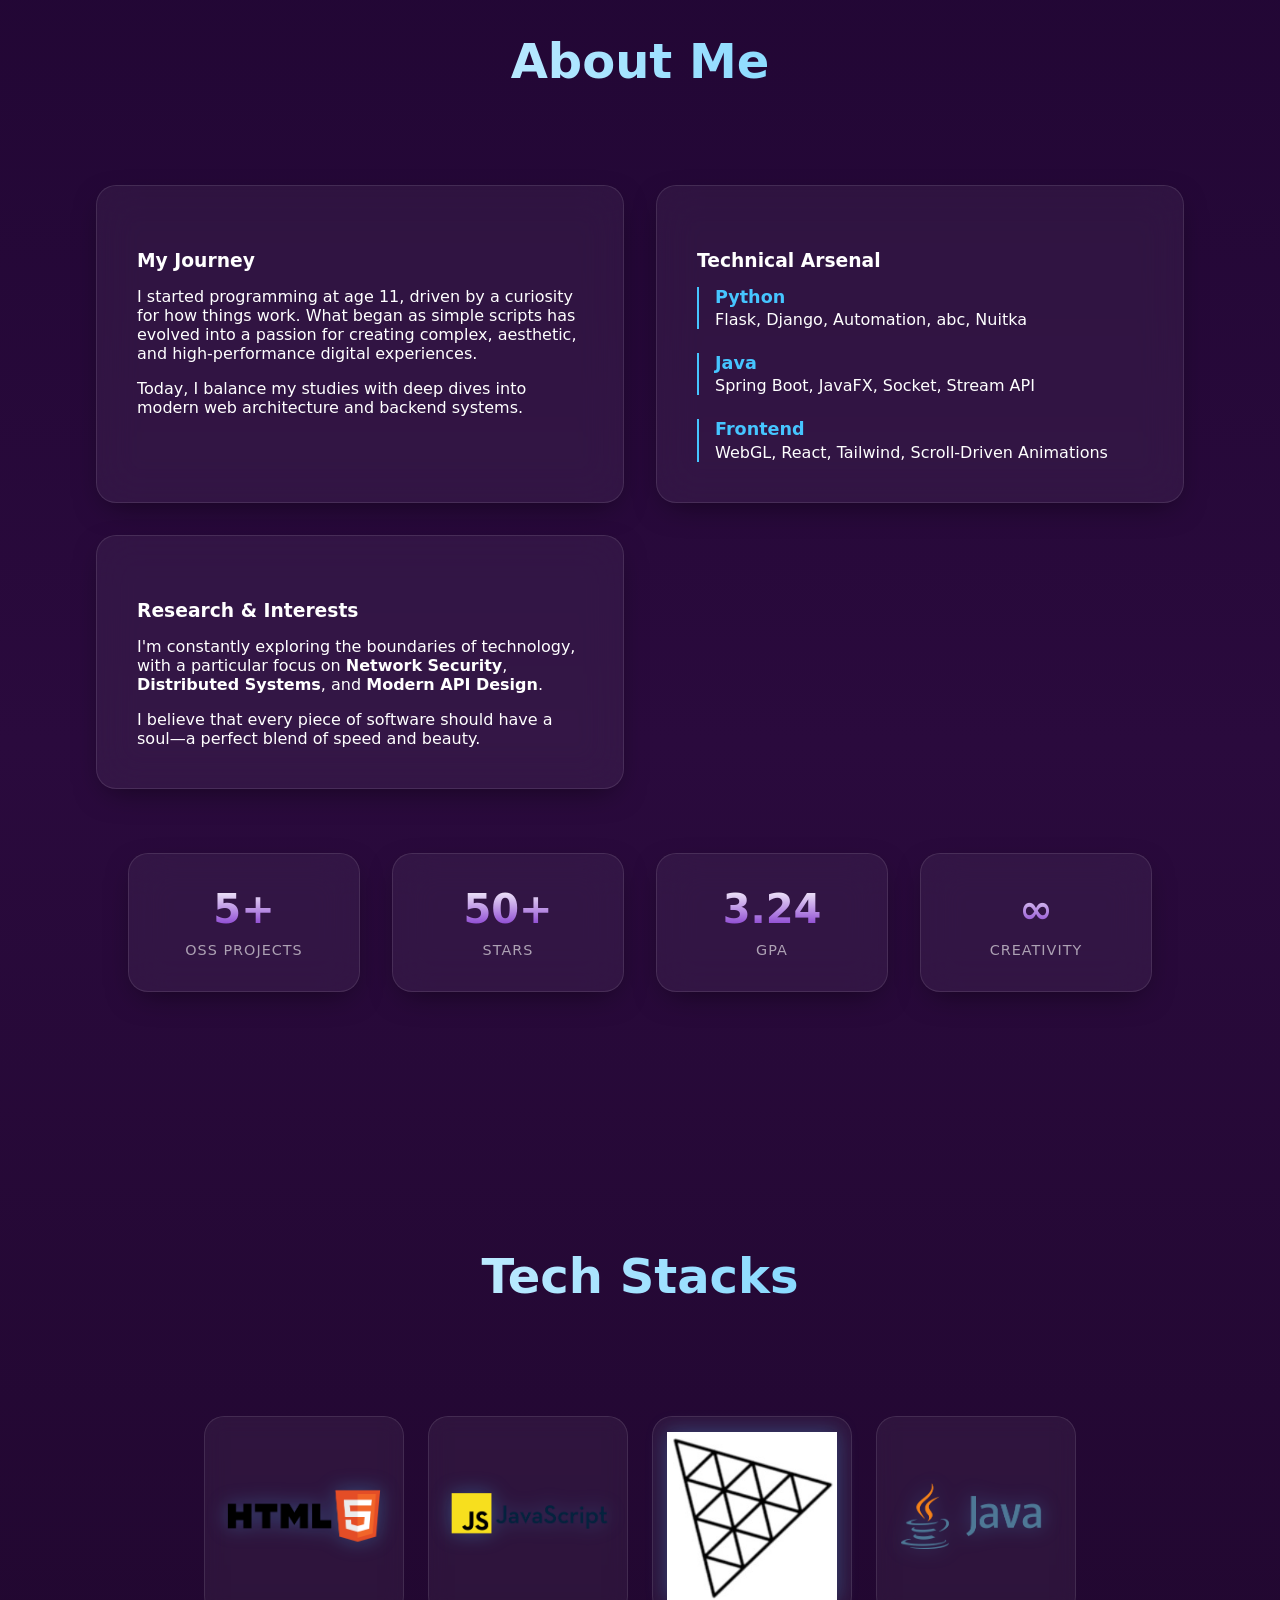
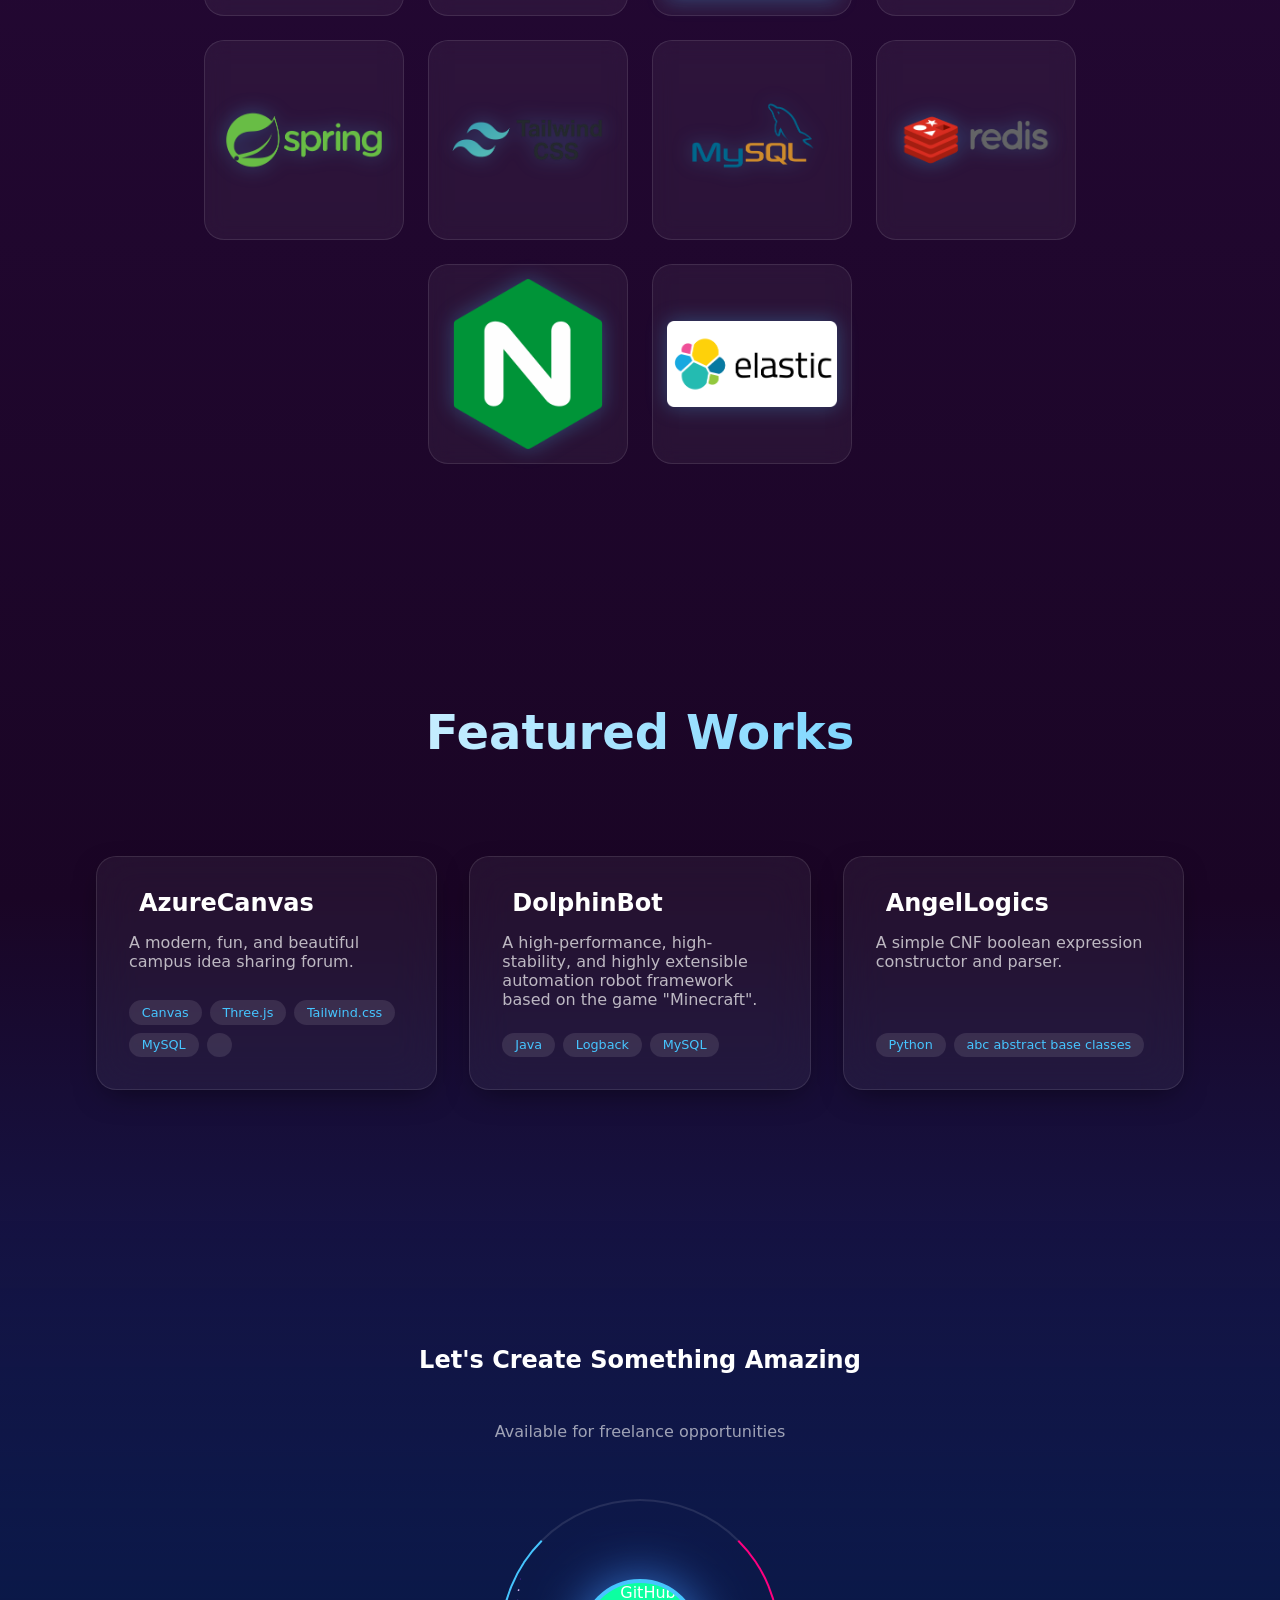
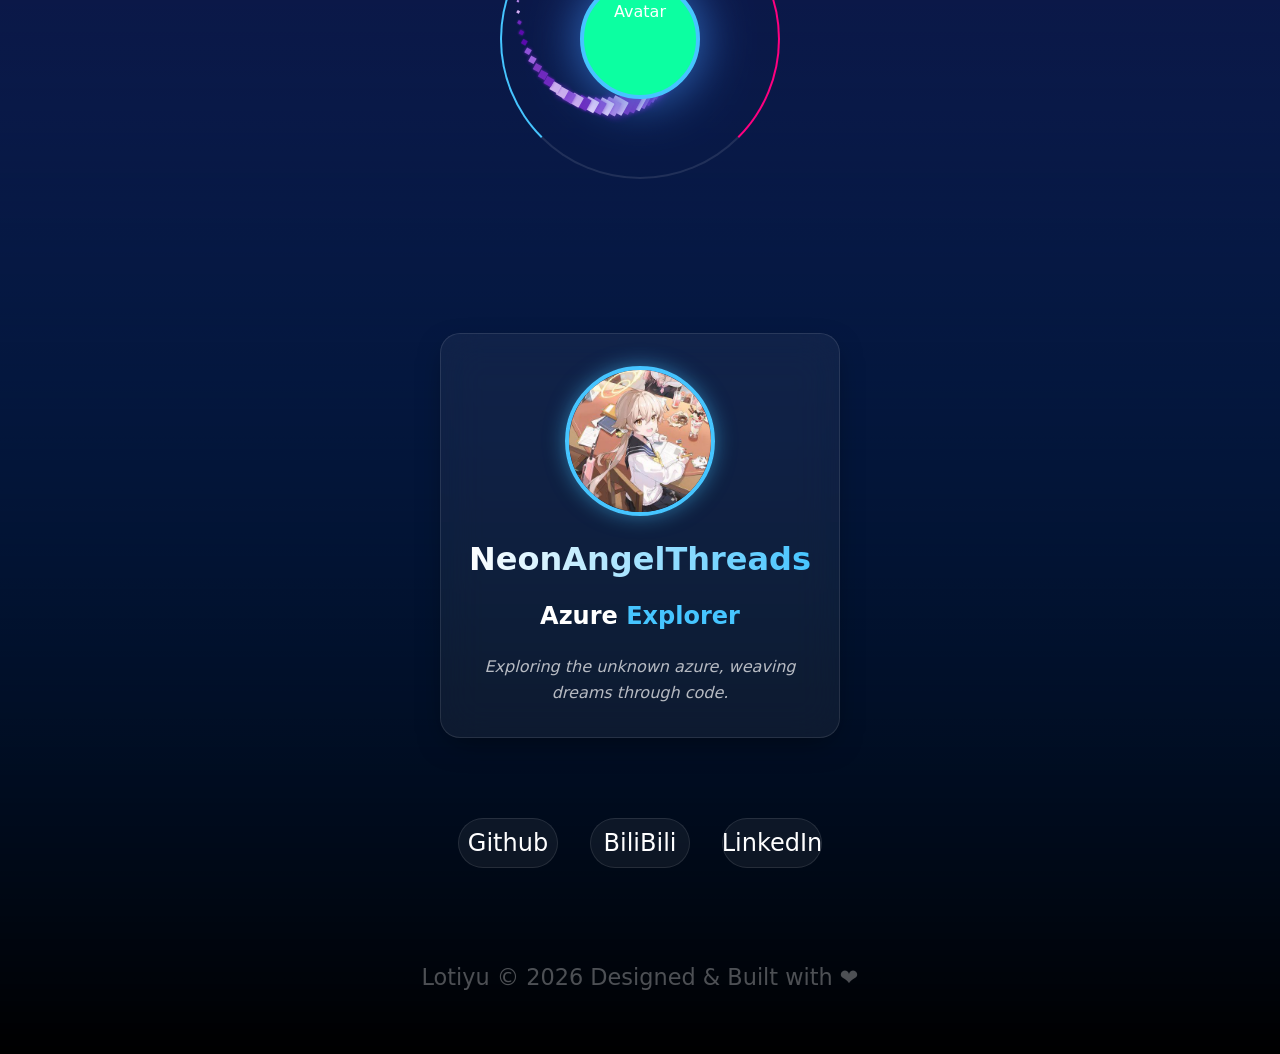
==== commit a3c64907: "[+] Improved website" ====
--- a/index.html
+++ b/index.html
@@ -28,7 +28,6 @@
             <a href="index.html">Home</a>
             <a href="#about">About</a>
             <a href="skills.html">Skills</a>
-            <a href="hometown.html">Hometown</a>
             <a href="settings.html">Settings</a>
             <a href="contact.html">Contact</a>
         </div>
@@ -207,7 +206,6 @@
             <h2>Let's Create Something Amazing</h2>
             <p id="footertitle">Available for freelance opportunities</p>
             
-            <!-- 核心：漩涡涡轮动画 -->
             <div class="turbine-container">
                 <!-- 外围旋转圈 -->
                 <div class="outer-ring"></div>
@@ -228,8 +226,7 @@
 
             <div class="social-links">
                 <a href="https://github.com/NeonAngelThreads" class="social-btn">Github</a>
-                <a href="#" class="social-btn"><i class="fab fa-twitter"></i></a>
-                <a href="#" class="social-btn">BiliBili</a>
+                <a href="https://space.bilibili.com/386644641" class="social-btn">BiliBili</a>
                 <a href="https://www.linkedin.com/in/mo-yuzhen/" class="social-btn">LinkedIn</a>
             </div>
             
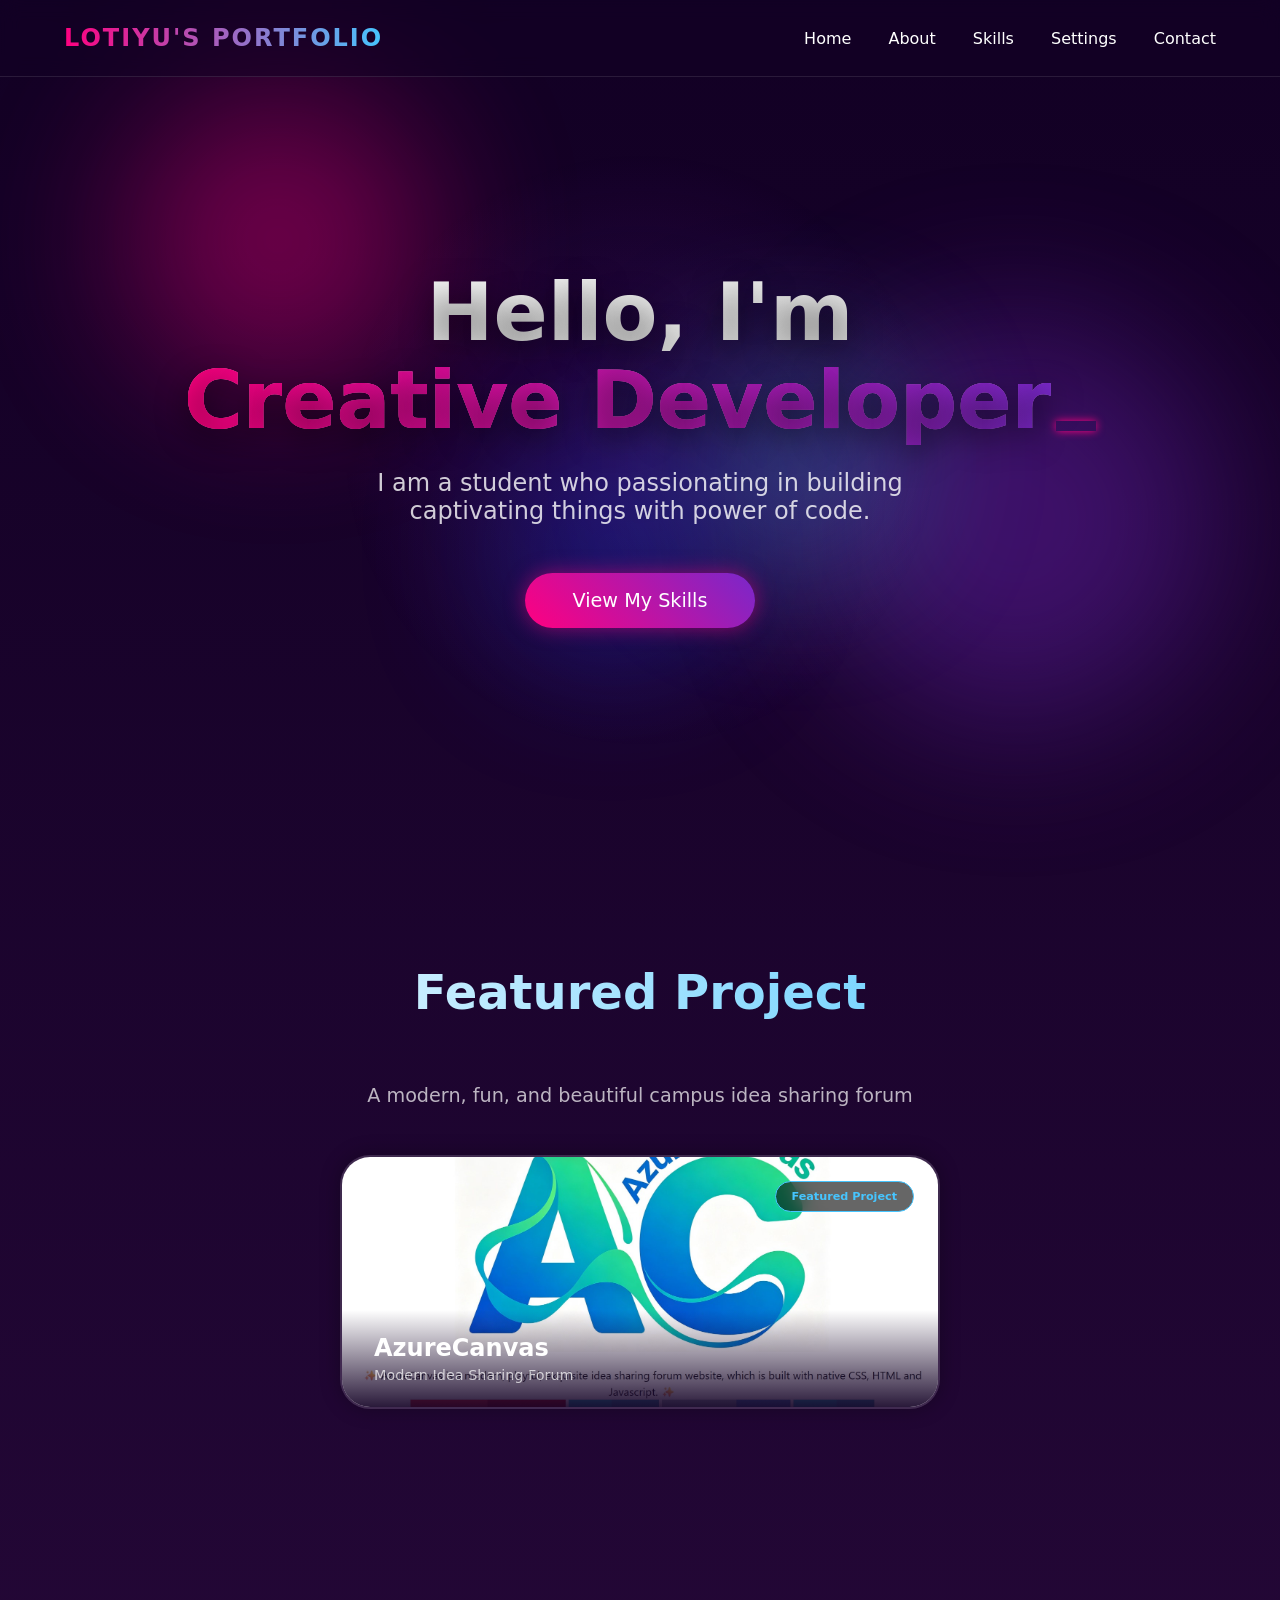
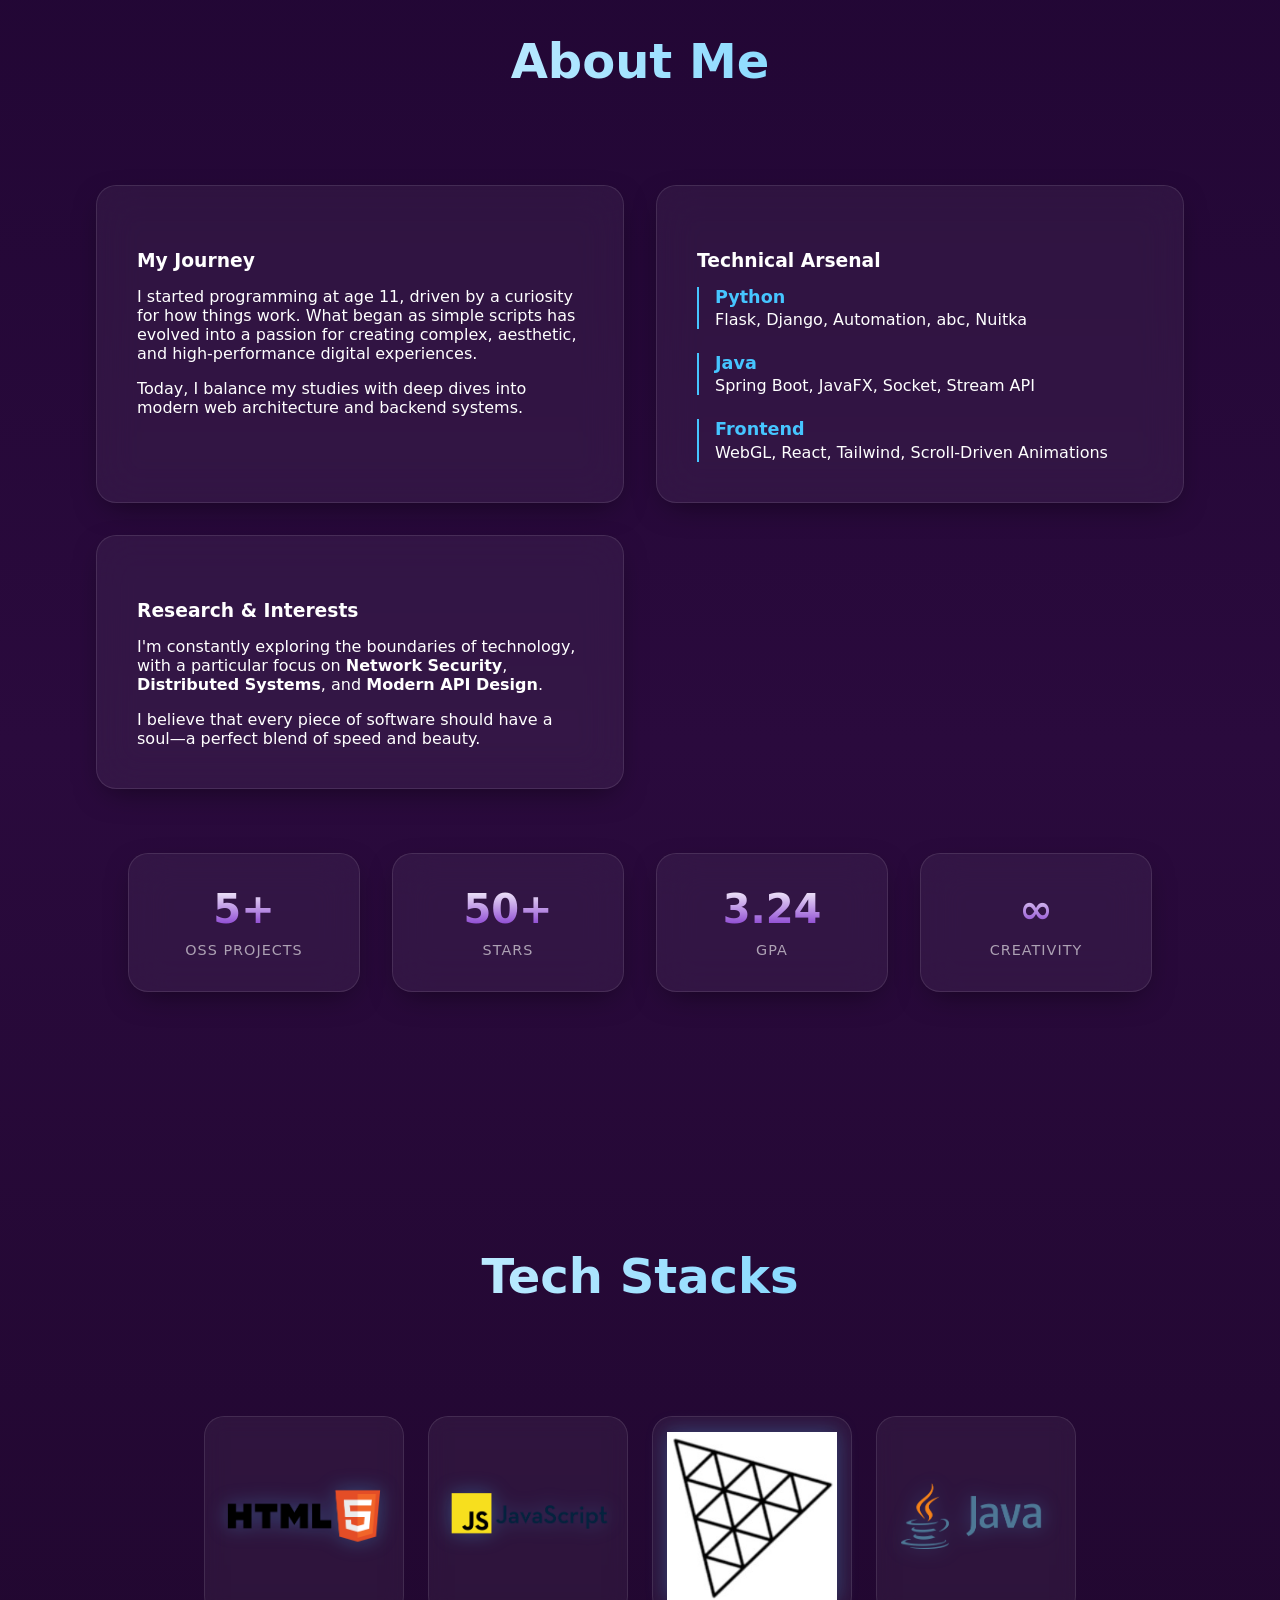
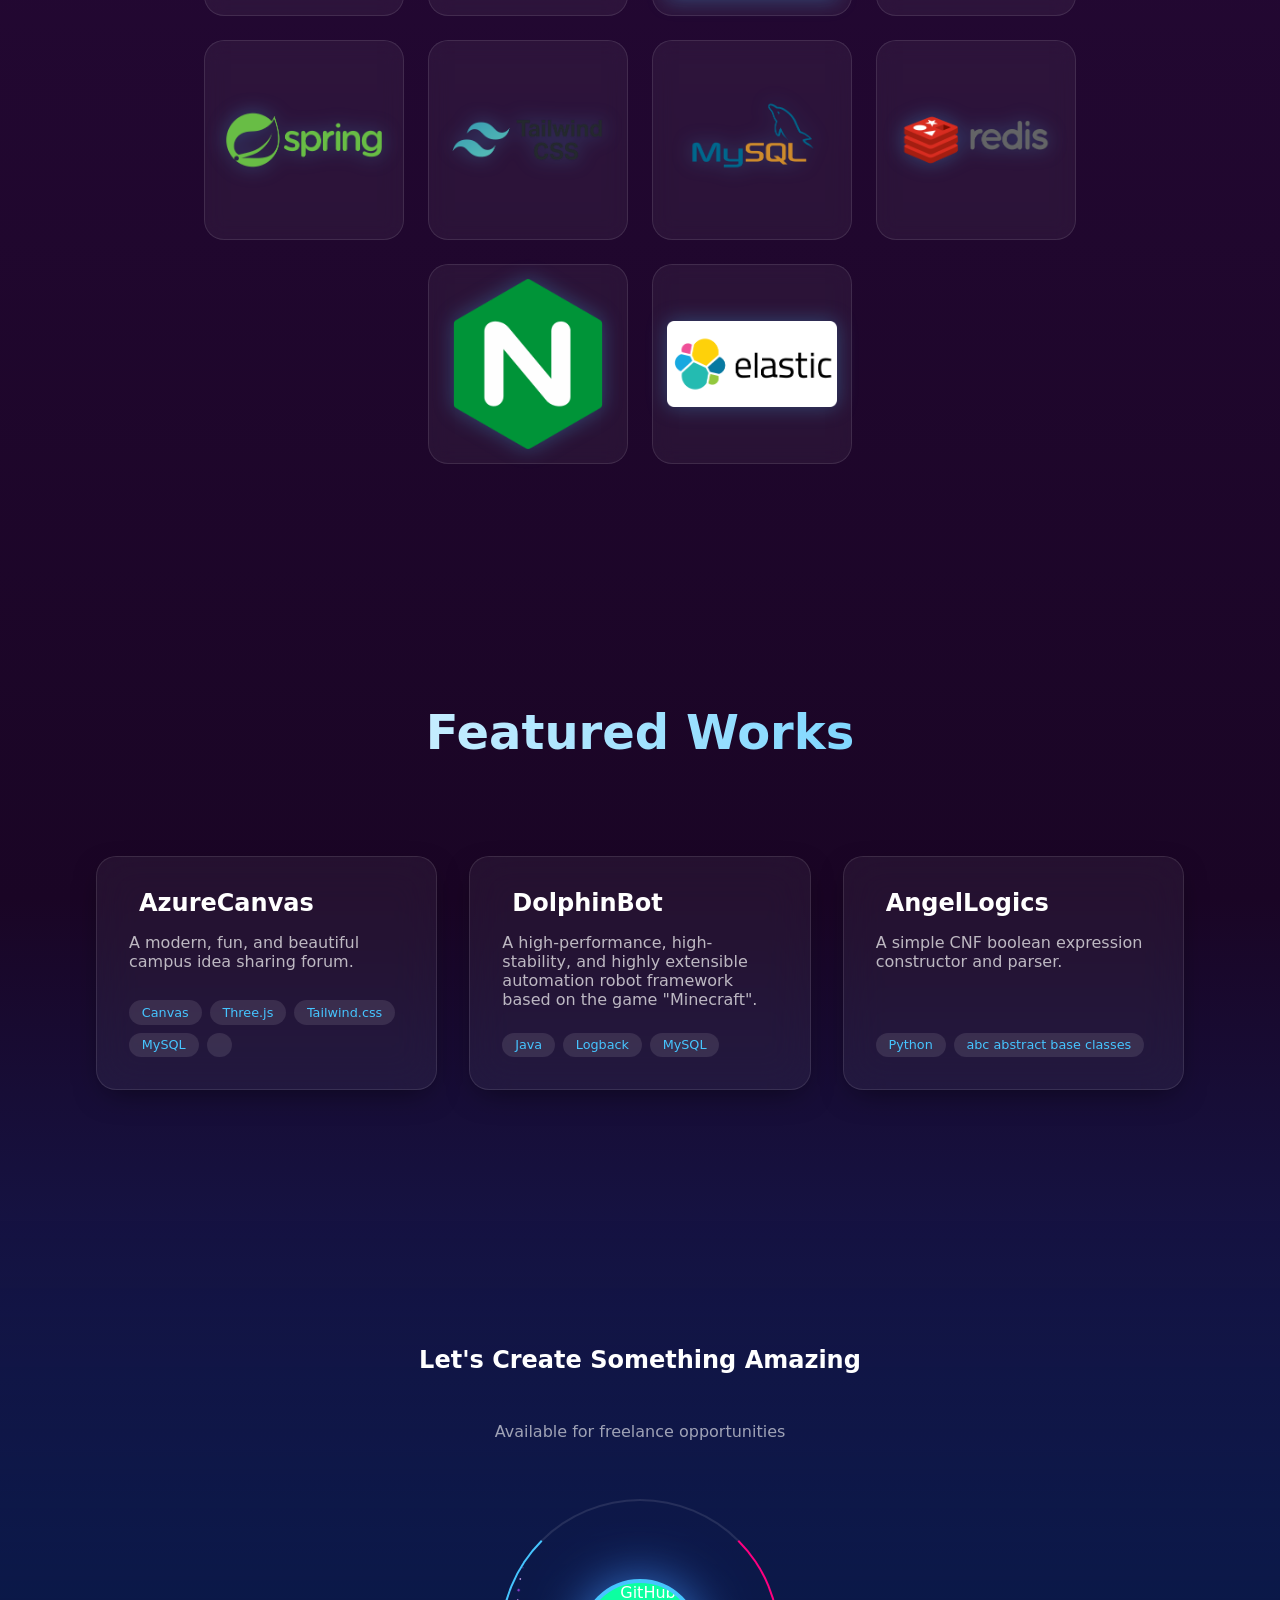
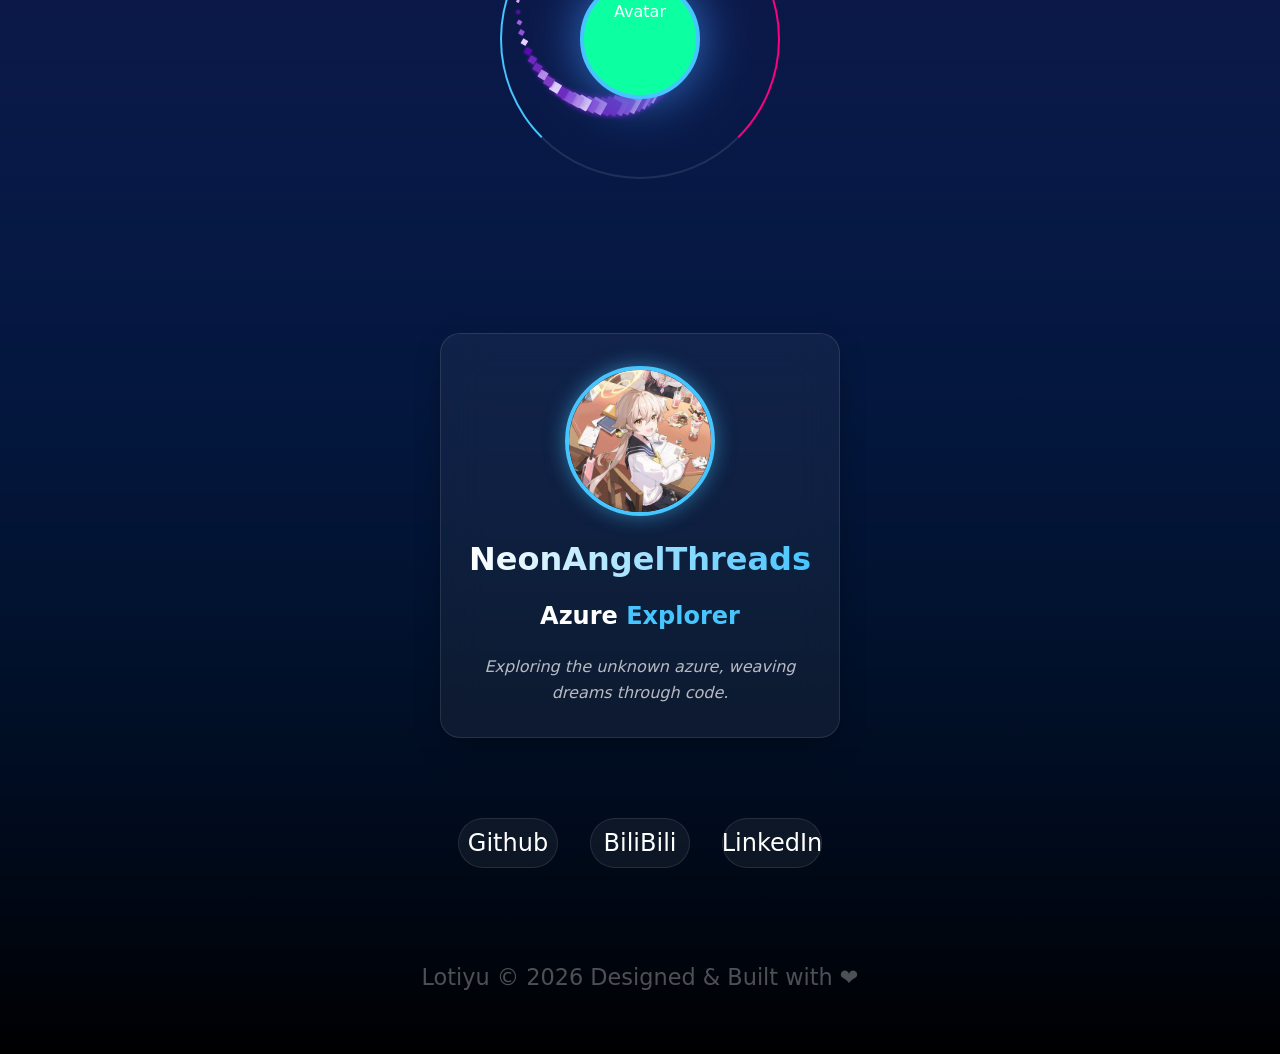
==== commit 320db41b: "[+] Improved website [!] Fixed Typo" ====
--- a/index.html
+++ b/index.html
@@ -36,7 +36,7 @@
     <section id="hero" class="hero">
         <div class="hero-content">
             <h1 class="reveal">Hello, I'm <br><span><span id="typewriter">Creative Developer</span><span class="cursor"></span></span></h1>
-            <p class="reveal">A college student who is passionate about creating useful things with programming power.</p>
+            <p class="reveal">I am a student who passionating in building captivating things with power of code.</p>
             <div class="hero-cta">
                 <a href="skills.html" class="btn reveal">View My Skills</a>
             </div>
